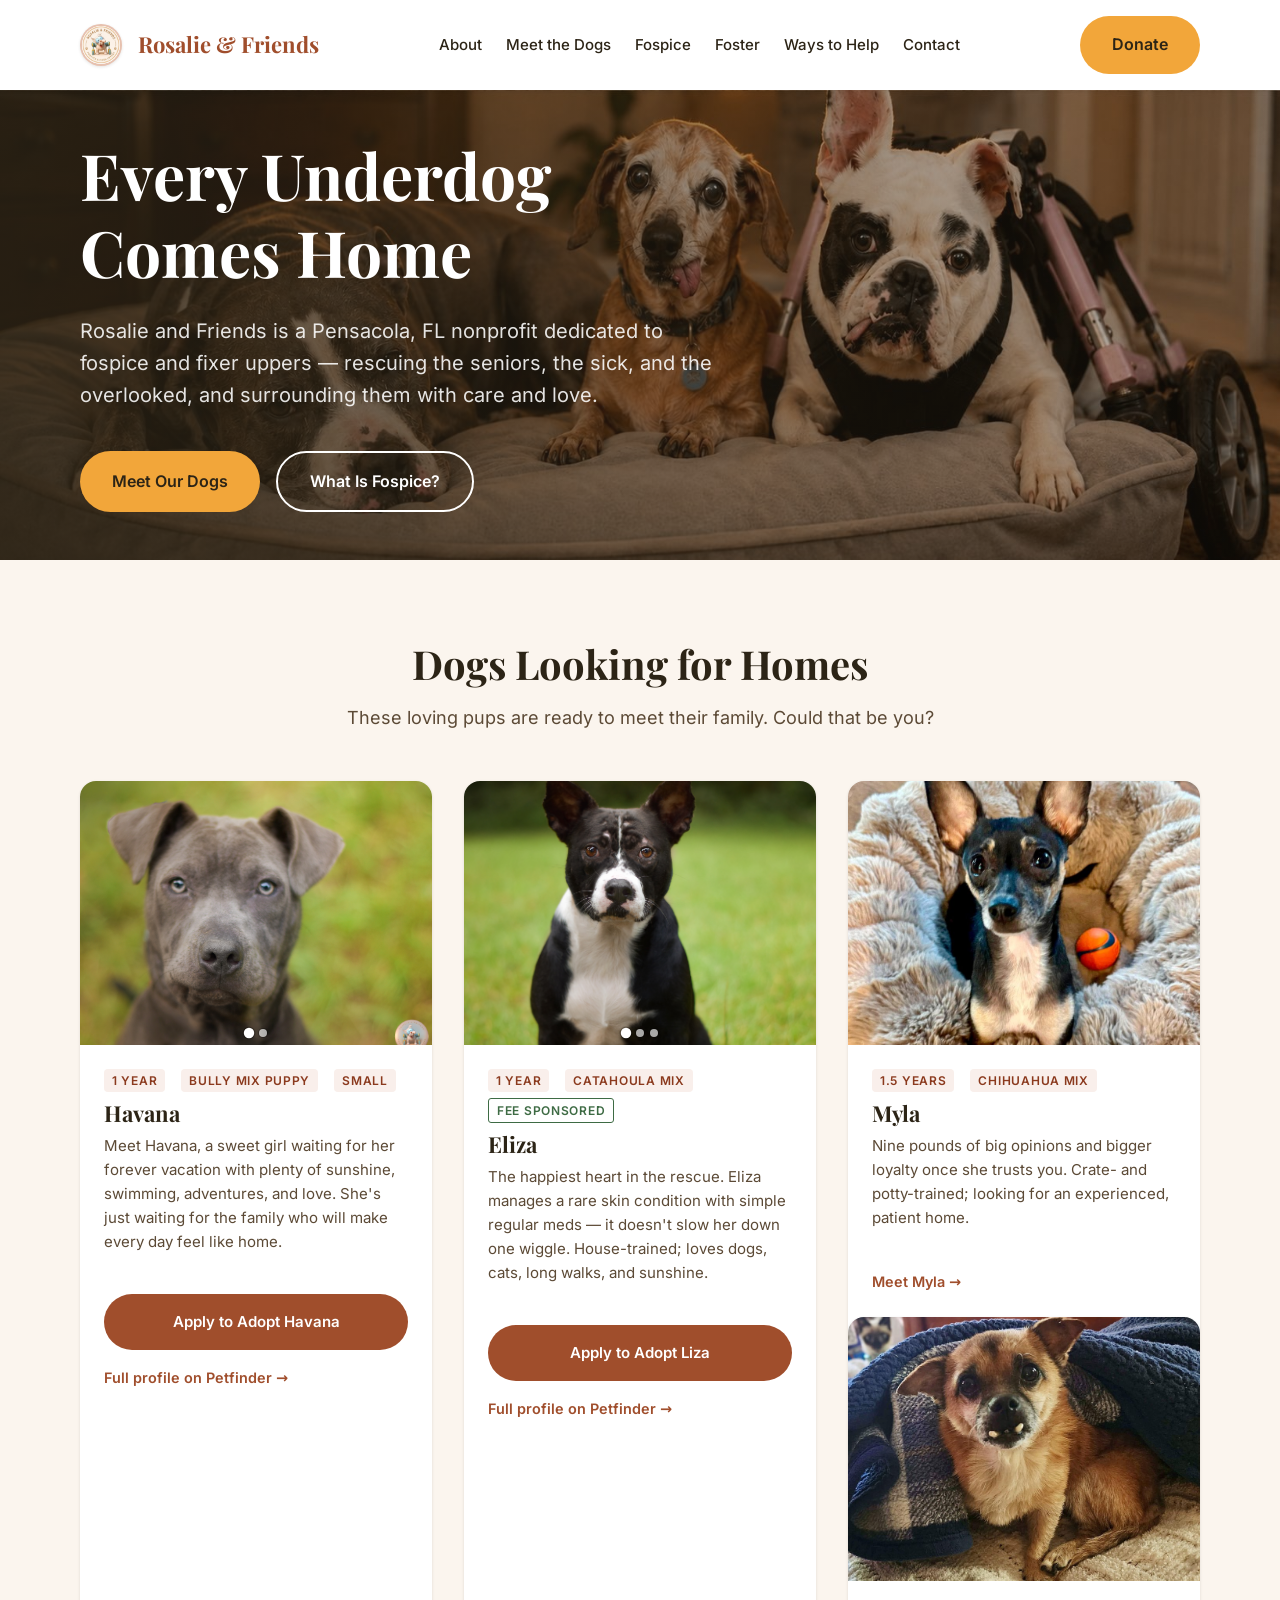
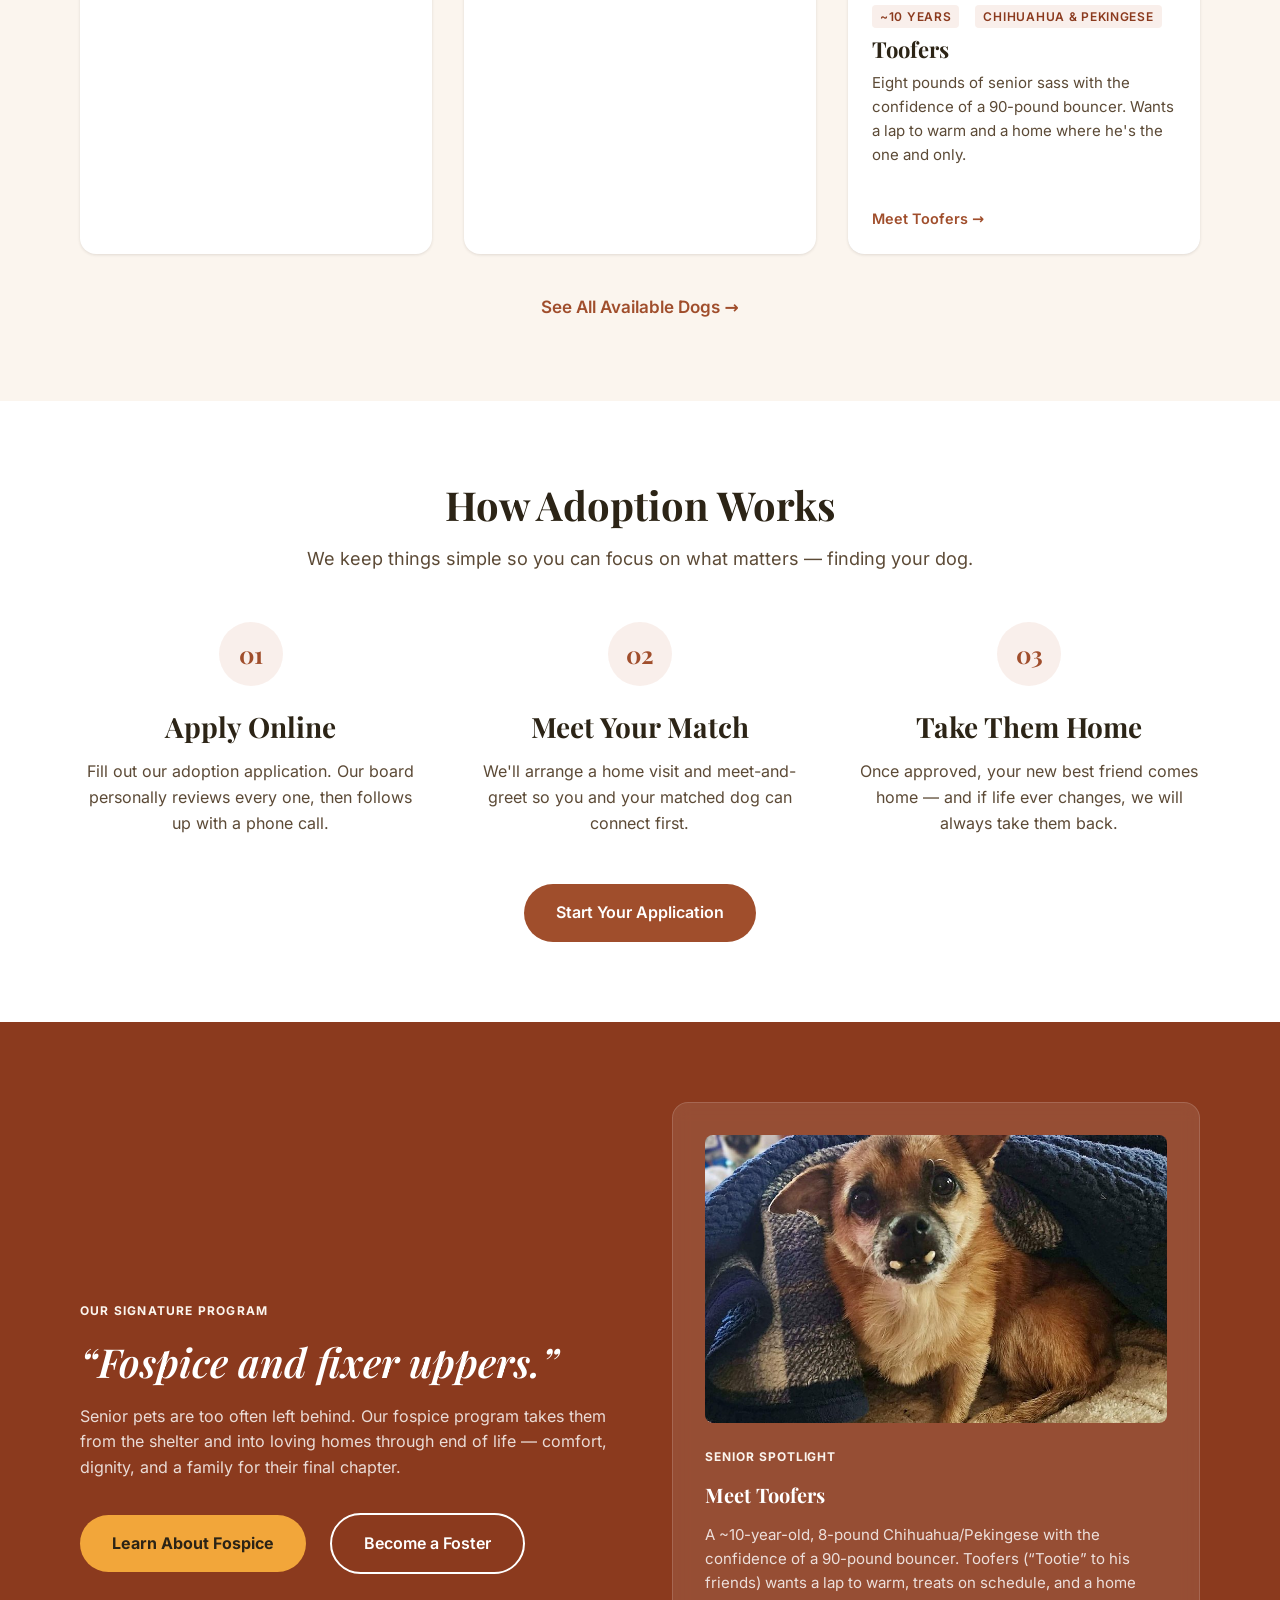
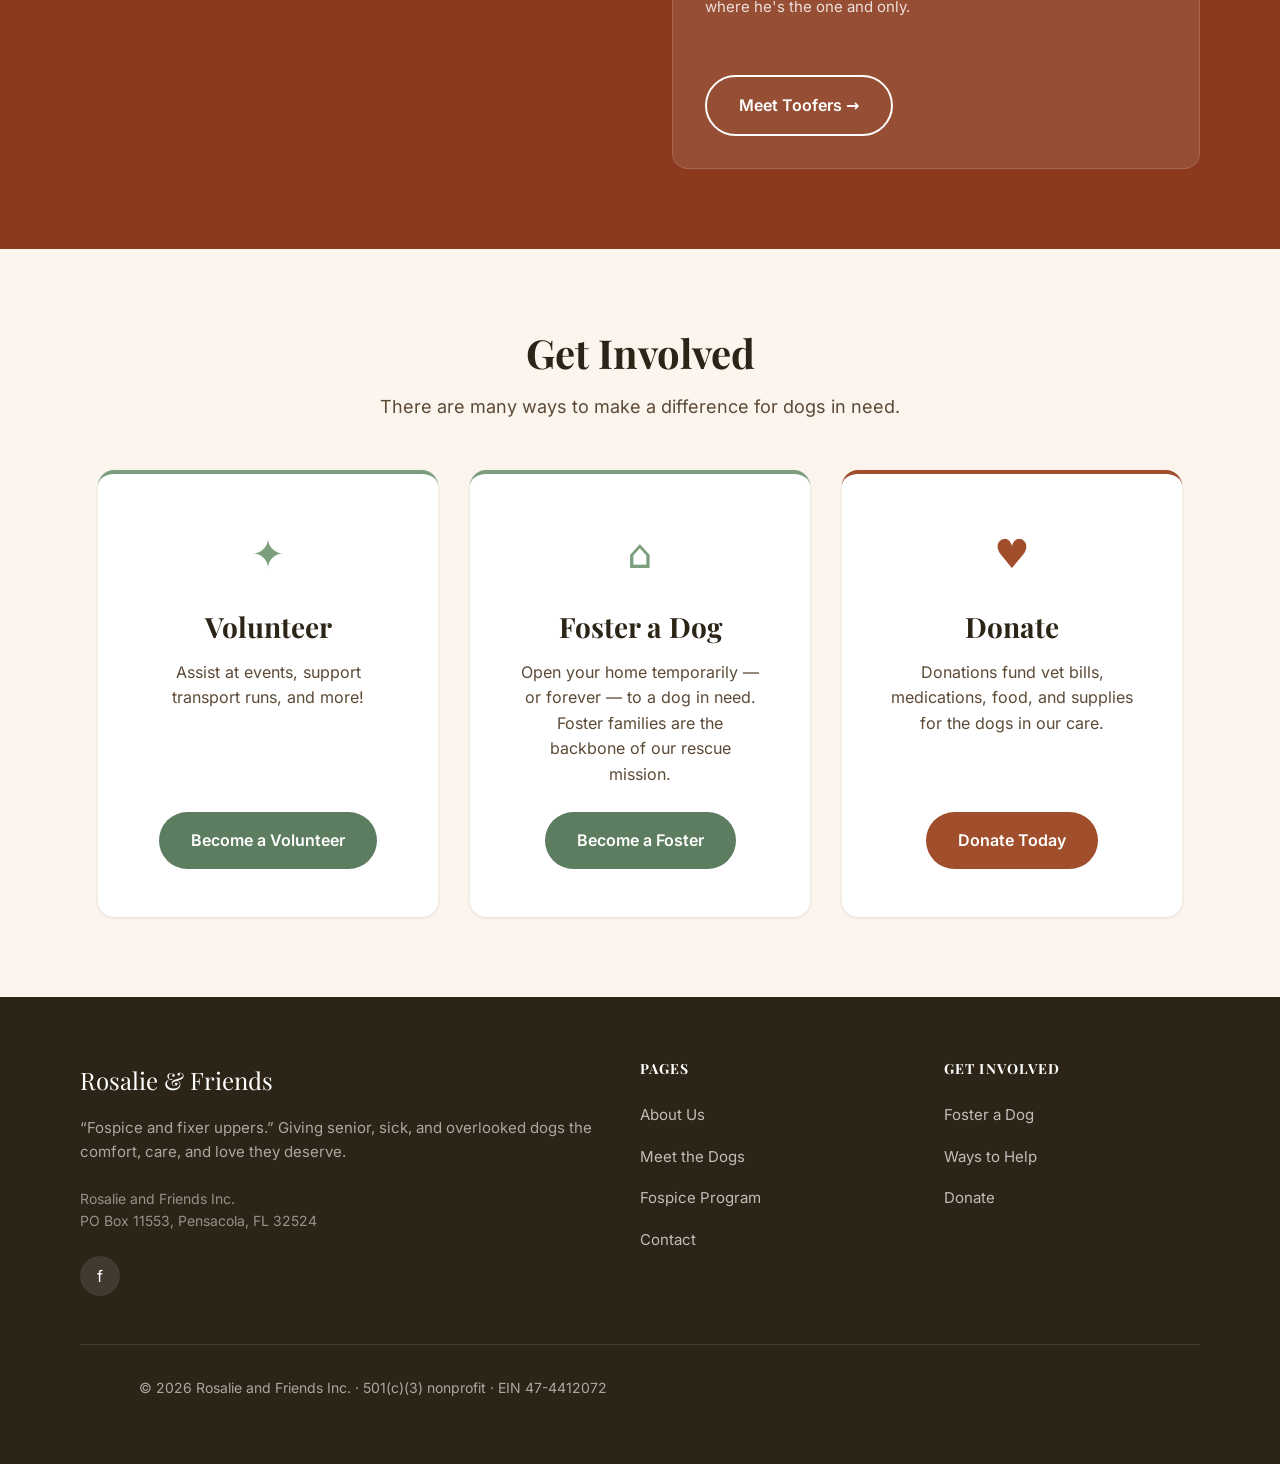
==== index.html @ a1985e87 "Update index.html Added feature dog" ====
<!DOCTYPE html>
<html lang="en">
<head>
  <meta charset="UTF-8" />
  <meta name="viewport" content="width=device-width, initial-scale=1.0" />
  <title>Rosalie and Friends | Fospice &amp; Fixer Upper Dog Rescue, Pensacola FL</title>
  <meta name="description" content="Rosalie and Friends is a Pensacola, FL 501(c)(3) dog rescue dedicated to fospice and fixer uppers. Adopt, foster, or help a senior dog today." />
  <link rel="stylesheet" href="/css/fonts.css" />
  <link rel="stylesheet" href="/css/styles.css" />
  <link rel="icon" href="/favicon.ico" sizes="48x48" />
  <link rel="icon" type="image/png" sizes="32x32" href="/images/favicon-32.png" />
  <link rel="apple-touch-icon" href="/images/apple-touch-icon.png" />
  <link rel="canonical" href="https://rosalieandfriends.org" />
  <link rel="preload" as="image" imagesrcset="/images/hero-friends-640.jpg 640w, /images/hero-friends-828.jpg 828w, /images/hero-friends.jpg 1492w" imagesizes="100vw" fetchpriority="high" />
  <meta property="og:type" content="website" />
  <meta property="og:site_name" content="Rosalie and Friends" />
  <meta property="og:title" content="Rosalie and Friends | Fospice & Fixer Upper Dog Rescue, Pensacola FL" />
  <meta property="og:description" content="Rosalie and Friends is a Pensacola, FL 501(c)(3) dog rescue dedicated to fospice and fixer uppers. Adopt, foster, or help a senior dog today." />
  <meta property="og:url" content="https://rosalieandfriends.org" />
  <meta property="og:image" content="https://rosalieandfriends.org/images/og-image.jpg" />
  <meta property="og:image:width" content="1200" />
  <meta property="og:image:height" content="630" />
  <meta name="twitter:card" content="summary_large_image" />
  <script type="application/ld+json">
{"@context":"https://schema.org","@type":"NGO","name":"Rosalie and Friends Inc.",
"url":"https://rosalieandfriends.org","logo":"https://rosalieandfriends.org/images/apple-touch-icon.png",
"description":"Pensacola, FL 501(c)(3) dog rescue dedicated to fospice and fixer uppers.",
"email":"rosalieafm@gmail.com",
"address":{"@type":"PostalAddress","postOfficeBoxNumber":"11553","addressLocality":"Pensacola","addressRegion":"FL","postalCode":"32524","addressCountry":"US"},
"sameAs":["https://www.facebook.com/rosalieandfriends","https://www.petfinder.com/member/us/fl/milton/rosalie-and-friends-fl1850/"],
"taxID":"47-4412072","nonprofitStatus":"Nonprofit501c3"}
  </script>
</head>
<body>
  <a href="#main-content" class="skip-link">Skip to main content</a>
  <!-- NAVBAR -->
  <header class="navbar">
    <div class="container">
      <nav class="navbar__inner" aria-label="Primary">
        <a href="/" class="navbar__logo">
          <img src="/images/mascot.jpg" onerror="this.onerror=null;this.src='/images/mascot-placeholder.svg';" alt="" class="navbar__logo-img" />
          <span>Rosalie &amp; Friends</span>
        </a>
        <ul class="navbar__links">
          <li><a href="/about">About</a></li>
          <li><a href="/dogs">Meet the Dogs</a></li>
          <li><a href="/fospice">Fospice</a></li>
          <li><a href="/foster">Foster</a></li>
          <li><a href="/ways-to-help">Ways to Help</a></li>
          <li><a href="/contact">Contact</a></li>
        </ul>
        <a href="/ways-to-help#donate" class="btn btn-primary navbar__cta">Donate</a>
        <button class="navbar__hamburger" aria-label="Toggle navigation" aria-expanded="false" aria-controls="mobile-nav">
          <span></span><span></span><span></span>
        </button>
      </nav>
    </div>
  </header>

  <!-- MOBILE NAV OVERLAY -->
  <nav class="nav-overlay" id="mobile-nav" aria-label="Mobile navigation">
    <a href="/">Home</a>
    <a href="/about">About Us</a>
    <a href="/dogs">Meet the Dogs</a>
    <a href="/fospice">Fospice Program</a>
    <a href="/foster">Foster</a>
    <a href="/ways-to-help">Ways to Help</a>
    <a href="/contact">Contact</a>
    <a href="/ways-to-help#donate" class="btn btn-primary">Donate</a>
  </nav>

  <main id="main-content">
    <!-- HERO -->
    <section class="hero">
      <div class="hero__overlay"></div>
      <img
        src="/images/hero-friends.jpg"
        srcset="/images/hero-friends-640.jpg 640w, /images/hero-friends-828.jpg 828w, /images/hero-friends.jpg 1492w"
        sizes="100vw"
        fetchpriority="high"
        alt="Three rescued dogs resting together on a bed — a pit bull mix, a senior dachshund, and a French bulldog in a wheelchair"
        class="hero__bg"
      />
      <div class="container hero__content">
        <h1 class="hero__heading">Every Underdog<br>Comes Home</h1>
        <p class="hero__sub">Rosalie and Friends is a Pensacola, FL nonprofit dedicated to fospice and fixer uppers &mdash; rescuing the seniors, the sick, and the overlooked, and surrounding them with care and love.</p>
        <div class="hero__ctas">
          <a href="/dogs" class="btn btn-primary">Meet Our Dogs</a>
          <a href="/fospice" class="btn btn-outline">What Is Fospice?</a>
        </div>
      </div>
    </section>

    <!-- FEATURED DOGS -->
    <section class="section featured-dogs">
      <div class="container">
        <div class="section-header">
          <h2>Dogs Looking for Homes</h2>
          <p>These loving pups are ready to meet their family. Could that be you?</p>
        </div>
        <div class="dog-grid">
          </article>
          <article id="Havana" class="dog-card" data-tags="puppy" data-name="Havana" data-age="12">
            <div class="dog-card__gallery" data-gallery>
              <img src="/images/dogs/HAVANA-1.jpg" alt="Havana,a blue mixed puppy " class="dog-card__img" loading="lazy" />
              <img src="/images/dogs/HAVANA-2.jpg" alt="Havana,a blue mixed puppy " class="dog-card__img" loading="lazy" />
            </div>
            <div class="dog-card__body">
              <div class="dog-card__meta">
                <span class="dog-card__tag">1 Year</span>
                <span class="dog-card__tag">Bully Mix Puppy</span>
                <span class="dog-card__tag">Small</span>
              </div>
              <h3 class="dog-card__name">Havana</h3>
              <p class="dog-card__desc">Meet Havana, a sweet girl waiting for her forever vacation with plenty of sunshine, swimming, adventures, and love.  She's just waiting for the family who will make every day feel like home.</p>
              <a href="https://form.jotform.com/223268341300041" target="_blank" rel="noopener" class="btn btn-terracotta" style="margin-top: var(--space-2); font-size: 0.9375rem;">Apply to Adopt Havana<span class="sr-only"> (opens in new tab)</span></a>
              <a href="https://www.petfinder.com/dog/havana-fbe034a6-3ce9-48ee-b5c9-fef5ca7b2cdc/fl/milton/rosalie-and-friends-fl1850/details/" target="_blank" rel="noopener" class="dog-card__link">Full profile on Petfinder &rarr;</a>
            </div>
            </article>
          <article id="Eliza" class="dog-card" data-tags="young medium" data-name="Eliza" data-age="12">
            <div class="dog-card__gallery" data-gallery>
              <img src="/images/dogs/ELIZA-1.jpg" alt="Eliza, 1-year-old Catahoula mix" class="dog-card__img" loading="lazy" />
              <img src="/images/dogs/ELIZA-2.jpg" alt="Eliza, a 1-year-old Catahoula mix, another photo" class="dog-card__img" loading="lazy" />
              <img src="/images/dogs/ELIZA-3.jpg" alt="Eliza, a 1-year-old Catahoula mix, another photo" class="dog-card__img" loading="lazy" />
            </div>
            <div class="dog-card__body">
              <div class="dog-card__meta">
                <span class="dog-card__tag">1 Year</span>
                <span class="dog-card__tag">Catahoula Mix</span>
                <span class="dog-card__tag dog-card__tag--sponsored">Fee Sponsored</span>
              </div>
              <h3 class="dog-card__name">Eliza</h3>
              <p class="dog-card__desc">The happiest heart in the rescue. Eliza manages a rare skin condition with simple regular meds &mdash; it doesn't slow her down one wiggle. House-trained; loves dogs, cats, long walks, and sunshine.</p>
              <a href="https://form.jotform.com/223268341300041" target="_blank" rel="noopener" class="btn btn-terracotta" style="margin-top: var(--space-2); font-size: 0.9375rem;">Apply to Adopt Liza<span class="sr-only"> (opens in new tab)</span></a>
              <a href="https://www.petfinder.com/dog/liza-adc586bb-c146-40ec-a266-4b3897fb6acd/fl/milton/rosalie-and-friends-fl1850/details/" target="_blank" rel="noopener" class="dog-card__link">Full profile on Petfinder &rarr;</a>
            </div>
          </article>
          </article> 
          <article class="dog-card">
            <img loading="lazy" src="/images/dogs/myla-1.jpg" alt="Myla, a 1.5-year-old Chihuahua mix" class="dog-card__img" />
            <div class="dog-card__body">
              <div class="dog-card__meta">
                <span class="dog-card__tag">1.5 Years</span>
                <span class="dog-card__tag">Chihuahua Mix</span>
              </div>
              <h3 class="dog-card__name">Myla</h3>
              <p class="dog-card__desc">Nine pounds of big opinions and bigger loyalty once she trusts you. Crate- and potty-trained; looking for an experienced, patient home.</p>
              <a href="/dogs#myla" class="dog-card__link">Meet Myla &rarr;</a>
            </div>
          <article class="dog-card">
            <img loading="lazy" src="/images/dogs/toofers-1.jpg" alt="Toofers, a 10-year-old Chihuahua and Pekingese mix" class="dog-card__img" />
            <div class="dog-card__body">
              <div class="dog-card__meta">
                <span class="dog-card__tag">~10 Years</span>
                <span class="dog-card__tag">Chihuahua &amp; Pekingese</span>
              </div>
              <h3 class="dog-card__name">Toofers</h3>
              <p class="dog-card__desc">Eight pounds of senior sass with the confidence of a 90-pound bouncer. Wants a lap to warm and a home where he's the one and only.</p>
              <a href="/dogs#toofers" class="dog-card__link">Meet Toofers &rarr;</a>
            </div>
          </article>
        </div>
        <div class="featured-dogs__more">
          <a href="/dogs" class="dog-grid__more">See All Available Dogs &rarr;</a>
        </div>
      </div>
    </section>

    <!-- HOW IT WORKS -->
    <section class="section how-it-works">
      <div class="container">
        <div class="section-header">
          <h2>How Adoption Works</h2>
          <p>We keep things simple so you can focus on what matters &mdash; finding your dog.</p>
        </div>
        <div class="steps-grid">
          <div class="step">
            <div class="step__icon" aria-hidden="true">01</div>
            <h3 class="step__title">Apply Online</h3>
            <p class="step__desc">Fill out our adoption application. Our board personally reviews every one, then follows up with a phone call.</p>
          </div>
          <div class="step">
            <div class="step__icon" aria-hidden="true">02</div>
            <h3 class="step__title">Meet Your Match</h3>
            <p class="step__desc">We'll arrange a home visit and meet-and-greet so you and your matched dog can connect first.</p>
          </div>
          <div class="step">
            <div class="step__icon" aria-hidden="true">03</div>
            <h3 class="step__title">Take Them Home</h3>
            <p class="step__desc">Once approved, your new best friend comes home &mdash; and if life ever changes, we will always take them back.</p>
          </div>
        </div>
        <div style="text-align:center; margin-top: var(--space-6);">
          <a href="https://form.jotform.com/223268341300041" target="_blank" rel="noopener" class="btn btn-terracotta">Start Your Application<span class="sr-only"> (opens in new tab)</span></a>
        </div>
      </div>
    </section>

    <!-- FOSPICE PROGRAM BAND -->
    <section class="section program-teaser">
      <div class="container">
        <div class="program-teaser__inner">
          <div class="program-teaser__text">
            <span class="program-teaser__label">Our Signature Program</span>
            <h2 class="motto">&ldquo;Fospice and fixer uppers.&rdquo;</h2>
            <p>Senior pets are too often left behind. Our fospice program takes them from the shelter and into loving homes through end of life &mdash; comfort, dignity, and a family for their final chapter.</p>
            <div class="program-teaser__ctas">
              <a href="/fospice" class="btn btn-amber">Learn About Fospice</a>
              <a href="/foster" class="btn btn-outline">Become a Foster</a>
            </div>
          </div>
          <div class="program-teaser__spotlight">
            <div class="spotlight-card">
              <img loading="lazy" src="/images/dogs/toofers-1.jpg" alt="Toofers, a 10-year-old Chihuahua and Pekingese mix" class="spotlight-card__img" />
              <span class="spotlight-card__num">Senior Spotlight</span>
              <h3 class="spotlight-card__title">Meet Toofers</h3>
              <p class="spotlight-card__desc">A ~10-year-old, 8-pound Chihuahua/Pekingese with the confidence of a 90-pound bouncer. Toofers (&ldquo;Tootie&rdquo; to his friends) wants a lap to warm, treats on schedule, and a home where he's the one and only.</p>
              <a href="/dogs#toofers" class="btn btn-outline" style="margin-top: var(--space-3);">Meet Toofers &rarr;</a>
            </div>
          </div>
        </div>
      </div>
    </section>

    <!-- GET INVOLVED -->
    <section class="section get-involved">
      <div class="container">
        <div class="section-header">
          <h2>Get Involved</h2>
          <p>There are many ways to make a difference for dogs in need.</p>
        </div>
        <div class="involve-grid involve-grid--3">
          <div class="involve-card involve-card--volunteer">
            <div class="involve-card__icon" aria-hidden="true">&#10022;</div>
            <h3>Volunteer</h3>
            <p>Assist at events, support transport runs, and more!</p>
            <a href="/ways-to-help" class="btn btn-sage">Become a Volunteer</a>
          </div>
          <div class="involve-card involve-card--foster">
            <div class="involve-card__icon" aria-hidden="true">&#8962;</div>
            <h3>Foster a Dog</h3>
            <p>Open your home temporarily &mdash; or forever &mdash; to a dog in need. Foster families are the backbone of our rescue mission.</p>
            <a href="/foster" class="btn btn-sage">Become a Foster</a>
          </div>
          <div class="involve-card involve-card--accent">
            <div class="involve-card__icon" aria-hidden="true">&#9829;</div>
            <h3>Donate</h3>
            <p>Donations fund vet bills, medications, food, and supplies for the dogs in our care.</p>
            <a href="/ways-to-help#donate" class="btn btn-terracotta">Donate Today</a>
          </div>
        </div>
      </div>
    </section>
  </main>

  <!-- FOOTER -->
  <footer class="footer">
    <div class="container">
      <div class="footer__grid">
        <div class="footer__brand">
          <p class="footer__logo">Rosalie &amp; Friends</p>
          <p class="footer__tagline">&ldquo;Fospice and fixer uppers.&rdquo; Giving senior, sick, and overlooked dogs the comfort, care, and love they deserve.</p>
          <p class="footer__address">Rosalie and Friends Inc.<br />PO Box 11553, Pensacola, FL 32524</p>
          <div class="footer__social">
            <a href="https://www.facebook.com/rosalieandfriends" target="_blank" rel="noopener" aria-label="Facebook">f</a>
          </div>
        </div>
        <nav class="footer__nav" aria-label="Footer pages">
          <h2>Pages</h2>
          <ul>
            <li><a href="/about">About Us</a></li>
            <li><a href="/dogs">Meet the Dogs</a></li>
            <li><a href="/fospice">Fospice Program</a></li>
            <li><a href="/contact">Contact</a></li>
          </ul>
        </nav>
        <nav class="footer__nav" aria-label="Get involved">
          <h2>Get Involved</h2>
          <ul>
            <li><a href="/foster">Foster a Dog</a></li>
            <li><a href="/ways-to-help">Ways to Help</a></li>
            <li><a href="/ways-to-help#donate">Donate</a></li>
          </ul>
        </nav>
      </div>
      <div class="footer__bottom">
        <p>&copy; 2026 Rosalie and Friends Inc. &middot; 501(c)(3) nonprofit &middot; EIN 47-4412072</p>
      </div>
    </div>
  </footer>
  <script src="/js/main.js"></script>
</body>
</html>
---- css/fonts.css ----
@font-face {
  font-family: 'Inter';
  font-style: normal;
  font-weight: 400;
  font-display: swap;
  src: url(/fonts/f5.woff2) format('woff2');
  unicode-range: U+0100-02BA, U+02BD-02C5, U+02C7-02CC, U+02CE-02D7, U+02DD-02FF, U+0304, U+0308, U+0329, U+1D00-1DBF, U+1E00-1E9F, U+1EF2-1EFF, U+2020, U+20A0-20AB, U+20AD-20C0, U+2113, U+2C60-2C7F, U+A720-A7FF;
}

@font-face {
  font-family: 'Inter';
  font-style: normal;
  font-weight: 400;
  font-display: swap;
  src: url(/fonts/f6.woff2) format('woff2');
  unicode-range: U+0000-00FF, U+0131, U+0152-0153, U+02BB-02BC, U+02C6, U+02DA, U+02DC, U+0304, U+0308, U+0329, U+2000-206F, U+20AC, U+2122, U+2191, U+2193, U+2212, U+2215, U+FEFF, U+FFFD;
}

@font-face {
  font-family: 'Inter';
  font-style: normal;
  font-weight: 500;
  font-display: swap;
  src: url(/fonts/f5.woff2) format('woff2');
  unicode-range: U+0100-02BA, U+02BD-02C5, U+02C7-02CC, U+02CE-02D7, U+02DD-02FF, U+0304, U+0308, U+0329, U+1D00-1DBF, U+1E00-1E9F, U+1EF2-1EFF, U+2020, U+20A0-20AB, U+20AD-20C0, U+2113, U+2C60-2C7F, U+A720-A7FF;
}

@font-face {
  font-family: 'Inter';
  font-style: normal;
  font-weight: 500;
  font-display: swap;
  src: url(/fonts/f6.woff2) format('woff2');
  unicode-range: U+0000-00FF, U+0131, U+0152-0153, U+02BB-02BC, U+02C6, U+02DA, U+02DC, U+0304, U+0308, U+0329, U+2000-206F, U+20AC, U+2122, U+2191, U+2193, U+2212, U+2215, U+FEFF, U+FFFD;
}

@font-face {
  font-family: 'Inter';
  font-style: normal;
  font-weight: 600;
  font-display: swap;
  src: url(/fonts/f5.woff2) format('woff2');
  unicode-range: U+0100-02BA, U+02BD-02C5, U+02C7-02CC, U+02CE-02D7, U+02DD-02FF, U+0304, U+0308, U+0329, U+1D00-1DBF, U+1E00-1E9F, U+1EF2-1EFF, U+2020, U+20A0-20AB, U+20AD-20C0, U+2113, U+2C60-2C7F, U+A720-A7FF;
}

@font-face {
  font-family: 'Inter';
  font-style: normal;
  font-weight: 600;
  font-display: swap;
  src: url(/fonts/f6.woff2) format('woff2');
  unicode-range: U+0000-00FF, U+0131, U+0152-0153, U+02BB-02BC, U+02C6, U+02DA, U+02DC, U+0304, U+0308, U+0329, U+2000-206F, U+20AC, U+2122, U+2191, U+2193, U+2212, U+2215, U+FEFF, U+FFFD;
}

@font-face {
  font-family: 'Inter';
  font-style: normal;
  font-weight: 700;
  font-display: swap;
  src: url(/fonts/f5.woff2) format('woff2');
  unicode-range: U+0100-02BA, U+02BD-02C5, U+02C7-02CC, U+02CE-02D7, U+02DD-02FF, U+0304, U+0308, U+0329, U+1D00-1DBF, U+1E00-1E9F, U+1EF2-1EFF, U+2020, U+20A0-20AB, U+20AD-20C0, U+2113, U+2C60-2C7F, U+A720-A7FF;
}

@font-face {
  font-family: 'Inter';
  font-style: normal;
  font-weight: 700;
  font-display: swap;
  src: url(/fonts/f6.woff2) format('woff2');
  unicode-range: U+0000-00FF, U+0131, U+0152-0153, U+02BB-02BC, U+02C6, U+02DA, U+02DC, U+0304, U+0308, U+0329, U+2000-206F, U+20AC, U+2122, U+2191, U+2193, U+2212, U+2215, U+FEFF, U+FFFD;
}

@font-face {
  font-family: 'Playfair Display';
  font-style: italic;
  font-weight: 600;
  font-display: swap;
  src: url(/fonts/f9.woff2) format('woff2');
  unicode-range: U+0100-02BA, U+02BD-02C5, U+02C7-02CC, U+02CE-02D7, U+02DD-02FF, U+0304, U+0308, U+0329, U+1D00-1DBF, U+1E00-1E9F, U+1EF2-1EFF, U+2020, U+20A0-20AB, U+20AD-20C0, U+2113, U+2C60-2C7F, U+A720-A7FF;
}

@font-face {
  font-family: 'Playfair Display';
  font-style: italic;
  font-weight: 600;
  font-display: swap;
  src: url(/fonts/f10.woff2) format('woff2');
  unicode-range: U+0000-00FF, U+0131, U+0152-0153, U+02BB-02BC, U+02C6, U+02DA, U+02DC, U+0304, U+0308, U+0329, U+2000-206F, U+20AC, U+2122, U+2191, U+2193, U+2212, U+2215, U+FEFF, U+FFFD;
}

@font-face {
  font-family: 'Playfair Display';
  font-style: normal;
  font-weight: 400;
  font-display: swap;
  src: url(/fonts/f13.woff2) format('woff2');
  unicode-range: U+0100-02BA, U+02BD-02C5, U+02C7-02CC, U+02CE-02D7, U+02DD-02FF, U+0304, U+0308, U+0329, U+1D00-1DBF, U+1E00-1E9F, U+1EF2-1EFF, U+2020, U+20A0-20AB, U+20AD-20C0, U+2113, U+2C60-2C7F, U+A720-A7FF;
}

@font-face {
  font-family: 'Playfair Display';
  font-style: normal;
  font-weight: 400;
  font-display: swap;
  src: url(/fonts/f14.woff2) format('woff2');
  unicode-range: U+0000-00FF, U+0131, U+0152-0153, U+02BB-02BC, U+02C6, U+02DA, U+02DC, U+0304, U+0308, U+0329, U+2000-206F, U+20AC, U+2122, U+2191, U+2193, U+2212, U+2215, U+FEFF, U+FFFD;
}

@font-face {
  font-family: 'Playfair Display';
  font-style: normal;
  font-weight: 600;
  font-display: swap;
  src: url(/fonts/f13.woff2) format('woff2');
  unicode-range: U+0100-02BA, U+02BD-02C5, U+02C7-02CC, U+02CE-02D7, U+02DD-02FF, U+0304, U+0308, U+0329, U+1D00-1DBF, U+1E00-1E9F, U+1EF2-1EFF, U+2020, U+20A0-20AB, U+20AD-20C0, U+2113, U+2C60-2C7F, U+A720-A7FF;
}

@font-face {
  font-family: 'Playfair Display';
  font-style: normal;
  font-weight: 600;
  font-display: swap;
  src: url(/fonts/f14.woff2) format('woff2');
  unicode-range: U+0000-00FF, U+0131, U+0152-0153, U+02BB-02BC, U+02C6, U+02DA, U+02DC, U+0304, U+0308, U+0329, U+2000-206F, U+20AC, U+2122, U+2191, U+2193, U+2212, U+2215, U+FEFF, U+FFFD;
}

@font-face {
  font-family: 'Playfair Display';
  font-style: normal;
  font-weight: 700;
  font-display: swap;
  src: url(/fonts/f13.woff2) format('woff2');
  unicode-range: U+0100-02BA, U+02BD-02C5, U+02C7-02CC, U+02CE-02D7, U+02DD-02FF, U+0304, U+0308, U+0329, U+1D00-1DBF, U+1E00-1E9F, U+1EF2-1EFF, U+2020, U+20A0-20AB, U+20AD-20C0, U+2113, U+2C60-2C7F, U+A720-A7FF;
}

@font-face {
  font-family: 'Playfair Display';
  font-style: normal;
  font-weight: 700;
  font-display: swap;
  src: url(/fonts/f14.woff2) format('woff2');
  unicode-range: U+0000-00FF, U+0131, U+0152-0153, U+02BB-02BC, U+02C6, U+02DA, U+02DC, U+0304, U+0308, U+0329, U+2000-206F, U+20AC, U+2122, U+2191, U+2193, U+2212, U+2215, U+FEFF, U+FFFD;
}
---- css/styles.css ----
/* ── Reset ── */
*, *::before, *::after { box-sizing: border-box; margin: 0; padding: 0; }
img { display: block; max-width: 100%; }
a { text-decoration: none; color: inherit; }
ul { list-style: none; }
button { cursor: pointer; font-family: inherit; border: none; background: none; }

/* ── Custom Properties ── */
:root {
  --color-terracotta: #A04E2C;
  --color-terracotta-dark: #8B3A1E;
  --color-amber: #F2A63A;
  --color-amber-dark: #D4891F;
  --color-cream: #FBF5EE;
  --color-charcoal: #2C2416;
  --color-charcoal-light: #5C4A36;
  --color-sage: #7A9E7E;
  --color-sage-dark: #5C7D60;
  --color-white: #FFFFFF;

  --font-heading: 'Playfair Display', Georgia, serif;
  --font-body: 'Inter', system-ui, sans-serif;

  --space-1: 8px;
  --space-2: 16px;
  --space-3: 24px;
  --space-4: 32px;
  --space-5: 40px;
  --space-6: 48px;
  --space-8: 64px;
  --space-10: 80px;

  --radius-sm: 4px;
  --radius-md: 8px;
  --radius-lg: 16px;
  --radius-full: 9999px;

  --shadow-sm: 0 1px 3px rgba(44,36,22,0.12);
  --shadow-md: 0 4px 16px rgba(44,36,22,0.14);
  --shadow-lg: 0 8px 32px rgba(44,36,22,0.16);

  --transition: 0.2s ease;
  --max-width: 1200px;
}

/* ── Base ── */
html { scroll-behavior: smooth; }

body {
  font-family: var(--font-body);
  font-size: 16px;
  line-height: 1.6;
  color: var(--color-charcoal);
  background-color: var(--color-cream);
}

h1, h2, h3, h4, h5 {
  font-family: var(--font-heading);
  line-height: 1.2;
  color: var(--color-charcoal);
}

h1 { font-size: clamp(2rem, 5vw, 3.5rem); }
h2 { font-size: clamp(1.75rem, 4vw, 2.5rem); }
h3 { font-size: clamp(1.25rem, 3vw, 1.75rem); }
h4 { font-size: 1.125rem; }

p { max-width: 65ch; }

/* ── Layout Utilities ── */
.container {
  width: 100%;
  max-width: var(--max-width);
  margin-inline: auto;
  padding-inline: var(--space-3);
}

@media (min-width: 768px) {
  .container { padding-inline: var(--space-5); }
}

.section {
  padding-block: var(--space-6);
}

@media (min-width: 1024px) {
  .section { padding-block: var(--space-10); }
}

/* ── Buttons ── */
.btn {
  display: inline-flex;
  align-items: center;
  justify-content: center;
  gap: var(--space-1);
  min-height: 44px;
  padding: var(--space-2) var(--space-4);
  border-radius: var(--radius-full);
  font-family: var(--font-body);
  font-size: 1rem;
  font-weight: 600;
  transition: background-color var(--transition), color var(--transition), transform var(--transition), box-shadow var(--transition);
}

.btn:active { transform: scale(0.97); }

.btn-primary {
  background-color: var(--color-amber);
  color: var(--color-charcoal);
}
.btn-primary:hover { background-color: var(--color-amber-dark); }

.btn-outline {
  background-color: transparent;
  color: var(--color-white);
  border: 2px solid var(--color-white);
}
.btn-outline:hover {
  background-color: var(--color-white);
  color: var(--color-charcoal);
}

.btn-terracotta {
  background-color: var(--color-terracotta);
  color: var(--color-white);
}
.btn-terracotta:hover { background-color: var(--color-terracotta-dark); }

.btn-sage {
  background-color: var(--color-sage-dark);
  color: var(--color-white);
}
.btn-sage:hover { background-color: var(--color-sage-dark); }

/* ── Section Headers ── */
.section-header {
  text-align: center;
  margin-bottom: var(--space-6);
}
.section-header p {
  margin-inline: auto;
  margin-top: var(--space-2);
  color: var(--color-charcoal-light);
  font-size: 1.125rem;
}

/* ── Navbar ── */
.navbar {
  position: sticky;
  top: 0;
  z-index: 100;
  background-color: var(--color-white);
  box-shadow: var(--shadow-sm);
  padding-block: var(--space-2);
}

.navbar__inner {
  display: flex;
  align-items: center;
  justify-content: space-between;
  gap: var(--space-4);
}

.navbar__logo {
  font-family: var(--font-heading);
  font-size: 1.375rem;
  font-weight: 700;
  color: var(--color-terracotta);
  white-space: nowrap;
}

.navbar__links {
  display: none;
  gap: var(--space-4);
}

.navbar__links a {
  font-weight: 500;
  color: var(--color-charcoal);
  transition: color var(--transition);
  position: relative;
}

.navbar__links a:hover,
.navbar__links a.active {
  color: var(--color-terracotta);
}

.navbar__links a.active::after {
  content: '';
  position: absolute;
  bottom: -4px;
  left: 0;
  right: 0;
  height: 2px;
  background-color: var(--color-terracotta);
  border-radius: var(--radius-full);
}

.navbar__cta { display: none; }

.navbar__hamburger {
  display: flex;
  flex-direction: column;
  gap: 5px;
  padding: var(--space-1);
  min-height: 44px;
  min-width: 44px;
  align-items: center;
  justify-content: center;
}

.navbar__hamburger span {
  display: block;
  width: 24px;
  height: 2px;
  background-color: var(--color-charcoal);
  border-radius: var(--radius-full);
  transition: transform var(--transition), opacity var(--transition);
}

.navbar__hamburger.open span:nth-child(1) { transform: translateY(7px) rotate(45deg); }
.navbar__hamburger.open span:nth-child(2) { opacity: 0; }
.navbar__hamburger.open span:nth-child(3) { transform: translateY(-7px) rotate(-45deg); }

/* Mobile nav overlay */
.nav-overlay {
  display: none;
  position: fixed;
  overflow-y: auto;
  inset: 0;
  background-color: var(--color-white);
  z-index: 99;
  flex-direction: column;
  align-items: center;
  justify-content: center;
  gap: var(--space-3);
}

.nav-overlay.open { display: flex; }

.nav-overlay a {
  font-family: var(--font-heading);
  font-size: 1.75rem;
  color: var(--color-charcoal);
  transition: color var(--transition);
}

.nav-overlay a:hover { color: var(--color-terracotta); }

@media (min-width: 1080px) {
  .navbar__links { display: flex; gap: var(--space-3); }
  .navbar__links a { font-size: 0.9375rem; }
  .navbar__cta { display: inline-flex; }
  .navbar__hamburger { display: none; }
}

/* ── Footer ── */
.footer {
  background-color: var(--color-charcoal);
  color: rgba(255,255,255,0.8);
  padding-block: var(--space-8);
}

.footer__grid {
  display: grid;
  gap: var(--space-6);
}

@media (min-width: 768px) {
  .footer__grid { grid-template-columns: 2fr 1fr 1fr; }
}

.footer__brand .footer__logo {
  font-family: var(--font-heading);
  font-size: 1.5rem;
  color: var(--color-white);
  margin-bottom: var(--space-2);
}

.footer__tagline {
  font-size: 0.9375rem;
  color: rgba(255,255,255,0.6);
}

.footer__brand .footer__social {
  display: flex;
  gap: var(--space-2);
  margin-top: var(--space-3);
}

.footer__social a {
  display: flex;
  align-items: center;
  justify-content: center;
  width: 40px;
  height: 40px;
  border-radius: var(--radius-full);
  background-color: rgba(255,255,255,0.1);
  color: var(--color-white);
  font-size: 1rem;
  transition: background-color var(--transition);
}

.footer__social a:hover { background-color: var(--color-terracotta); }

.footer__nav h2 {
  color: var(--color-white);
  font-size: 0.875rem;
  text-transform: uppercase;
  letter-spacing: 0.08em;
  margin-bottom: var(--space-3);
}

.footer__nav ul {
  display: flex;
  flex-direction: column;
  gap: var(--space-2);
}

.footer__nav a {
  color: rgba(255,255,255,0.7);
  font-size: 0.9375rem;
  transition: color var(--transition);
}

.footer__nav a:hover { color: var(--color-amber); }

.footer__bottom {
  border-top: 1px solid rgba(255,255,255,0.1);
  margin-top: var(--space-6);
  padding-top: var(--space-4);
  text-align: center;
  font-size: 0.875rem;
  color: rgba(255,255,255,0.6);
}

/* ── Dog Cards ── */
.dog-card {
  background-color: var(--color-white);
  border-radius: var(--radius-lg);
  overflow: hidden;
  box-shadow: var(--shadow-sm);
  transition: transform var(--transition), box-shadow var(--transition);
}

.dog-card:hover {
  transform: translateY(-4px);
  box-shadow: var(--shadow-md);
}

.dog-card__img {
  width: 100%;
  aspect-ratio: 4 / 3;
  object-fit: cover;
}

.dog-card__body {
  padding: var(--space-3);
}

.dog-card__meta {
  display: flex;
  gap: var(--space-2);
  margin-bottom: var(--space-1);
}

.dog-card__tag {
  font-size: 0.75rem;
  font-weight: 600;
  text-transform: uppercase;
  letter-spacing: 0.06em;
  color: var(--color-terracotta-dark);
  background-color: rgba(193,96,58,0.1);
  padding: 2px var(--space-1);
  border-radius: var(--radius-sm);
}

.dog-card__name {
  font-family: var(--font-heading);
  font-size: 1.375rem;
  margin-bottom: var(--space-1);
}

.dog-card__desc {
  font-size: 0.9375rem;
  color: var(--color-charcoal-light);
  margin-bottom: var(--space-3);
}

.dog-card__link {
  font-weight: 600;
  color: var(--color-terracotta);
  transition: color var(--transition);
}

.dog-card__link:hover { color: var(--color-terracotta-dark); }

/* ── Page Hero (inner pages) ── */
.page-hero {
  background-color: var(--color-terracotta);
  color: var(--color-white);
  padding-block: var(--space-10);
  text-align: center;
}

.page-hero h1 { color: var(--color-white); margin-bottom: var(--space-2); }
.page-hero p { color: #FFFFFF; margin-inline: auto; font-size: 1.125rem; }

/* ═══════════════════════════════════════════
   HOME PAGE
═══════════════════════════════════════════ */

/* Hero */
.hero {
  position: relative;
  /* width must be explicit: with an auto width, max-height would transfer
     through the aspect-ratio into a max-width, leaving a blank strip on
     viewports wider than 660px * (1492/548). */
  width: 100%;
  min-height: 420px;
  aspect-ratio: 1492 / 548;
  max-height: 660px;
  display: flex;
  align-items: center;
  overflow: hidden;
}

.hero__bg {
  position: absolute;
  inset: 0;
  width: 100%;
  height: 100%;
  object-fit: cover;
  object-position: center;
}

.hero__overlay {
  position: absolute;
  inset: 0;
  background: linear-gradient(to right, rgba(44,36,22,0.75) 0%, rgba(44,36,22,0.4) 100%);
  z-index: 1;
}

.hero__content {
  position: relative;
  z-index: 2;
  padding-block: var(--space-6);
}

.hero__heading {
  color: var(--color-white);
  font-size: clamp(2.25rem, 6vw, 4rem);
  margin-bottom: var(--space-3);
  max-width: 14ch;
}

.hero__sub {
  color: rgba(255,255,255,0.88);
  font-size: clamp(1rem, 2vw, 1.25rem);
  max-width: 50ch;
  margin-bottom: var(--space-5);
}

.hero__ctas {
  display: flex;
  flex-wrap: wrap;
  gap: var(--space-2);
}

/* Featured Dogs */
.dog-grid {
  display: grid;
  gap: var(--space-4);
  grid-template-columns: 1fr;
}

@media (min-width: 768px) {
  .dog-grid { grid-template-columns: repeat(2, 1fr); }
}

@media (min-width: 1024px) {
  .dog-grid { grid-template-columns: repeat(3, 1fr); }
}

.featured-dogs__more {
  text-align: center;
  margin-top: var(--space-5);
}

.dog-grid__more {
  font-weight: 600;
  color: var(--color-terracotta);
  font-size: 1.0625rem;
  transition: color var(--transition);
}

.dog-grid__more:hover { color: var(--color-terracotta-dark); }

/* How It Works */
.how-it-works { background-color: var(--color-white); }

.steps-grid {
  display: grid;
  gap: var(--space-6);
}

@media (min-width: 768px) {
  .steps-grid { grid-template-columns: repeat(3, 1fr); }
}

.step { text-align: center; }

.step__icon {
  display: inline-flex;
  align-items: center;
  justify-content: center;
  width: 64px;
  height: 64px;
  border-radius: var(--radius-full);
  background-color: rgba(193,96,58,0.1);
  color: var(--color-terracotta);
  font-family: var(--font-heading);
  font-size: 1.5rem;
  font-weight: 700;
  margin-bottom: var(--space-3);
}

.step__title { margin-bottom: var(--space-2); }
.step__desc { color: var(--color-charcoal-light); margin-inline: auto; }

/* Program Teaser (fospice band) */
.program-teaser {
  background-color: var(--color-terracotta-dark);
  color: var(--color-white);
}

.program-teaser__inner {
  display: grid;
  gap: var(--space-8);
  align-items: center;
}

@media (min-width: 1024px) {
  .program-teaser__inner { grid-template-columns: 1fr 1fr; }
}

.program-teaser h2 { color: var(--color-white); margin-bottom: var(--space-2); }
.program-teaser p { color: rgba(255,255,255,0.82); margin-bottom: var(--space-4); }

.program-teaser__label {
  display: inline-block;
  font-size: 0.75rem;
  font-weight: 700;
  text-transform: uppercase;
  letter-spacing: 0.1em;
  color: var(--color-cream);
  margin-bottom: var(--space-2);
}

.program-teaser__ctas {
  display: flex;
  flex-wrap: wrap;
  align-items: center;
  gap: var(--space-3);
}

.btn-amber {
  background-color: var(--color-amber);
  color: var(--color-charcoal);
  font-weight: 700;
}
.btn-amber:hover { background-color: var(--color-amber-dark); }



.spotlight-card {
  background-color: rgba(255,255,255,0.1);
  border: 1px solid rgba(255,255,255,0.15);
  border-radius: var(--radius-lg);
  padding: var(--space-4);
  backdrop-filter: blur(8px);
}

.spotlight-card__num {
  font-size: 0.75rem;
  font-weight: 700;
  text-transform: uppercase;
  letter-spacing: 0.08em;
  color: var(--color-cream);
  display: block;
  margin-bottom: var(--space-2);
}

.spotlight-card__title {
  font-family: var(--font-heading);
  font-size: 1.25rem;
  color: var(--color-white);
  margin-bottom: var(--space-2);
}

.spotlight-card__desc {
  color: rgba(255,255,255,0.75);
  font-size: 0.9375rem;
}

/* Get Involved */
.involve-grid {
  display: grid;
  gap: var(--space-4);
}

@media (min-width: 768px) {
  .involve-grid { grid-template-columns: repeat(2, 1fr); }
}

.involve-card {
  background-color: var(--color-white);
  border-radius: var(--radius-lg);
  padding: var(--space-6);
  text-align: center;
  border-top: 4px solid var(--color-sage);
  box-shadow: var(--shadow-sm);
}

.involve-card__icon {
  font-size: 2.5rem;
  color: var(--color-sage);
  margin-bottom: var(--space-3);
}

.involve-card h3 { margin-bottom: var(--space-2); }
.involve-card p { color: var(--color-charcoal-light); margin-inline: auto; margin-bottom: var(--space-4); }

/* ═══════════════════════════════════════════
   ADOPT PAGE
═══════════════════════════════════════════ */

.filter-bar {
  display: flex;
  flex-wrap: wrap;
  align-items: center;
  gap: var(--space-2);
  margin-bottom: var(--space-5);
}

.filter-bar__label {
  font-weight: 600;
  color: var(--color-charcoal-light);
  font-size: 0.9375rem;
}

.filter-pills {
  display: flex;
  flex-wrap: wrap;
  gap: var(--space-1);
}

.filter-pill {
  min-height: 44px;
  padding: var(--space-1) var(--space-3);
  border-radius: var(--radius-full);
  border: 2px solid transparent;
  background-color: var(--color-white);
  color: var(--color-charcoal);
  font-size: 0.9375rem;
  font-weight: 500;
  transition: all var(--transition);
  box-shadow: var(--shadow-sm);
}

.filter-pill:hover {
  border-color: var(--color-terracotta);
  color: var(--color-terracotta);
}

.filter-pill.active {
  background-color: var(--color-terracotta);
  color: var(--color-white);
  border-color: var(--color-terracotta);
}

.adopt-cta-banner {
  background-color: var(--color-sage-dark);
  color: var(--color-white);
  text-align: center;
  padding-block: var(--space-8);
}

.adopt-cta-banner h2 { color: var(--color-white); margin-bottom: var(--space-2); }
.adopt-cta-banner p { color: #FFFFFF; margin-inline: auto; }
.adopt-cta-banner .btn-outline {
  border-color: var(--color-white);
  color: var(--color-white);
}
.adopt-cta-banner .btn-outline:hover {
  background-color: var(--color-white);
  color: var(--color-sage-dark);
}

/* ═══════════════════════════════════════════
   ABOUT PAGE
═══════════════════════════════════════════ */

.story-grid {
  display: grid;
  gap: var(--space-8);
  align-items: center;
}

@media (min-width: 1024px) {
  .story-grid { grid-template-columns: 1fr 1fr; }
}

.story-text h2 { margin-bottom: var(--space-3); }
.story-text p { color: var(--color-charcoal-light); font-size: 1.0625rem; }

.story-img {
  width: 100%;
  border-radius: var(--radius-lg);
  box-shadow: var(--shadow-lg);
}

/* About: reversed story row — photo leads on desktop, text still reads first on mobile */
@media (min-width: 1024px) {
  .story-grid--reverse > :first-child { order: 2; }
}

/* About: Rosalie memorial gallery */
.photo-gallery {
  display: grid;
  grid-template-columns: repeat(2, 1fr);
  gap: var(--space-2);
}
@media (min-width: 768px) {
  .photo-gallery { grid-template-columns: repeat(3, 1fr); gap: var(--space-3); }
}
.photo-gallery img {
  width: 100%;
  aspect-ratio: 1 / 1;
  object-fit: cover;
  object-position: center 40%;
  border-radius: var(--radius-lg);
  box-shadow: var(--shadow-sm);
  transition: transform var(--transition), box-shadow var(--transition);
}
.photo-gallery img:hover {
  transform: translateY(-4px);
  box-shadow: var(--shadow-md);
}
@media (prefers-reduced-motion: reduce) {
  .photo-gallery img:hover { transform: none; }
}

/* Stats Bar */
.stats-bar {
  background-color: var(--color-terracotta);
  padding-block: var(--space-8);
}

.stats-grid {
  display: grid;
  grid-template-columns: repeat(2, 1fr);
  gap: var(--space-6);
  text-align: center;
}

@media (min-width: 768px) {
  .stats-grid { grid-template-columns: repeat(4, 1fr); }
}

.stat__number {
  display: block;
  font-family: var(--font-heading);
  font-size: clamp(2.5rem, 5vw, 3.5rem);
  font-weight: 700;
  color: var(--color-white);
  line-height: 1;
}

.stat__label {
  display: block;
  font-size: 0.9375rem;
  color: rgba(255,255,255,0.8);
  margin-top: var(--space-1);
  font-weight: 500;
}

/* Donation Block */
.donation-block {
  background-color: var(--color-amber);
  padding-block: var(--space-10);
}

.donation-block__inner {
  display: flex;
  flex-direction: column;
  gap: var(--space-5);
  align-items: flex-start;
}

@media (min-width: 768px) {
  .donation-block__inner {
    flex-direction: row;
    align-items: center;
    justify-content: space-between;
  }
}

.donation-block__text h2 { color: var(--color-charcoal); }
.donation-block__text p { color: var(--color-charcoal); max-width: 55ch; }

.donation-block__actions {
  display: flex;
  flex-wrap: wrap;
  gap: var(--space-2);
  flex-shrink: 0;
}

.btn-outline-dark {
  min-height: 44px;
  padding: var(--space-2) var(--space-4);
  border-radius: var(--radius-full);
  font-weight: 600;
  background-color: transparent;
  color: var(--color-charcoal);
  border: 2px solid var(--color-charcoal);
  transition: background-color var(--transition), color var(--transition);
  display: inline-flex;
  align-items: center;
  justify-content: center;
}

.btn-outline-dark:hover {
  background-color: var(--color-charcoal);
  color: var(--color-white);
}

/* ═══════════════════════════════════════════
   CONTACT PAGE
═══════════════════════════════════════════ */

.contact-layout {
  display: grid;
  gap: var(--space-8);
  align-items: start;
}

@media (min-width: 1024px) {
  .contact-layout { grid-template-columns: 1fr 340px; }
}

.contact-form-wrap h2 { margin-bottom: var(--space-1); }

.contact-form {
  display: flex;
  flex-direction: column;
  gap: var(--space-4);
}

.form-group {
  display: flex;
  flex-direction: column;
  gap: var(--space-1);
}

.form-label {
  font-weight: 600;
  font-size: 0.9375rem;
  color: var(--color-charcoal);
}

.required-star { color: var(--color-terracotta); }

.form-input {
  width: 100%;
  min-height: 44px;
  padding: var(--space-2) var(--space-2);
  border: 2px solid #E5DDD4;
  border-radius: var(--radius-md);
  font-family: var(--font-body);
  font-size: 1rem;
  color: var(--color-charcoal);
  background-color: var(--color-white);
  transition: border-color var(--transition), box-shadow var(--transition);
  appearance: none;
}

.form-input:focus {
  outline: none;
  border-color: var(--color-terracotta);
  box-shadow: 0 0 0 3px rgba(193,96,58,0.15);
}

.form-select {
  background-image: url("data:image/svg+xml,%3Csvg xmlns='http://www.w3.org/2000/svg' width='16' height='16' viewBox='0 0 24 24' fill='none' stroke='%232C2416' stroke-width='2'%3E%3Cpath d='M6 9l6 6 6-6'/%3E%3C/svg%3E");
  background-repeat: no-repeat;
  background-position: right 12px center;
  padding-right: 40px;
  cursor: pointer;
}

.form-textarea {
  resize: vertical;
  min-height: 140px;
}

.form-submit {
  align-self: flex-start;
  min-width: 180px;
  transition: background-color var(--transition), opacity var(--transition);
}

.form-submit:disabled { opacity: 0.7; cursor: not-allowed; }

/* Contact Info Cards */
.contact-info-card {
  background-color: var(--color-white);
  border-radius: var(--radius-lg);
  padding: var(--space-4);
  box-shadow: var(--shadow-sm);
}

.contact-info-card h3 { margin-bottom: var(--space-1); font-size: 1.125rem; }
.contact-info-card p { color: var(--color-charcoal-light); font-size: 0.9375rem; }

.donate-nudge {
  border-left: 4px solid var(--color-amber);
}

.donate-nudge__icon {
  font-size: 1.5rem;
  color: var(--color-amber);
  display: block;
  margin-bottom: var(--space-2);
}

.donate-nudge__link {
  display: inline-block;
  margin-top: var(--space-2);
  font-weight: 600;
  color: var(--color-terracotta);
  transition: color var(--transition);
}

.donate-nudge__link:hover { color: var(--color-terracotta-dark); }

/* ═══════════════════════════════════════════
   ACCESSIBILITY + POLISH
═══════════════════════════════════════════ */

/* Focus states — visible on keyboard nav */
:focus-visible {
  outline: 3px solid var(--color-charcoal);
  outline-offset: 2px;
  box-shadow: 0 0 0 6px #FFFFFF;
  border-radius: var(--radius-sm);
}

/* Skip to main content */
.skip-link {
  position: absolute;
  top: -100px;
  left: var(--space-3);
  background: var(--color-terracotta);
  color: var(--color-white);
  padding: var(--space-2) var(--space-4);
  border-radius: var(--radius-md);
  font-weight: 600;
  z-index: 9999;
  transition: top 0.2s;
}

.skip-link:focus { top: var(--space-2); }

/* Reduced motion */
@media (prefers-reduced-motion: reduce) {
  *, *::before, *::after {
    animation-duration: 0.01ms !important;
    transition-duration: 0.01ms !important;
  }
}

/* Mobile typography tweaks */
@media (max-width: 767px) {
  .hero { min-height: 70vh; }
  .program-teaser__inner { gap: var(--space-5); }
  .footer__grid { grid-template-columns: 1fr; }
  .story-grid { gap: var(--space-5); }
  .donation-block__inner { gap: var(--space-4); }
}

/* Ensure images never overflow on very small screens */
@media (max-width: 374px) {
  .container { padding-inline: var(--space-2); }
  h1 { font-size: 1.875rem; }
}

/* ═══════════════════════════════════════════
   2026 UPDATE — MASCOT BRANDING, FOSPICE, FILTER/SORT
═══════════════════════════════════════════ */

/* Navbar + footer mascot mark */
.navbar__logo {
  display: inline-flex;
  align-items: center;
  gap: var(--space-2);
}

.navbar__logo-img {
  width: 42px;
  height: 42px;
  border-radius: var(--radius-full);
  object-fit: cover;
  background-color: var(--color-cream);
  box-shadow: var(--shadow-sm);
  flex-shrink: 0;
}

.footer__address {
  font-size: 0.875rem;
  color: rgba(255,255,255,0.5);
  margin-top: var(--space-3);
  line-height: 1.6;
}

/* Filter + sort bar (Meet the Dogs) */
.filter-bar {
  justify-content: space-between;
  row-gap: var(--space-3);
}

.filter-group,
.sort-group {
  display: flex;
  align-items: center;
  gap: var(--space-2);
  flex-wrap: wrap;
}

.sort-select {
  min-height: 44px;
  padding: var(--space-1) 44px var(--space-1) var(--space-3);
  border: 2px solid #E5DDD4;
  border-radius: var(--radius-full);
  background-color: var(--color-white);
  font-family: var(--font-body);
  font-size: 1rem;
  font-weight: 500;
  color: var(--color-charcoal);
  appearance: none;
  background-image: url("data:image/svg+xml,%3Csvg xmlns='http://www.w3.org/2000/svg' width='16' height='16' viewBox='0 0 24 24' fill='none' stroke='%232C2416' stroke-width='2'%3E%3Cpath d='M6 9l6 6 6-6'/%3E%3C/svg%3E");
  background-repeat: no-repeat;
  background-position: right 14px center;
  cursor: pointer;
  box-shadow: var(--shadow-sm);
  transition: border-color var(--transition), box-shadow var(--transition);
}

.sort-select:focus {
  outline: none;
  border-color: var(--color-terracotta);
  box-shadow: 0 0 0 3px rgba(193,96,58,0.15);
}

.dog-count {
  font-size: 0.9375rem;
  font-weight: 500;
  color: var(--color-charcoal-light);
  margin-bottom: var(--space-4);
}

.no-results {
  background-color: var(--color-white);
  border-radius: var(--radius-lg);
  box-shadow: var(--shadow-sm);
  padding: var(--space-8) var(--space-4);
  text-align: center;
}

.no-results h3 { margin-bottom: var(--space-2); }
.no-results p { color: var(--color-charcoal-light); margin-inline: auto; }

/* Fospice tag on dog cards */
.dog-card__tag--fospice {
  color: var(--color-ink-green);
  background-color: rgba(122,158,126,0.16);
}

/* Motto treatment — "Fospice and fixer uppers" */
.motto {
  font-family: var(--font-heading);
  font-style: italic;
  font-weight: 600;
  line-height: 1.3;
}

.quote-band {
  background-color: var(--color-charcoal);
  padding-block: var(--space-8);
  text-align: center;
}

.quote-band .motto {
  color: var(--color-amber);
  font-size: clamp(1.625rem, 4vw, 2.5rem);
  margin-inline: auto;
  max-width: 22ch;
}

.quote-band .quote-band__attribution {
  margin-top: var(--space-3);
  margin-inline: auto;
  font-size: 0.9375rem;
  letter-spacing: 0.06em;
  text-transform: uppercase;
  color: rgba(255,255,255,0.55);
}

/* 3-up involve grid (home, ways to help, foster types) */
@media (min-width: 1024px) {
  .involve-grid--3 { grid-template-columns: repeat(3, 1fr); }
}

.involve-card--accent { border-top-color: var(--color-terracotta); }
.involve-card--accent .involve-card__icon { color: var(--color-terracotta); }

/* Left-aligned checklist cards (foster page) */
.list-card { text-align: left; }

.list-card ul {
  display: flex;
  flex-direction: column;
  gap: var(--space-2);
  margin-top: var(--space-3);
}

.list-card li {
  position: relative;
  padding-left: 30px;
  color: var(--color-charcoal-light);
}

.list-card li::before {
  content: '\2713';
  position: absolute;
  left: 0;
  top: 0;
  font-weight: 700;
  color: var(--color-sage-dark);
}

/* FAQ accordions (foster page) */
.faq-list {
  display: flex;
  flex-direction: column;
  gap: var(--space-2);
  max-width: 760px;
  margin-inline: auto;
}

.faq {
  background-color: var(--color-white);
  border-radius: var(--radius-md);
  box-shadow: var(--shadow-sm);
}

.faq summary {
  cursor: pointer;
  font-weight: 600;
  padding: var(--space-3);
  list-style: none;
  display: flex;
  justify-content: space-between;
  align-items: center;
  gap: var(--space-2);
}

.faq summary::-webkit-details-marker { display: none; }

.faq summary::after {
  content: '+';
  font-size: 1.375rem;
  line-height: 1;
  color: var(--color-terracotta);
  transition: transform var(--transition);
  flex-shrink: 0;
}

.faq[open] summary::after { transform: rotate(45deg); }

.faq .faq__body {
  padding: 0 var(--space-3) var(--space-3);
  color: var(--color-charcoal-light);
}

/* ══ Polish layer (Phase 3) ══
   Signature: rescue-paperwork-made-warm — rubber-stamp badges on dog photos.
   Everything else is quiet craft: crops, focus, motion restraint. */

:root {
  --color-ink-red: #B3402E;
  --color-ink-green: #3E6B44;
}

/* Rubber stamps */
.dog-card { position: relative; }
.stamp {
  position: absolute;
  z-index: 2;
  font-weight: 700;
  font-size: 0.72rem;
  letter-spacing: 0.16em;
  text-transform: uppercase;
  color: var(--color-ink-red);
  border: 2px solid currentColor;
  border-radius: 3px;
  padding: 3px 10px;
  background: var(--color-cream);
  pointer-events: none;
}
.stamp--adopted {
  top: 18px;
  left: 14px;
  transform: rotate(-9deg);
  font-size: 0.95rem;
  padding: 5px 14px;
  box-shadow: inset 0 0 0 2px rgba(251,245,238,0.5);
}

/* Sponsored-fee tag: green ink outline, reads as a mark on the paperwork */
.dog-card__tag--sponsored {
  color: var(--color-ink-green);
  background: transparent;
  border: 1.5px solid currentColor;
  border-radius: 3px;
}

/* Card photos: favor faces in portrait shots */
.dog-card__img { object-position: center 30%; }

/* Card CTAs: apply is full-width, profile link sits on its own line */
.dog-card__body > .btn { width: 100%; justify-content: center; }
.dog-card__body > .dog-card__link { display: inline-block; margin-top: var(--space-2); font-size: 0.9rem; }

/* Tag rows wrap instead of squeezing */
.dog-card__meta { flex-wrap: wrap; row-gap: 6px; }

/* Happy Tails: compact 4-up on wide screens */
@media (min-width: 1024px) {
  .dog-grid--four { grid-template-columns: repeat(4, 1fr); }
  .dog-grid--four .dog-card__name { font-size: 1.125rem; }
}

/* Navbar mascot: a touch more presence */
.navbar__logo-img {
  width: 42px;
  height: 42px;
  border-radius: 50%;
  object-fit: cover;
  border: 2px solid rgba(193, 96, 58, 0.35);
}

/* Hero: the photo is cropped snug on top and right (ear tips, wheelchair
   wheel), so when max-height kicks in on wide screens, crop only from the
   bottom where the bed front leaves slack. */
.hero__bg { object-position: 50% 0%; }
.hero__overlay {
  background: linear-gradient(to right, rgba(44,36,22,0.82) 0%, rgba(44,36,22,0.45) 55%, rgba(44,36,22,0.25) 100%);
}

/* One orchestrated moment: hero content rises on load */
@media (prefers-reduced-motion: no-preference) {
  .hero__content > * {
    opacity: 0;
    transform: translateY(14px);
    animation: hero-rise 0.55s ease forwards;
  }
  .hero__content > *:nth-child(2) { animation-delay: 0.12s; }
  .hero__content > *:nth-child(3) { animation-delay: 0.24s; }
}
@keyframes hero-rise { to { opacity: 1; transform: none; } }

/* Quality floor */

@media (prefers-reduced-motion: reduce) {
  html { scroll-behavior: auto; }
  .dog-card:hover { transform: none; }
  * { animation-duration: 0.01ms !important; transition-duration: 0.01ms !important; }
}

/* ── Gate 3 layout fixes ── */

/* 4-step processes: 2x2 on tablet, clean row of four on desktop */
@media (min-width: 768px) { .steps-grid--4 { grid-template-columns: repeat(2, 1fr); } }
@media (min-width: 1024px) { .steps-grid--4 { grid-template-columns: repeat(4, 1fr); } }

/* 5-card help grid: center the orphan row */
@media (min-width: 768px) {
  .involve-grid--3 { display: flex; flex-wrap: wrap; justify-content: center; }
  .involve-grid--3 > .involve-card { flex: 0 1 340px; }
}

/* Bottom-align card CTAs everywhere */
.involve-card { display: flex; flex-direction: column; }
.involve-card .btn { margin-top: auto; align-self: center; }
.involve-card p { margin-bottom: var(--space-3); }
.dog-card { display: flex; flex-direction: column; }
.dog-card__body { display: flex; flex-direction: column; flex: 1; }
.dog-card__body > .btn { margin-top: auto; }

/* Mobile hero: the landing photo is wide, so on phones we stack it as a
   full banner (no cropping) with the text in a warm band below, instead of
   cover-cropping to a single dog. */
@media (max-width: 767px) {
  .hero {
    flex-direction: column;
    min-height: 0;
    aspect-ratio: auto;
    max-height: none;
    background: #2C2416;
  }
  .hero__bg {
    position: static;
    width: 100%;
    height: auto;
    aspect-ratio: 1492 / 548;
    object-fit: cover;
    display: block;
  }
  .hero__overlay { display: none; }
  .hero__content { padding-block: var(--space-6); width: 100%; }
}

/* 320px viewports: navbar must not overflow */
@media (max-width: 374px) {
  .navbar__inner { gap: var(--space-2); }
  .navbar__logo { font-size: 1.125rem; gap: var(--space-1); }
  .navbar__logo-img { width: 34px; height: 34px; }
}

/* Mobile nav overlay: reachable in landscape */
.nav-overlay { justify-content: safe center; padding-block: 88px var(--space-5); }

/* Happy Tails: 2-up on phones */
@media (max-width: 767px) {
  .dog-grid--four { grid-template-columns: repeat(2, 1fr); gap: var(--space-2); }
  .dog-grid--four .dog-card__name { font-size: 1.05rem; }
  .dog-grid--four .stamp--adopted { font-size: 0.72rem; padding: 3px 10px; top: 10px; left: 10px; }
}

/* Screen-reader-only utility */
.sr-only {
  position: absolute;
  width: 1px; height: 1px;
  padding: 0; margin: -1px;
  overflow: hidden;
  clip: rect(0 0 0 0);
  white-space: nowrap;
  border: 0;
}

/* Senior Spotlight photo */
.spotlight-card { position: relative; }
.spotlight-card__img {
  width: 100%;
  aspect-ratio: 16 / 10;
  object-fit: cover;
  object-position: center 35%;
  border-radius: var(--radius-md);
  margin-bottom: var(--space-3);
}

/* In-prose links must look like links */
.contact-info-card p a, .no-results p a, .faq__body a {
  text-decoration: underline;
  text-underline-offset: 2px;
  color: var(--color-terracotta-dark);
}

/* ============================================================
   Dog card photo carousel
   Any .dog-card__gallery with 2+ <img> is turned into a swipeable
   carousel by js/main.js. Cards with a single photo are untouched.
   ============================================================ */
.dog-card__gallery {
  position: relative;
  overflow: hidden;
}
/* Before JS runs (or if JS is off) only the first photo shows */
.dog-card__gallery:not(.is-enhanced) .dog-card__img ~ .dog-card__img {
  display: none;
}
.dog-card__track {
  display: flex;
  transition: transform 0.4s ease;
}
.dog-card__track .dog-card__img {
  flex: 0 0 100%;
  width: 100%;
}
.dog-card__nav {
  position: absolute;
  top: 50%;
  transform: translateY(-50%);
  width: 34px;
  height: 34px;
  border: none;
  border-radius: 50%;
  cursor: pointer;
  background: rgba(255, 255, 255, 0.85);
  color: var(--color-charcoal, #333);
  font-size: 1.4rem;
  line-height: 1;
  display: flex;
  align-items: center;
  justify-content: center;
  box-shadow: var(--shadow-sm);
  opacity: 0;
  transition: opacity var(--transition), background 0.2s;
  z-index: 2;
}
.dog-card__nav--prev { left: 8px; }
.dog-card__nav--next { right: 8px; }
.dog-card:hover .dog-card__nav,
.dog-card__gallery:focus-within .dog-card__nav {
  opacity: 1;
}
.dog-card__nav:hover { background: #fff; }
.dog-card__nav:focus-visible {
  opacity: 1;
  outline: 2px solid var(--color-terracotta);
  outline-offset: 2px;
}
.dog-card__dots {
  position: absolute;
  bottom: 8px;
  left: 0;
  right: 0;
  display: flex;
  gap: 6px;
  justify-content: center;
  z-index: 2;
}
.dog-card__dot {
  width: 8px;
  height: 8px;
  padding: 0;
  border: none;
  border-radius: 50%;
  cursor: pointer;
  background: rgba(255, 255, 255, 0.65);
  box-shadow: 0 0 0 1px rgba(0, 0, 0, 0.25);
  transition: background 0.2s, transform 0.2s;
}
.dog-card__dot.is-active {
  background: #fff;
  transform: scale(1.3);
}
.dog-card__dot:focus-visible {
  outline: 2px solid var(--color-terracotta);
  outline-offset: 2px;
}
/* On touch devices there is no hover, so keep the arrows visible */
@media (hover: none) {
  .dog-card__nav { opacity: 1; background: rgba(255, 255, 255, 0.9); }
}
@media (prefers-reduced-motion: reduce) {
  .dog-card__track { transition: none; }
}

/* Click a photo to see it full-size (uncropped) */
.dog-card__gallery.is-enhanced .dog-card__img { cursor: zoom-in; }
.dog-card__zoom {
  position: absolute;
  top: 8px;
  right: 8px;
  width: 32px;
  height: 32px;
  border: none;
  border-radius: 50%;
  cursor: zoom-in;
  background: rgba(255, 255, 255, 0.85);
  color: var(--color-charcoal, #333);
  font-size: 1rem;
  line-height: 1;
  display: flex;
  align-items: center;
  justify-content: center;
  box-shadow: var(--shadow-sm);
  opacity: 0;
  transition: opacity var(--transition), background 0.2s;
  z-index: 3;
}
.dog-card:hover .dog-card__zoom,
.dog-card__gallery:focus-within .dog-card__zoom {
  opacity: 1;
}
.dog-card__zoom:hover { background: #fff; }
.dog-card__zoom:focus-visible {
  opacity: 1;
  outline: 2px solid var(--color-terracotta);
  outline-offset: 2px;
}
@media (hover: none) {
  .dog-card__zoom { opacity: 1; background: rgba(255, 255, 255, 0.9); }
}

/* Full-photo lightbox */
.lightbox {
  position: fixed;
  inset: 0;
  z-index: 1000;
  display: flex;
  align-items: center;
  justify-content: center;
  background: rgba(0, 0, 0, 0.9);
  opacity: 0;
  transition: opacity 0.2s ease;
}
.lightbox.is-open { opacity: 1; }
.lightbox[hidden] { display: none; }
.lightbox__img {
  max-width: 92vw;
  max-height: 86vh;
  width: auto;
  height: auto;
  object-fit: contain;
  border-radius: 6px;
  box-shadow: 0 10px 40px rgba(0, 0, 0, 0.5);
}
.lightbox__close,
.lightbox__nav {
  position: absolute;
  border: none;
  cursor: pointer;
  background: rgba(255, 255, 255, 0.15);
  color: #fff;
  display: flex;
  align-items: center;
  justify-content: center;
  border-radius: 50%;
  transition: background 0.2s;
}
.lightbox__close {
  top: 16px;
  right: 20px;
  width: 44px;
  height: 44px;
  font-size: 1.8rem;
  line-height: 1;
}
.lightbox__nav {
  top: 50%;
  transform: translateY(-50%);
  width: 48px;
  height: 48px;
  font-size: 2rem;
  line-height: 1;
}
.lightbox__nav--prev { left: 16px; }
.lightbox__nav--next { right: 16px; }
.lightbox__close:hover,
.lightbox__nav:hover { background: rgba(255, 255, 255, 0.3); }
.lightbox__close:focus-visible,
.lightbox__nav:focus-visible {
  outline: 2px solid #fff;
  outline-offset: 2px;
}
.lightbox__caption {
  position: absolute;
  bottom: 16px;
  left: 0;
  right: 0;
  text-align: center;
  color: #fff;
  font-size: 0.9rem;
  margin: 0;
}
@media (max-width: 640px) {
  .lightbox__nav { width: 40px; height: 40px; font-size: 1.6rem; }
  .lightbox__nav--prev { left: 6px; }
  .lightbox__nav--next { right: 6px; }
  .lightbox__img { max-width: 96vw; max-height: 80vh; }
}
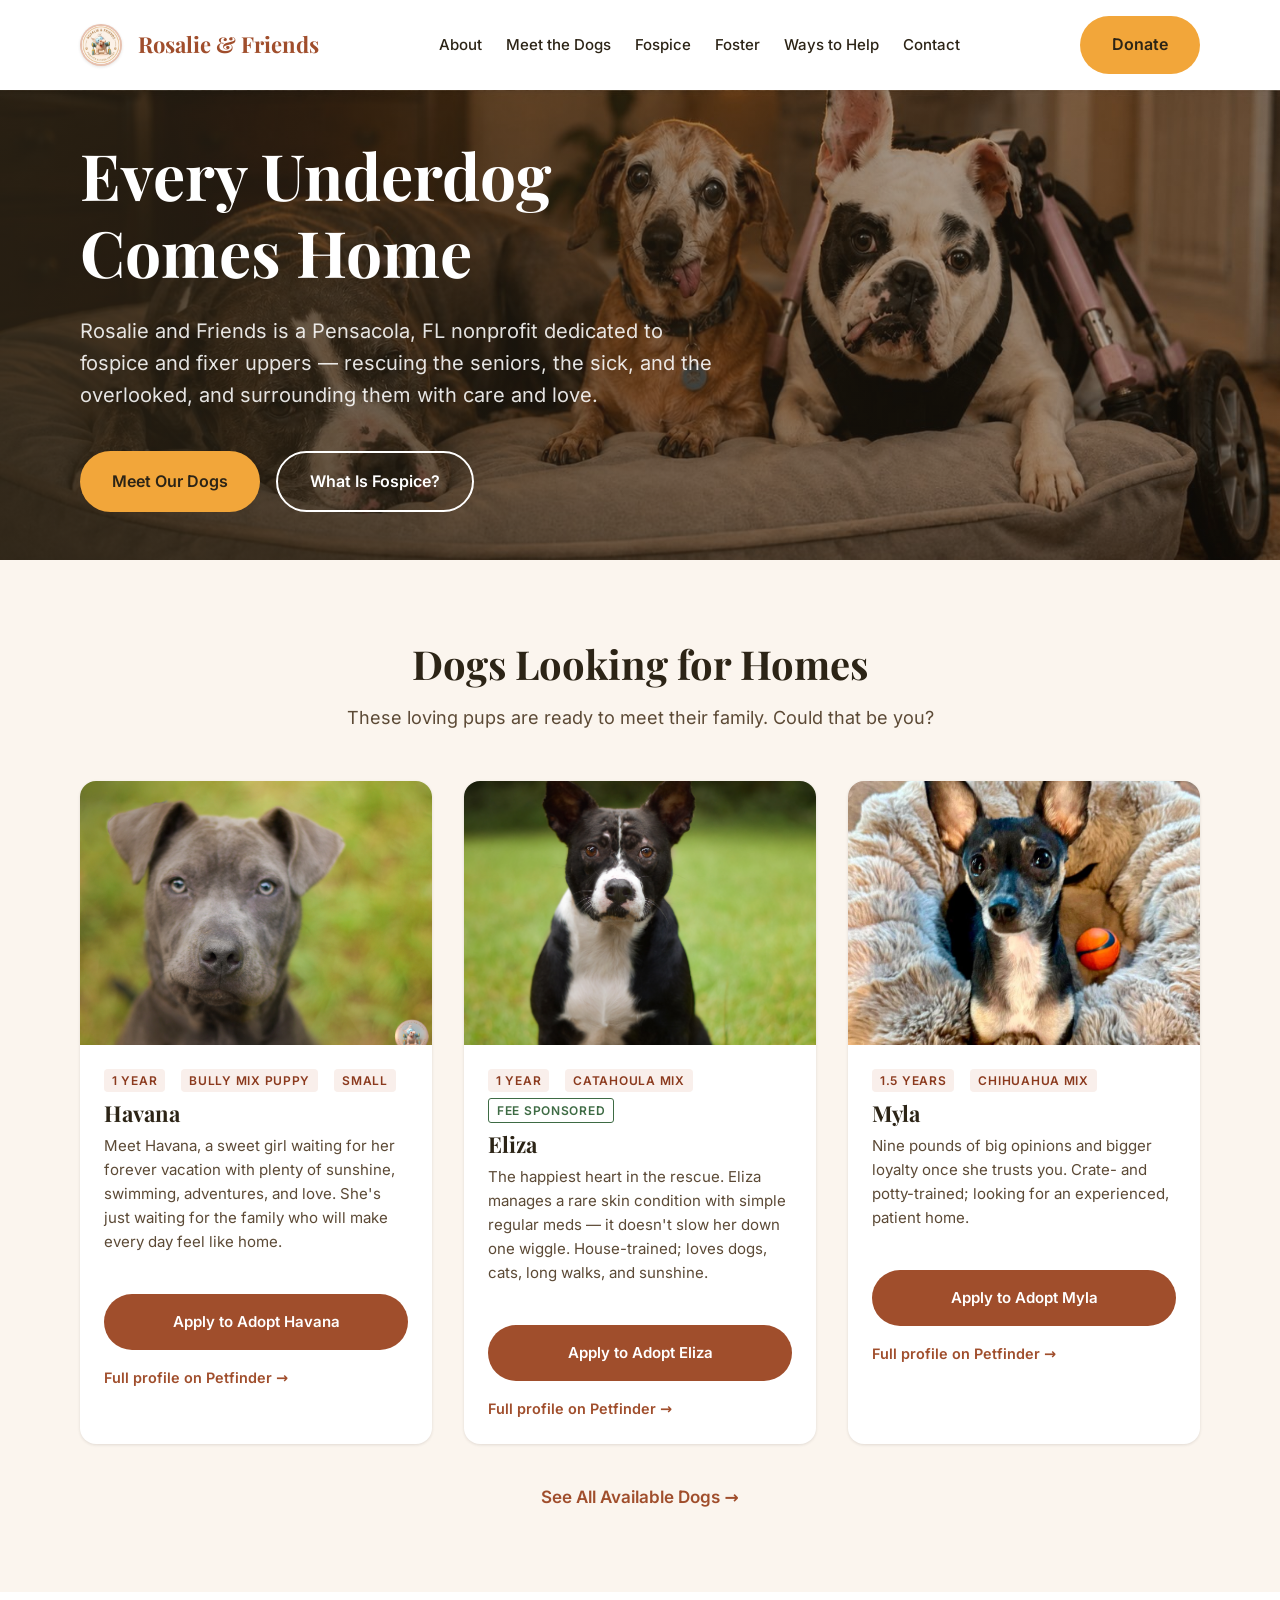
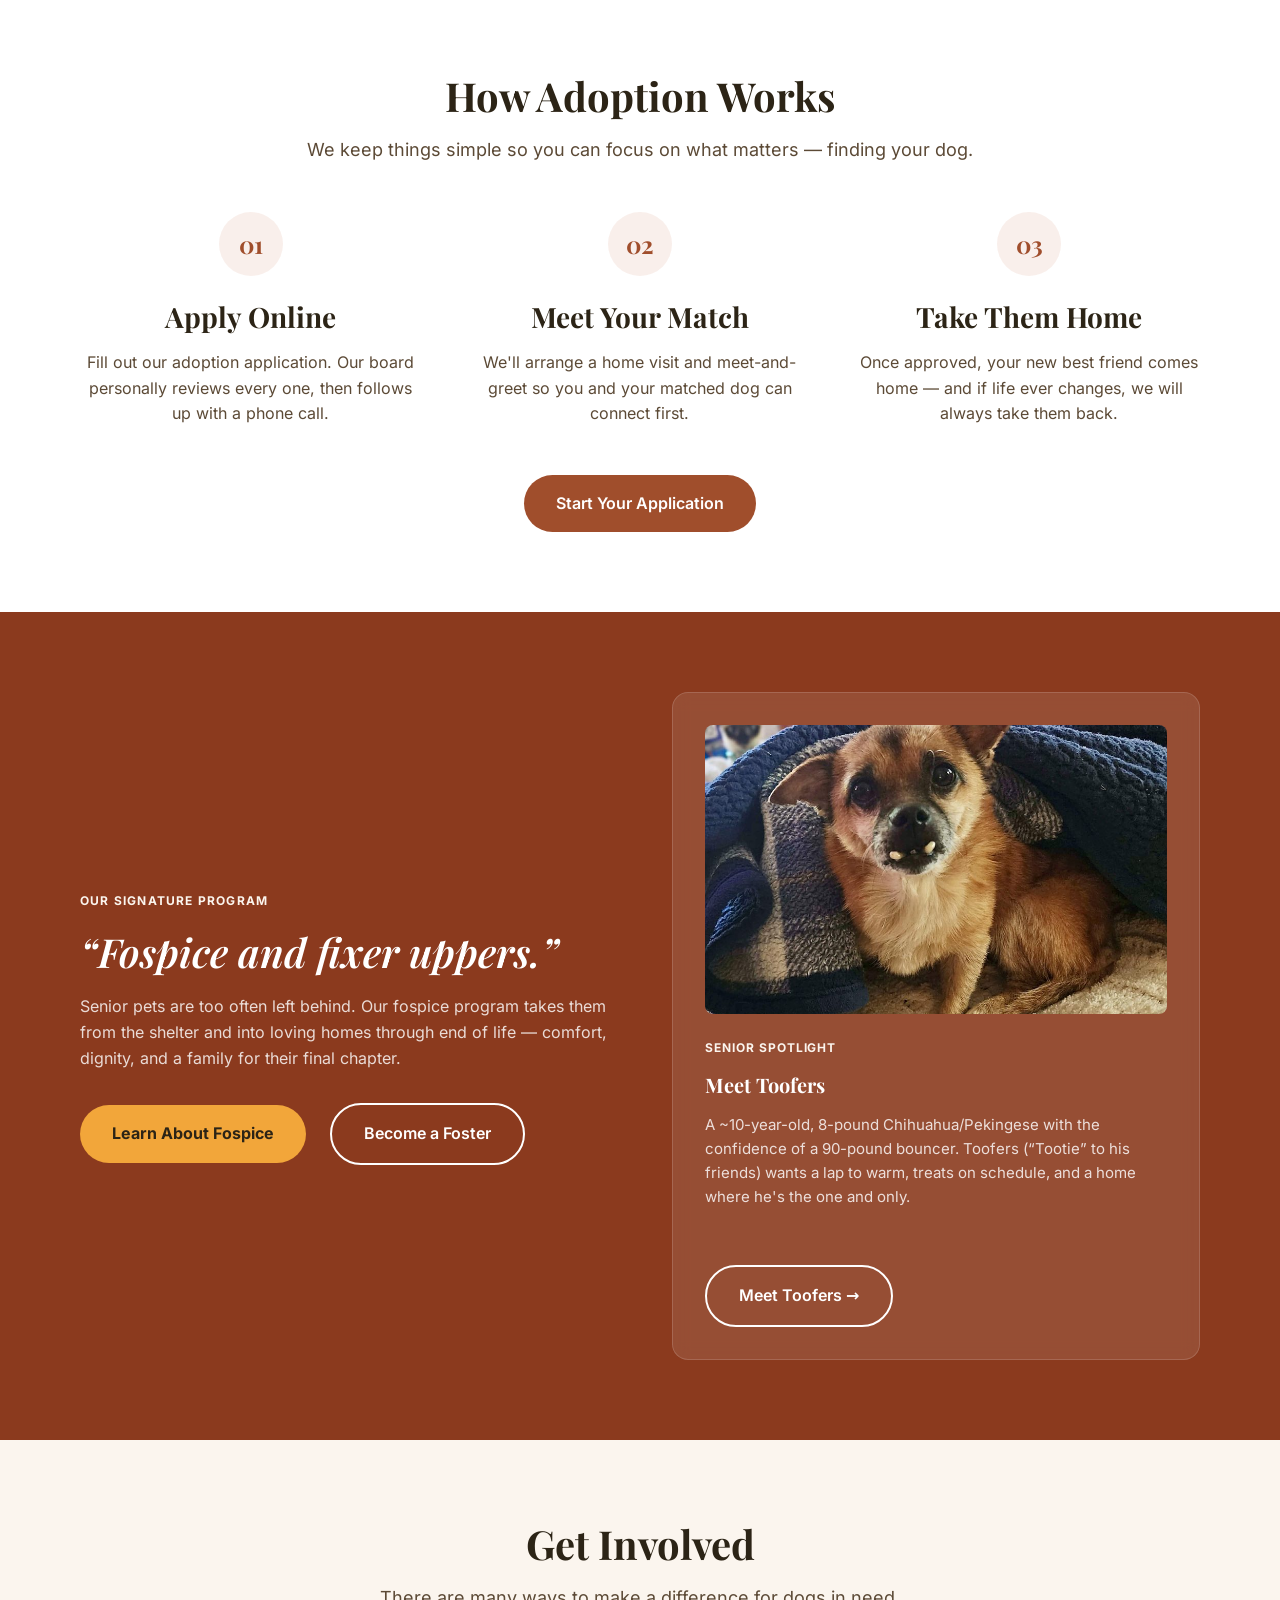
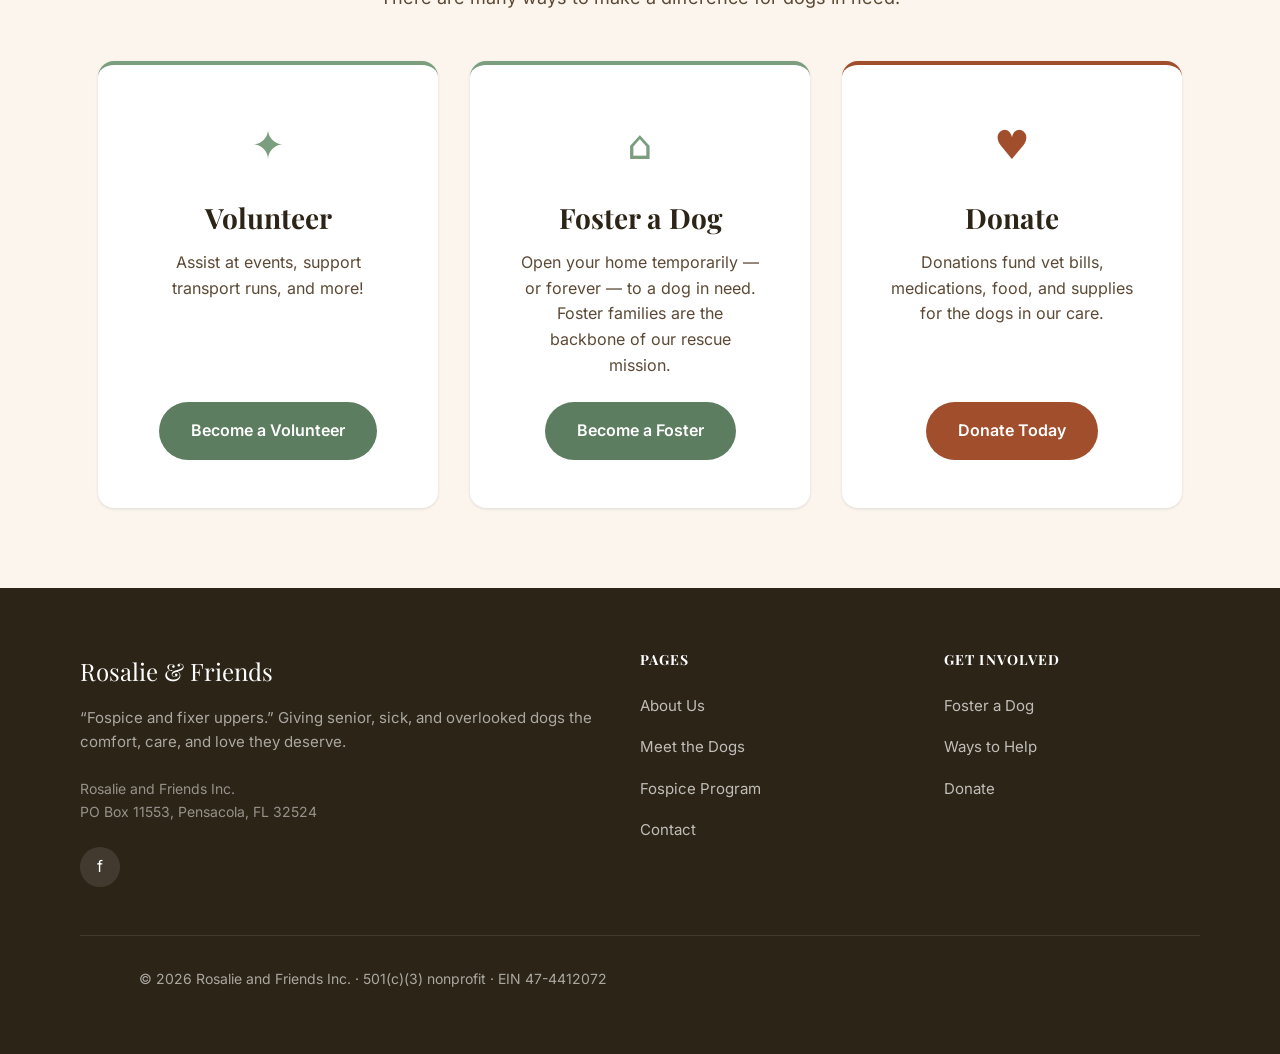
==== commit 81d93918: "Featured dogs: three cards, single photo each, Eliza naming Drop Toofers from the home-page featured" ====
--- a/index.html
+++ b/index.html
@@ -99,12 +99,8 @@
           <p>These loving pups are ready to meet their family. Could that be you?</p>
         </div>
         <div class="dog-grid">
-          </article>
-          <article id="Havana" class="dog-card" data-tags="puppy" data-name="Havana" data-age="12">
-            <div class="dog-card__gallery" data-gallery>
-              <img src="/images/dogs/HAVANA-1.jpg" alt="Havana,a blue mixed puppy " class="dog-card__img" loading="lazy" />
-              <img src="/images/dogs/HAVANA-2.jpg" alt="Havana,a blue mixed puppy " class="dog-card__img" loading="lazy" />
-            </div>
+          <article class="dog-card">
+            <img loading="lazy" src="/images/dogs/HAVANA-1.jpg" alt="Havana, a 1-year-old blue bully mix" class="dog-card__img" />
             <div class="dog-card__body">
               <div class="dog-card__meta">
                 <span class="dog-card__tag">1 Year</span>
@@ -112,17 +108,13 @@
                 <span class="dog-card__tag">Small</span>
               </div>
               <h3 class="dog-card__name">Havana</h3>
-              <p class="dog-card__desc">Meet Havana, a sweet girl waiting for her forever vacation with plenty of sunshine, swimming, adventures, and love.  She's just waiting for the family who will make every day feel like home.</p>
+              <p class="dog-card__desc">Meet Havana, a sweet girl waiting for her forever vacation with plenty of sunshine, swimming, adventures, and love. She's just waiting for the family who will make every day feel like home.</p>
               <a href="https://form.jotform.com/223268341300041" target="_blank" rel="noopener" class="btn btn-terracotta" style="margin-top: var(--space-2); font-size: 0.9375rem;">Apply to Adopt Havana<span class="sr-only"> (opens in new tab)</span></a>
               <a href="https://www.petfinder.com/dog/havana-fbe034a6-3ce9-48ee-b5c9-fef5ca7b2cdc/fl/milton/rosalie-and-friends-fl1850/details/" target="_blank" rel="noopener" class="dog-card__link">Full profile on Petfinder &rarr;</a>
             </div>
-            </article>
-          <article id="Eliza" class="dog-card" data-tags="young medium" data-name="Eliza" data-age="12">
-            <div class="dog-card__gallery" data-gallery>
-              <img src="/images/dogs/ELIZA-1.jpg" alt="Eliza, 1-year-old Catahoula mix" class="dog-card__img" loading="lazy" />
-              <img src="/images/dogs/ELIZA-2.jpg" alt="Eliza, a 1-year-old Catahoula mix, another photo" class="dog-card__img" loading="lazy" />
-              <img src="/images/dogs/ELIZA-3.jpg" alt="Eliza, a 1-year-old Catahoula mix, another photo" class="dog-card__img" loading="lazy" />
-            </div>
+          </article>
+          <article class="dog-card">
+            <img loading="lazy" src="/images/dogs/ELIZA-1.jpg" alt="Eliza, a 1-year-old Catahoula mix" class="dog-card__img" />
             <div class="dog-card__body">
               <div class="dog-card__meta">
                 <span class="dog-card__tag">1 Year</span>
@@ -131,11 +123,10 @@
               </div>
               <h3 class="dog-card__name">Eliza</h3>
               <p class="dog-card__desc">The happiest heart in the rescue. Eliza manages a rare skin condition with simple regular meds &mdash; it doesn't slow her down one wiggle. House-trained; loves dogs, cats, long walks, and sunshine.</p>
-              <a href="https://form.jotform.com/223268341300041" target="_blank" rel="noopener" class="btn btn-terracotta" style="margin-top: var(--space-2); font-size: 0.9375rem;">Apply to Adopt Liza<span class="sr-only"> (opens in new tab)</span></a>
+              <a href="https://form.jotform.com/223268341300041" target="_blank" rel="noopener" class="btn btn-terracotta" style="margin-top: var(--space-2); font-size: 0.9375rem;">Apply to Adopt Eliza<span class="sr-only"> (opens in new tab)</span></a>
               <a href="https://www.petfinder.com/dog/liza-adc586bb-c146-40ec-a266-4b3897fb6acd/fl/milton/rosalie-and-friends-fl1850/details/" target="_blank" rel="noopener" class="dog-card__link">Full profile on Petfinder &rarr;</a>
             </div>
           </article>
-          </article> 
           <article class="dog-card">
             <img loading="lazy" src="/images/dogs/myla-1.jpg" alt="Myla, a 1.5-year-old Chihuahua mix" class="dog-card__img" />
             <div class="dog-card__body">
@@ -145,18 +136,8 @@
               </div>
               <h3 class="dog-card__name">Myla</h3>
               <p class="dog-card__desc">Nine pounds of big opinions and bigger loyalty once she trusts you. Crate- and potty-trained; looking for an experienced, patient home.</p>
-              <a href="/dogs#myla" class="dog-card__link">Meet Myla &rarr;</a>
-            </div>
-          <article class="dog-card">
-            <img loading="lazy" src="/images/dogs/toofers-1.jpg" alt="Toofers, a 10-year-old Chihuahua and Pekingese mix" class="dog-card__img" />
-            <div class="dog-card__body">
-              <div class="dog-card__meta">
-                <span class="dog-card__tag">~10 Years</span>
-                <span class="dog-card__tag">Chihuahua &amp; Pekingese</span>
-              </div>
-              <h3 class="dog-card__name">Toofers</h3>
-              <p class="dog-card__desc">Eight pounds of senior sass with the confidence of a 90-pound bouncer. Wants a lap to warm and a home where he's the one and only.</p>
-              <a href="/dogs#toofers" class="dog-card__link">Meet Toofers &rarr;</a>
+              <a href="https://form.jotform.com/223268341300041" target="_blank" rel="noopener" class="btn btn-terracotta" style="margin-top: var(--space-2); font-size: 0.9375rem;">Apply to Adopt Myla<span class="sr-only"> (opens in new tab)</span></a>
+              <a href="https://www.petfinder.com/dog/myla-b6009a67-b37a-4001-bd42-57dc1e5d6b25/fl/milton/rosalie-and-friends-fl1850/details/" target="_blank" rel="noopener" class="dog-card__link">Full profile on Petfinder &rarr;</a>
             </div>
           </article>
         </div>
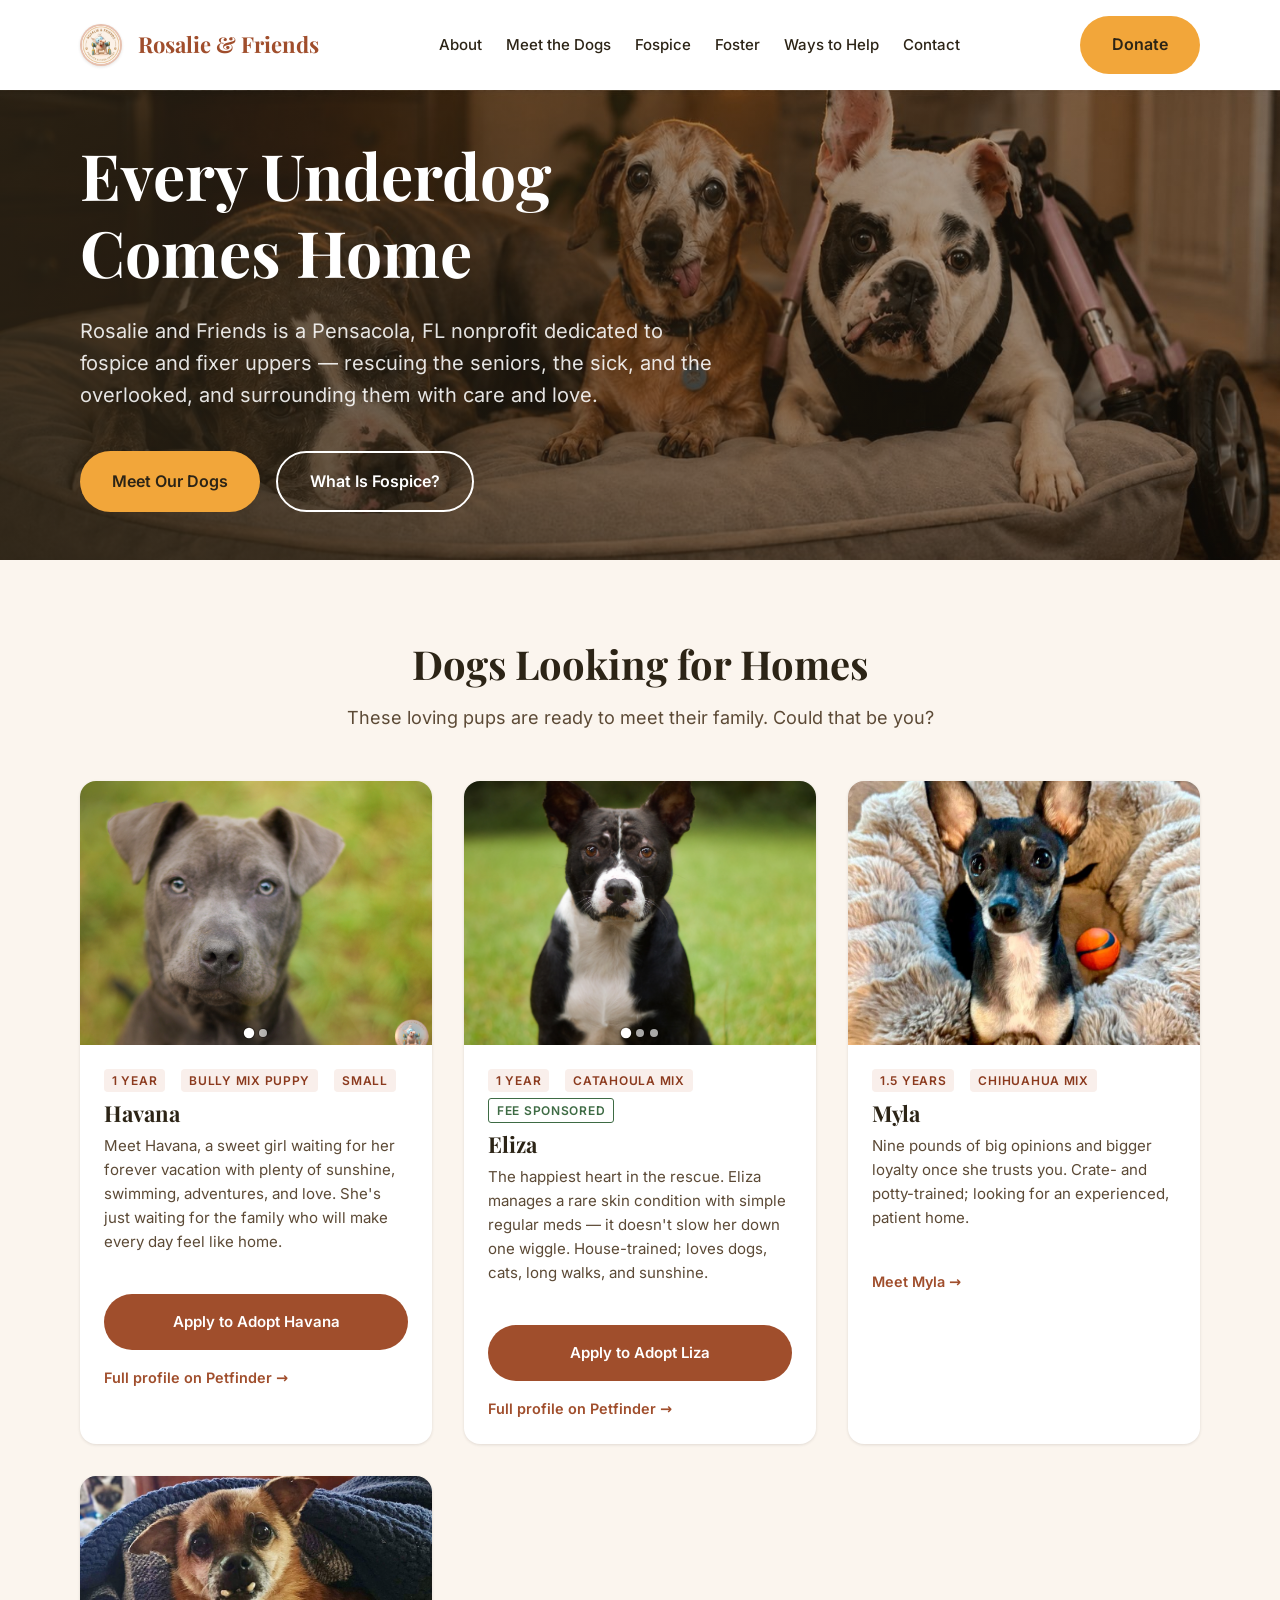
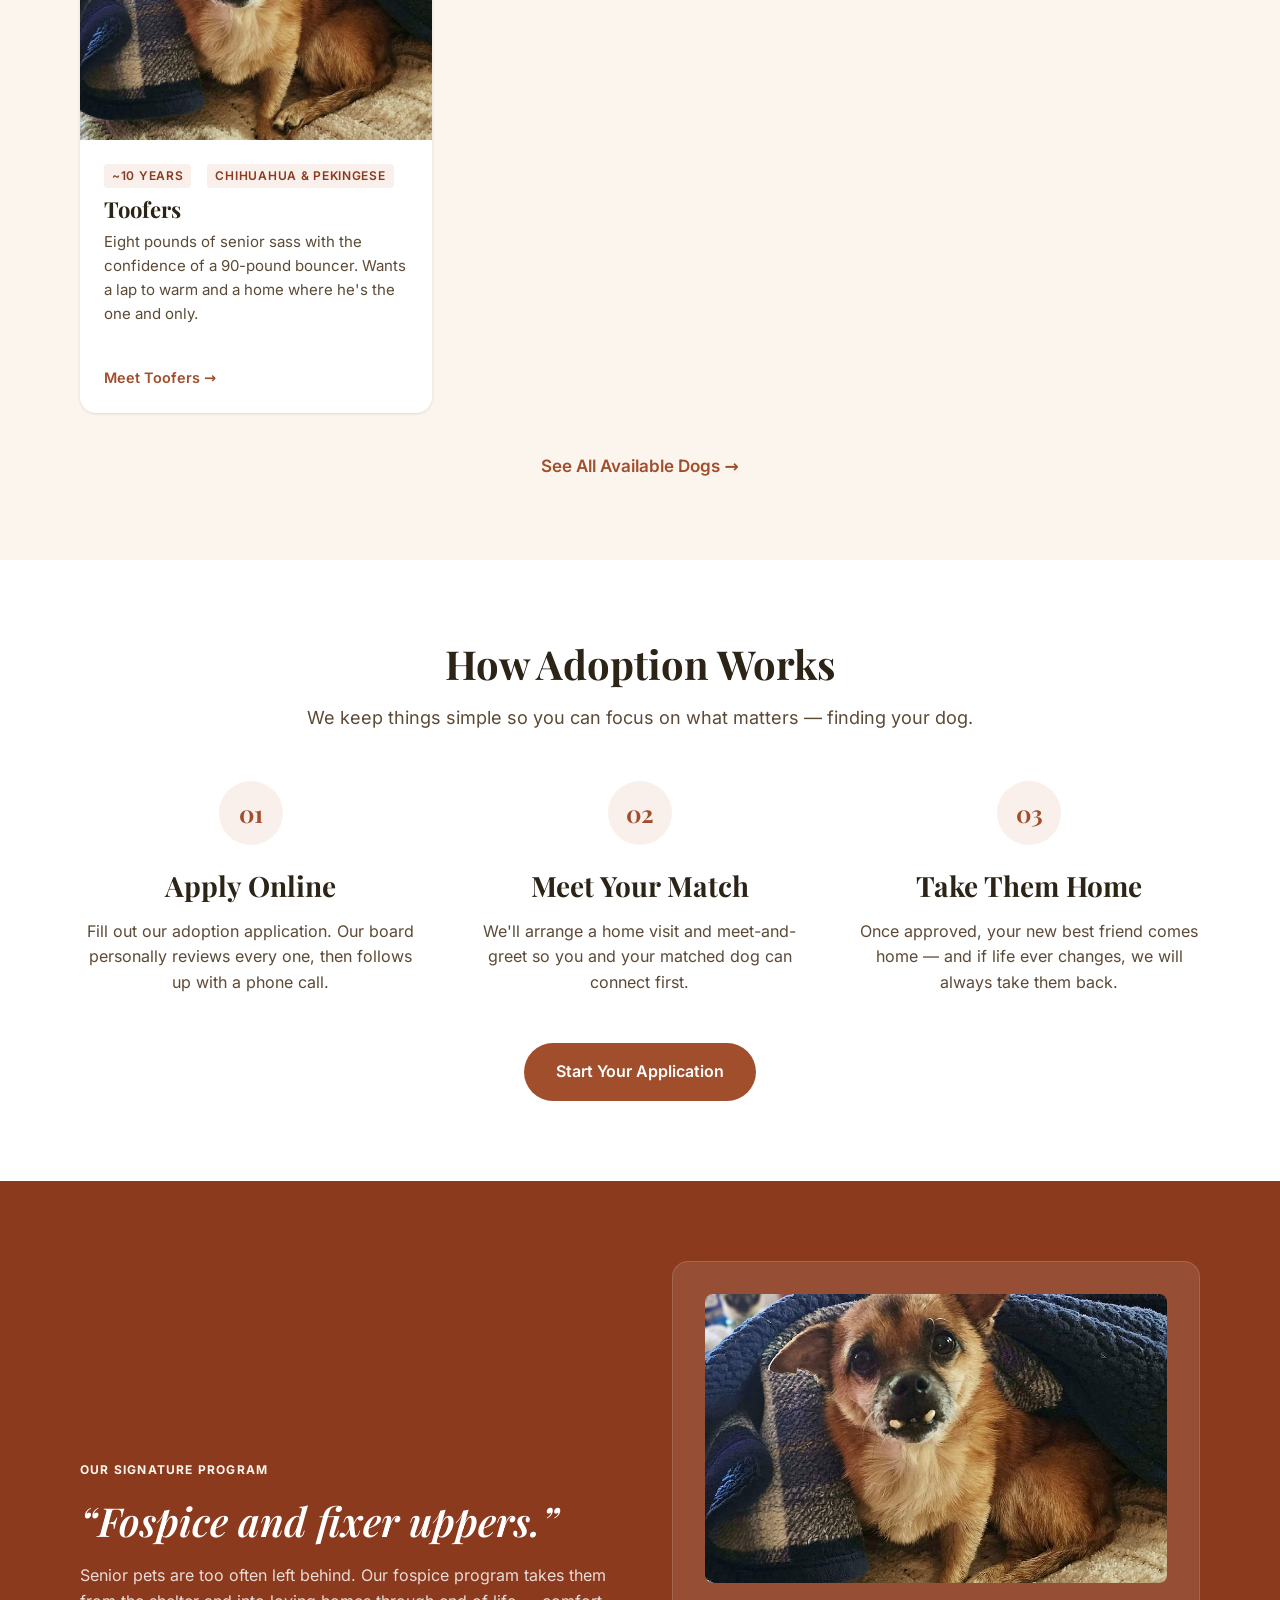
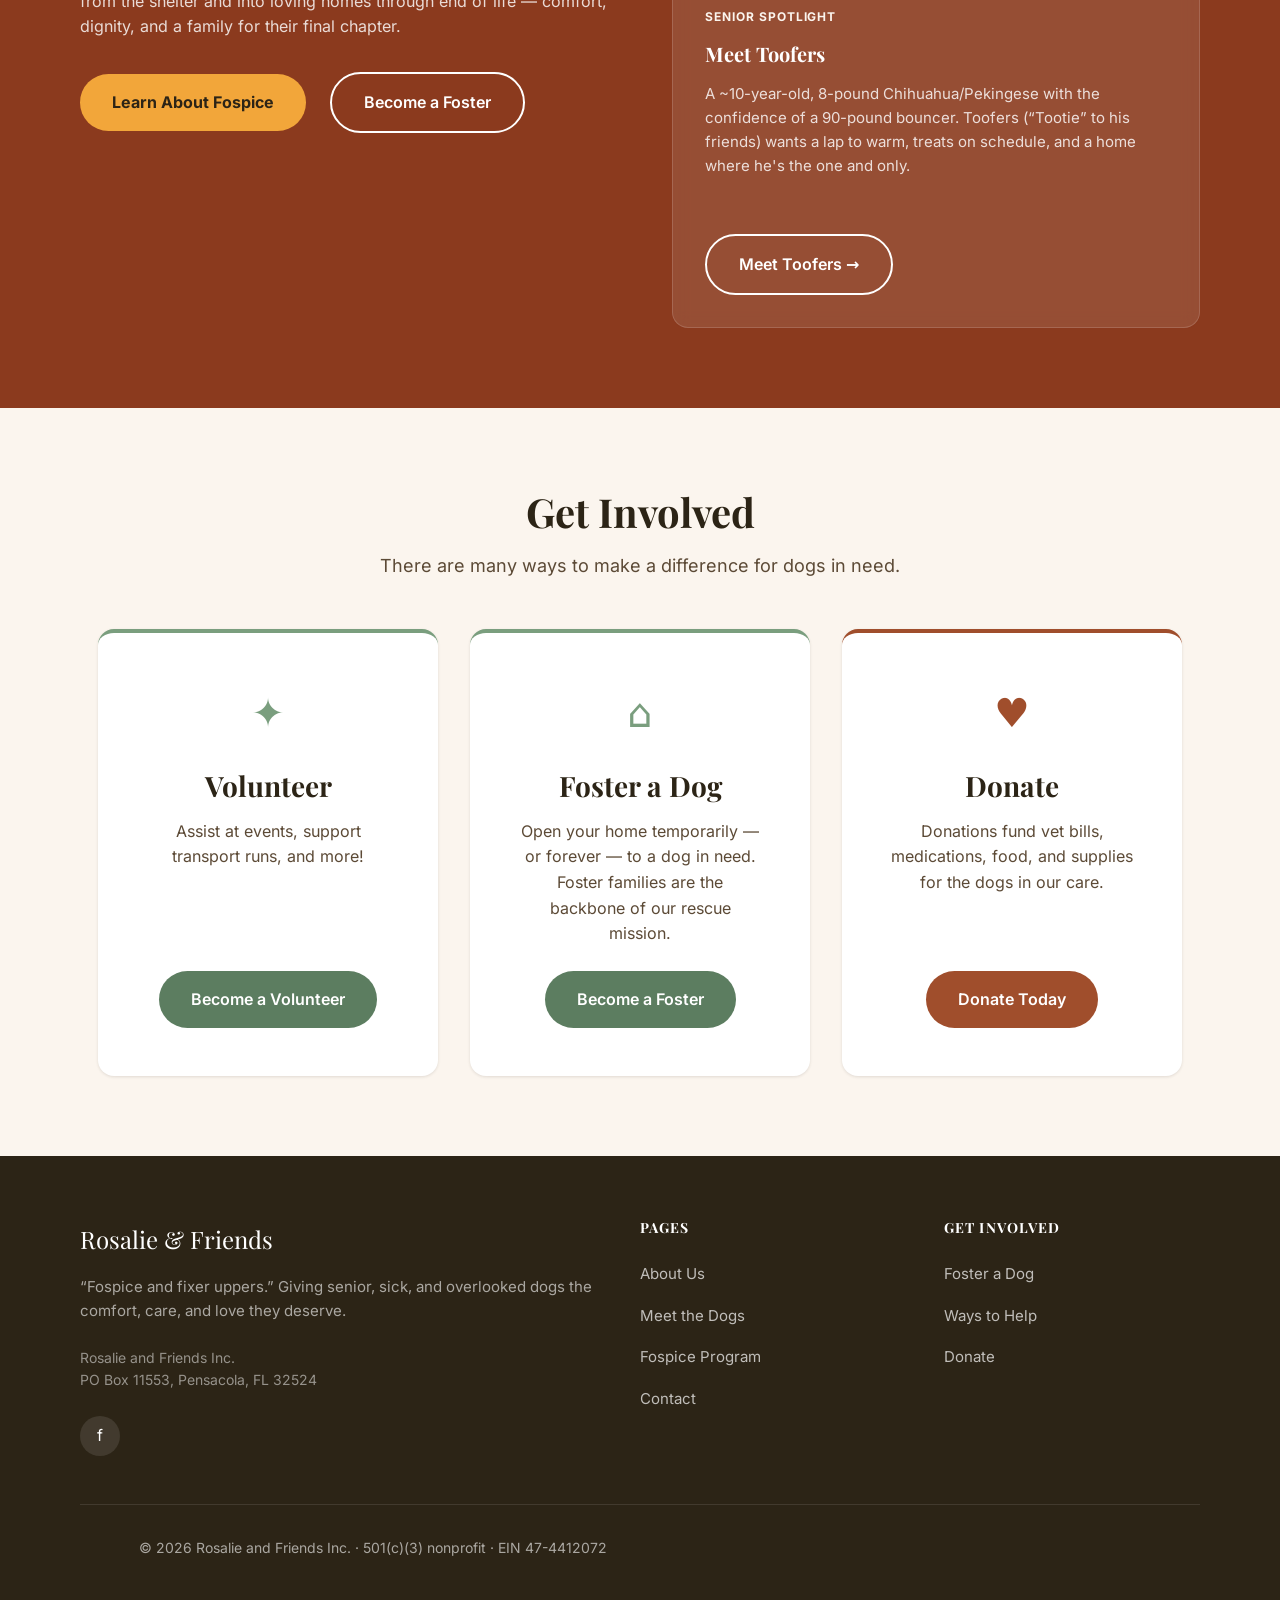
==== commit 5c75a24d: "Fix featured-dog card markup on the home page Restore Myla's missing </article> (lost in the 09-07 G" ====
--- a/index.html
+++ b/index.html
@@ -99,8 +99,11 @@
           <p>These loving pups are ready to meet their family. Could that be you?</p>
         </div>
         <div class="dog-grid">
-          <article class="dog-card">
-            <img loading="lazy" src="/images/dogs/HAVANA-1.jpg" alt="Havana, a 1-year-old blue bully mix" class="dog-card__img" />
+          <article id="Havana" class="dog-card" data-tags="puppy" data-name="Havana" data-age="12">
+            <div class="dog-card__gallery" data-gallery>
+              <img src="/images/dogs/HAVANA-1.jpg" alt="Havana,a blue mixed puppy " class="dog-card__img" loading="lazy" />
+              <img src="/images/dogs/HAVANA-2.jpg" alt="Havana,a blue mixed puppy " class="dog-card__img" loading="lazy" />
+            </div>
             <div class="dog-card__body">
               <div class="dog-card__meta">
                 <span class="dog-card__tag">1 Year</span>
@@ -108,13 +111,17 @@
                 <span class="dog-card__tag">Small</span>
               </div>
               <h3 class="dog-card__name">Havana</h3>
-              <p class="dog-card__desc">Meet Havana, a sweet girl waiting for her forever vacation with plenty of sunshine, swimming, adventures, and love. She's just waiting for the family who will make every day feel like home.</p>
+              <p class="dog-card__desc">Meet Havana, a sweet girl waiting for her forever vacation with plenty of sunshine, swimming, adventures, and love.  She's just waiting for the family who will make every day feel like home.</p>
               <a href="https://form.jotform.com/223268341300041" target="_blank" rel="noopener" class="btn btn-terracotta" style="margin-top: var(--space-2); font-size: 0.9375rem;">Apply to Adopt Havana<span class="sr-only"> (opens in new tab)</span></a>
               <a href="https://www.petfinder.com/dog/havana-fbe034a6-3ce9-48ee-b5c9-fef5ca7b2cdc/fl/milton/rosalie-and-friends-fl1850/details/" target="_blank" rel="noopener" class="dog-card__link">Full profile on Petfinder &rarr;</a>
             </div>
           </article>
-          <article class="dog-card">
-            <img loading="lazy" src="/images/dogs/ELIZA-1.jpg" alt="Eliza, a 1-year-old Catahoula mix" class="dog-card__img" />
+          <article id="Eliza" class="dog-card" data-tags="young medium" data-name="Eliza" data-age="12">
+            <div class="dog-card__gallery" data-gallery>
+              <img src="/images/dogs/ELIZA-1.jpg" alt="Eliza, 1-year-old Catahoula mix" class="dog-card__img" loading="lazy" />
+              <img src="/images/dogs/ELIZA-2.jpg" alt="Eliza, a 1-year-old Catahoula mix, another photo" class="dog-card__img" loading="lazy" />
+              <img src="/images/dogs/ELIZA-3.jpg" alt="Eliza, a 1-year-old Catahoula mix, another photo" class="dog-card__img" loading="lazy" />
+            </div>
             <div class="dog-card__body">
               <div class="dog-card__meta">
                 <span class="dog-card__tag">1 Year</span>
@@ -123,7 +130,7 @@
               </div>
               <h3 class="dog-card__name">Eliza</h3>
               <p class="dog-card__desc">The happiest heart in the rescue. Eliza manages a rare skin condition with simple regular meds &mdash; it doesn't slow her down one wiggle. House-trained; loves dogs, cats, long walks, and sunshine.</p>
-              <a href="https://form.jotform.com/223268341300041" target="_blank" rel="noopener" class="btn btn-terracotta" style="margin-top: var(--space-2); font-size: 0.9375rem;">Apply to Adopt Eliza<span class="sr-only"> (opens in new tab)</span></a>
+              <a href="https://form.jotform.com/223268341300041" target="_blank" rel="noopener" class="btn btn-terracotta" style="margin-top: var(--space-2); font-size: 0.9375rem;">Apply to Adopt Liza<span class="sr-only"> (opens in new tab)</span></a>
               <a href="https://www.petfinder.com/dog/liza-adc586bb-c146-40ec-a266-4b3897fb6acd/fl/milton/rosalie-and-friends-fl1850/details/" target="_blank" rel="noopener" class="dog-card__link">Full profile on Petfinder &rarr;</a>
             </div>
           </article>
@@ -136,8 +143,19 @@
               </div>
               <h3 class="dog-card__name">Myla</h3>
               <p class="dog-card__desc">Nine pounds of big opinions and bigger loyalty once she trusts you. Crate- and potty-trained; looking for an experienced, patient home.</p>
-              <a href="https://form.jotform.com/223268341300041" target="_blank" rel="noopener" class="btn btn-terracotta" style="margin-top: var(--space-2); font-size: 0.9375rem;">Apply to Adopt Myla<span class="sr-only"> (opens in new tab)</span></a>
-              <a href="https://www.petfinder.com/dog/myla-b6009a67-b37a-4001-bd42-57dc1e5d6b25/fl/milton/rosalie-and-friends-fl1850/details/" target="_blank" rel="noopener" class="dog-card__link">Full profile on Petfinder &rarr;</a>
+              <a href="/dogs#myla" class="dog-card__link">Meet Myla &rarr;</a>
+            </div>
+          </article>
+          <article class="dog-card">
+            <img loading="lazy" src="/images/dogs/toofers-1.jpg" alt="Toofers, a 10-year-old Chihuahua and Pekingese mix" class="dog-card__img" />
+            <div class="dog-card__body">
+              <div class="dog-card__meta">
+                <span class="dog-card__tag">~10 Years</span>
+                <span class="dog-card__tag">Chihuahua &amp; Pekingese</span>
+              </div>
+              <h3 class="dog-card__name">Toofers</h3>
+              <p class="dog-card__desc">Eight pounds of senior sass with the confidence of a 90-pound bouncer. Wants a lap to warm and a home where he's the one and only.</p>
+              <a href="/dogs#toofers" class="dog-card__link">Meet Toofers &rarr;</a>
             </div>
           </article>
         </div>
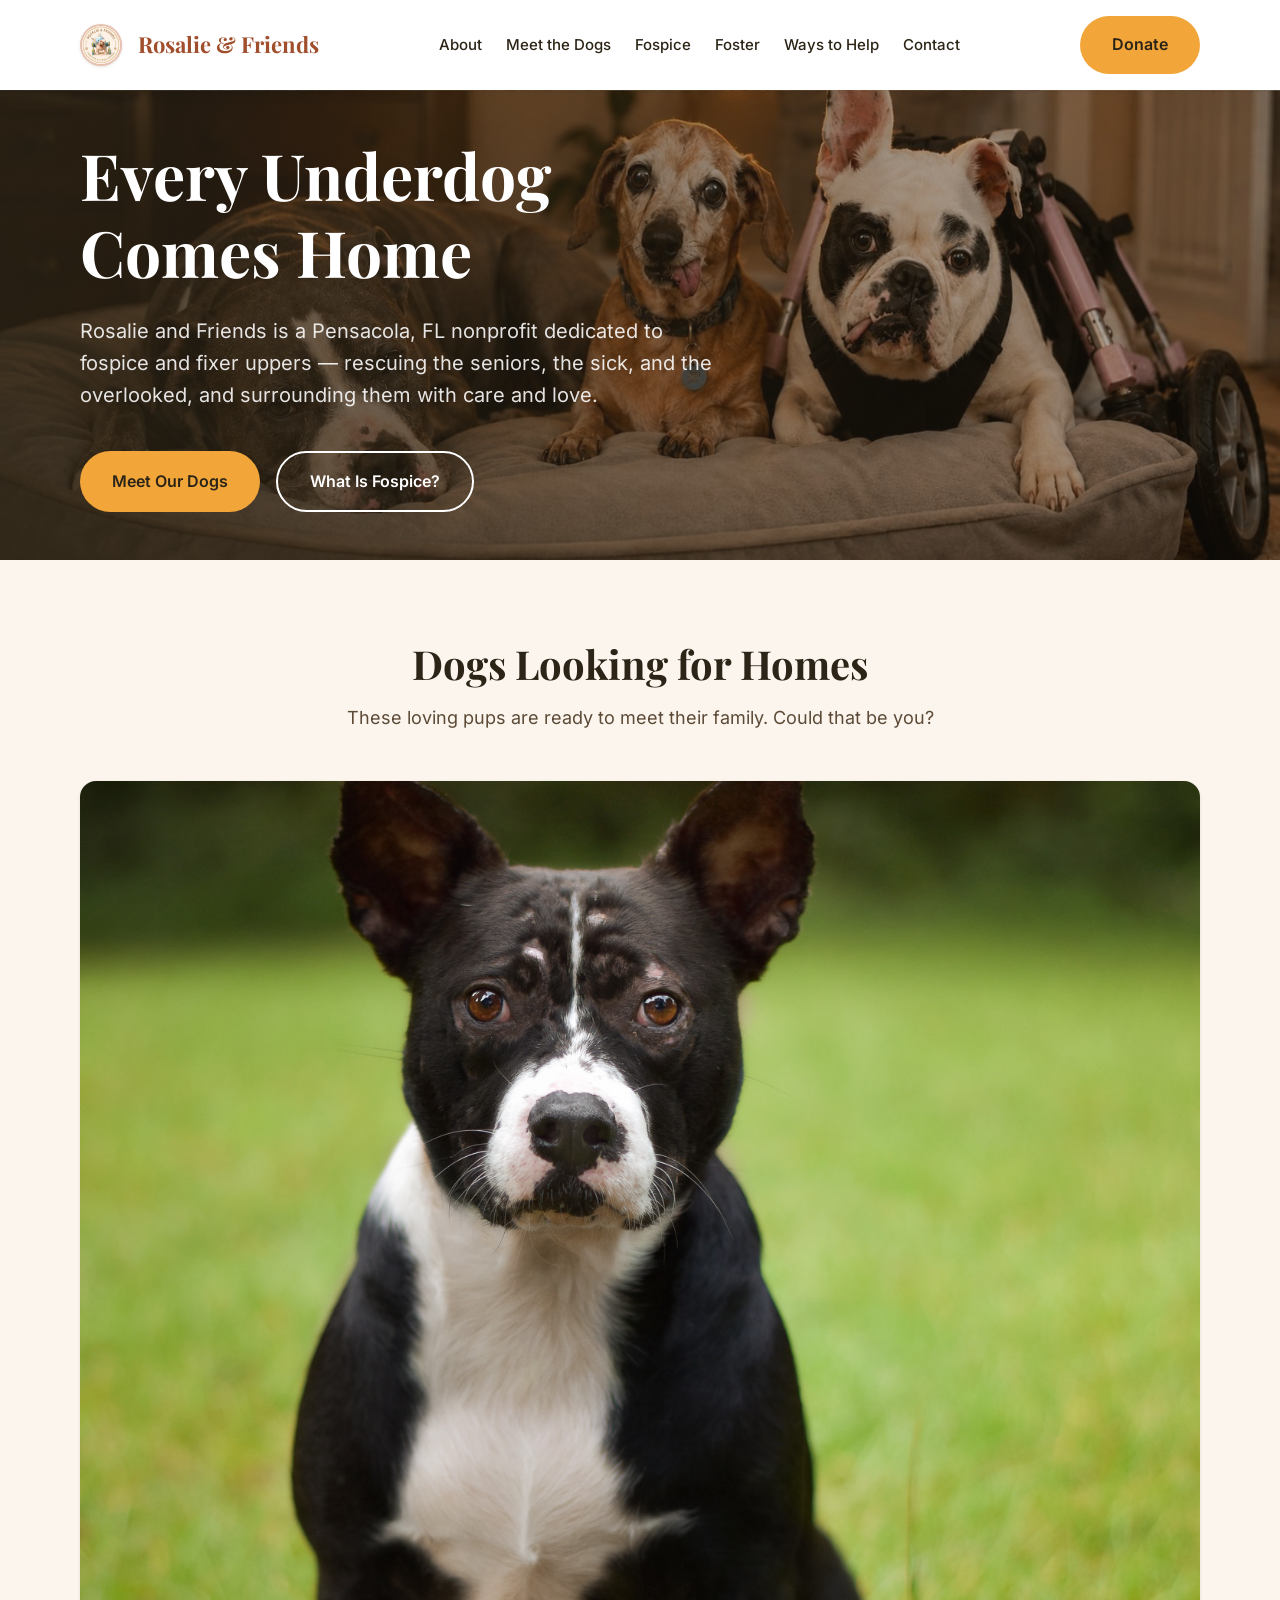
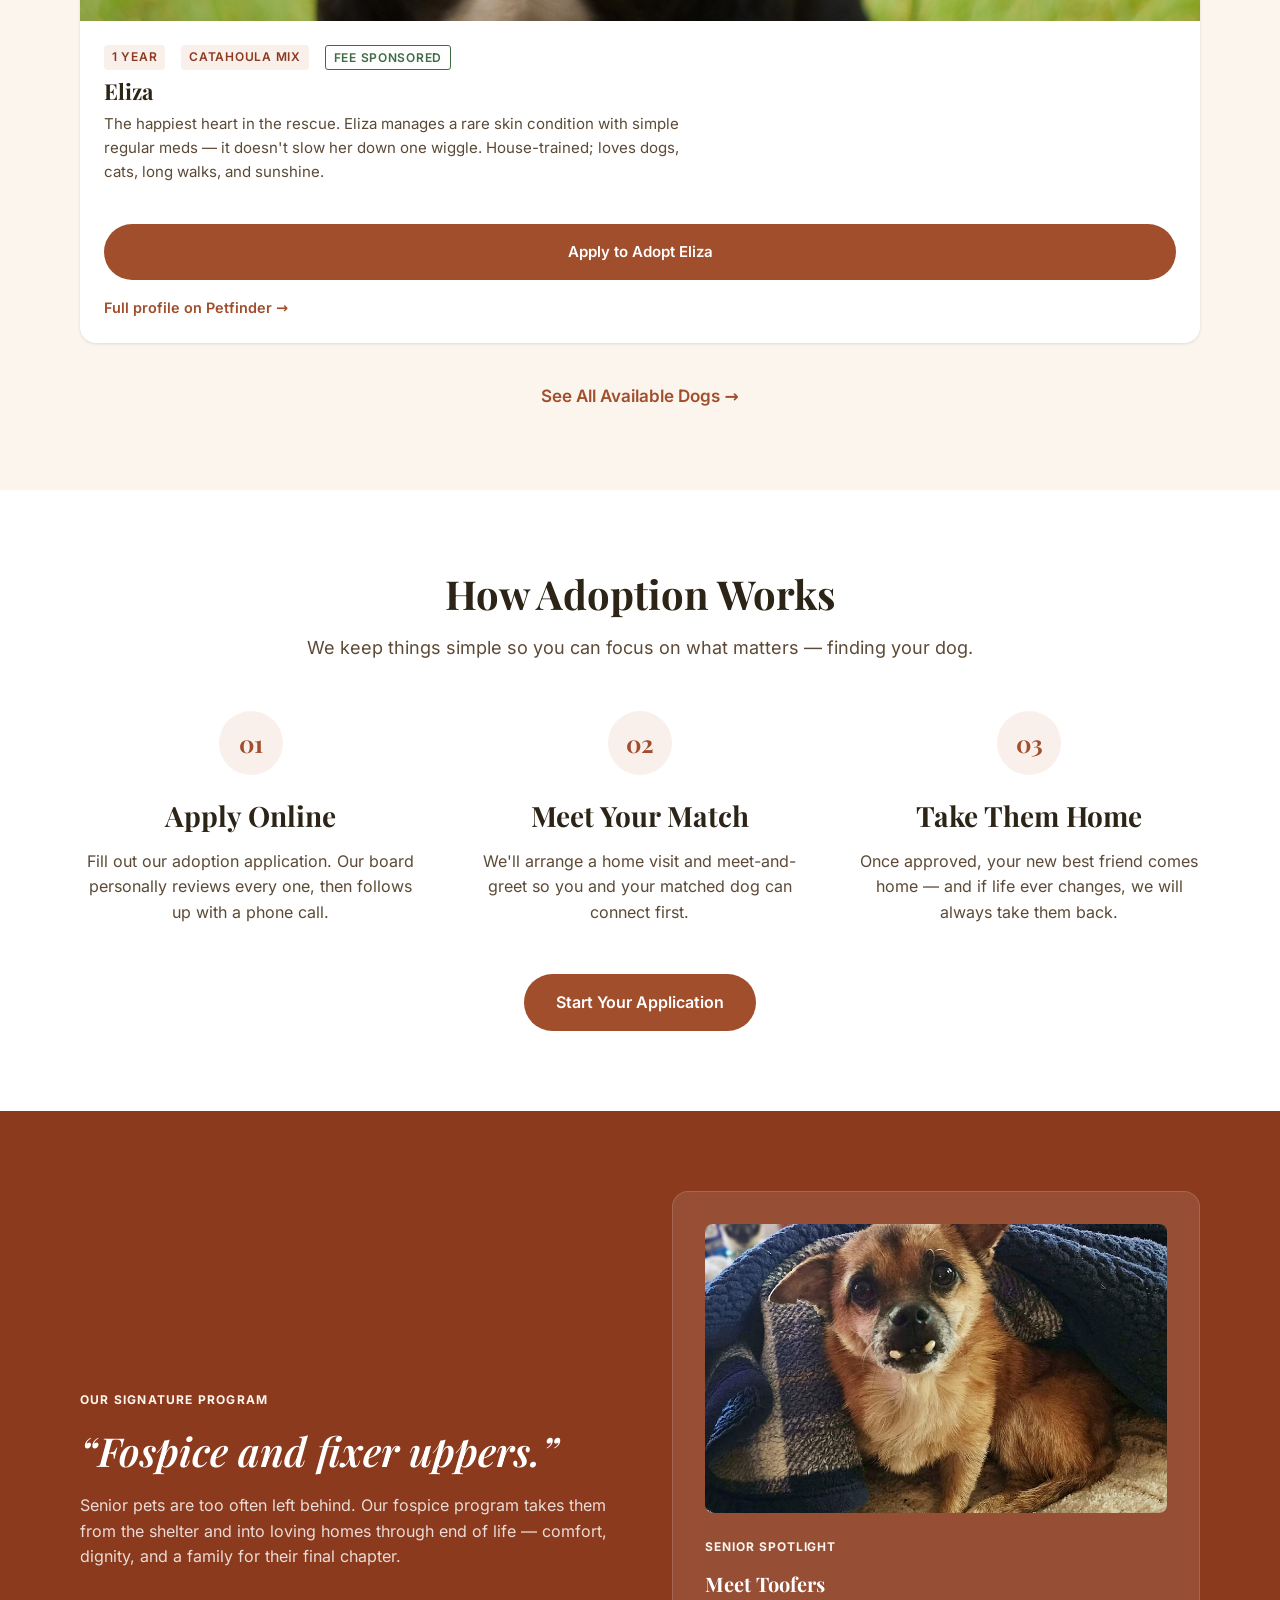
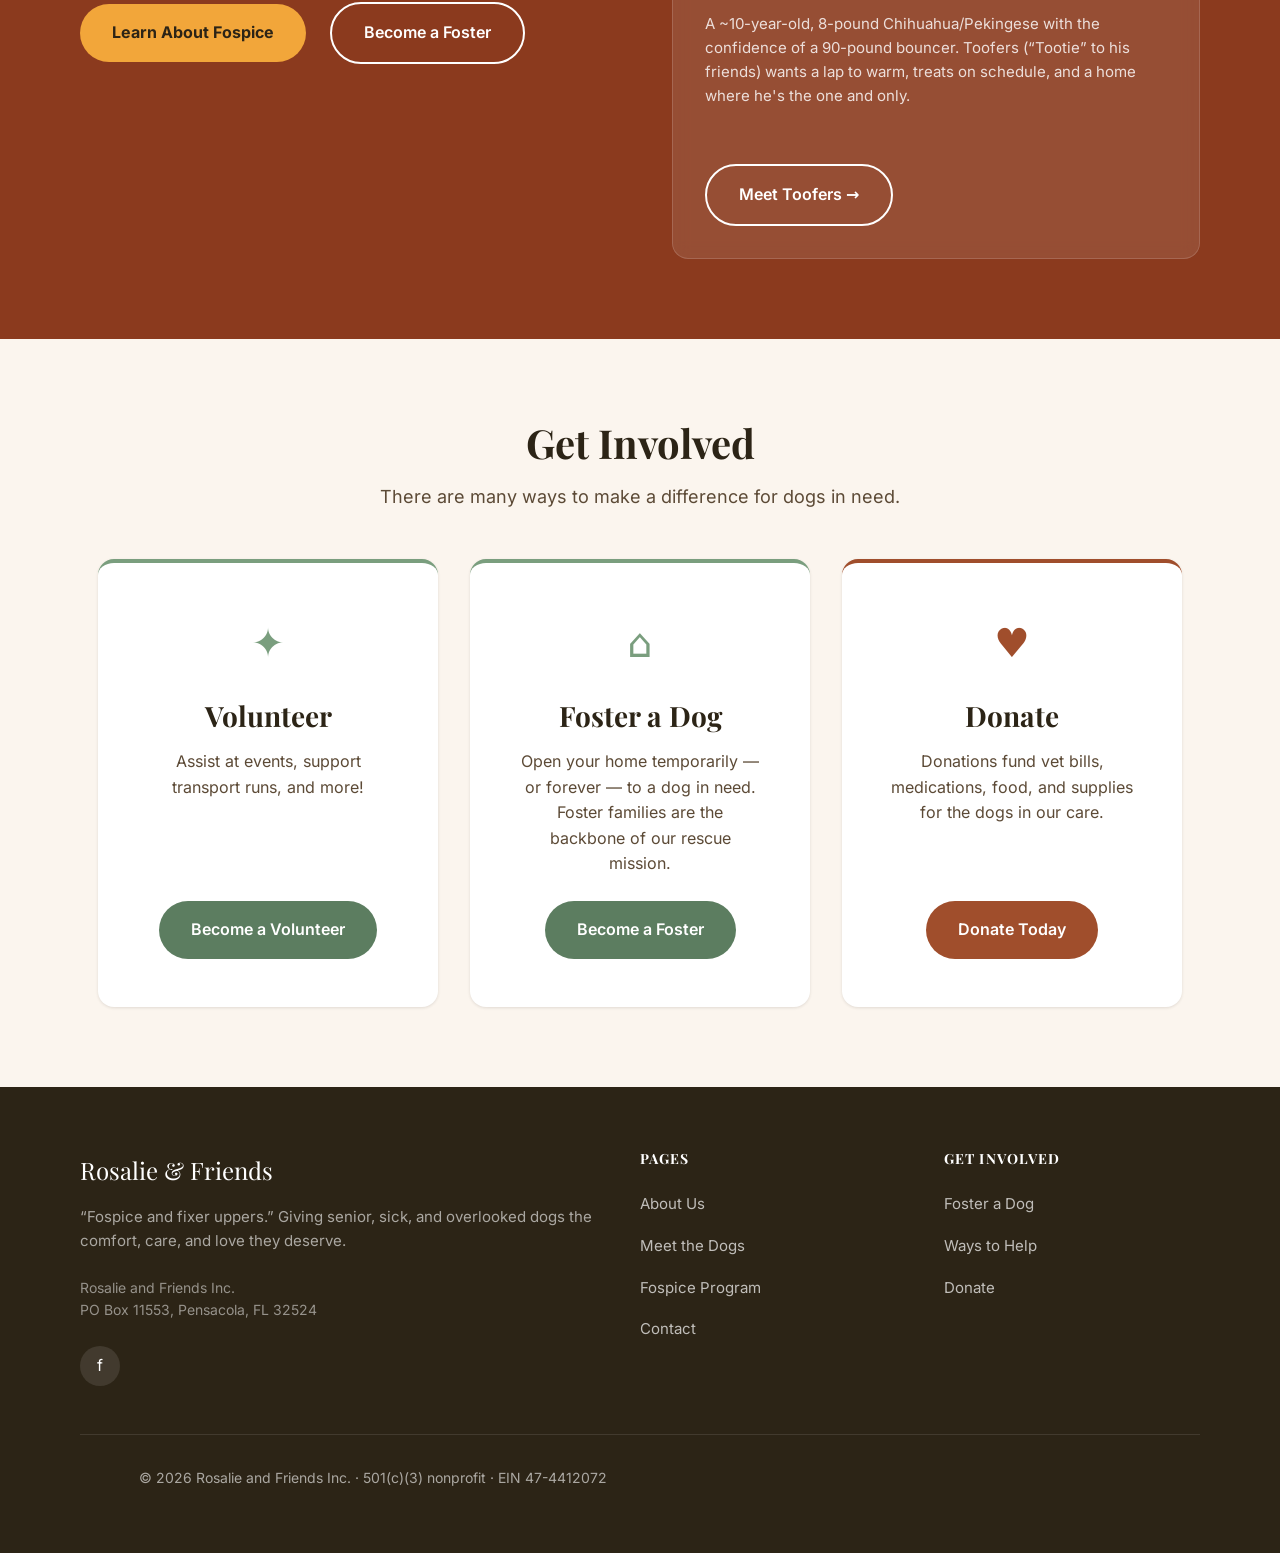
==== commit 020792f8: "Update index.html removed unavailable featured dogs" ====
--- a/index.html
+++ b/index.html
@@ -98,30 +98,9 @@
           <h2>Dogs Looking for Homes</h2>
           <p>These loving pups are ready to meet their family. Could that be you?</p>
         </div>
-        <div class="dog-grid">
-          <article id="Havana" class="dog-card" data-tags="puppy" data-name="Havana" data-age="12">
-            <div class="dog-card__gallery" data-gallery>
-              <img src="/images/dogs/HAVANA-1.jpg" alt="Havana,a blue mixed puppy " class="dog-card__img" loading="lazy" />
-              <img src="/images/dogs/HAVANA-2.jpg" alt="Havana,a blue mixed puppy " class="dog-card__img" loading="lazy" />
-            </div>
-            <div class="dog-card__body">
-              <div class="dog-card__meta">
-                <span class="dog-card__tag">1 Year</span>
-                <span class="dog-card__tag">Bully Mix Puppy</span>
-                <span class="dog-card__tag">Small</span>
-              </div>
-              <h3 class="dog-card__name">Havana</h3>
-              <p class="dog-card__desc">Meet Havana, a sweet girl waiting for her forever vacation with plenty of sunshine, swimming, adventures, and love.  She's just waiting for the family who will make every day feel like home.</p>
-              <a href="https://form.jotform.com/223268341300041" target="_blank" rel="noopener" class="btn btn-terracotta" style="margin-top: var(--space-2); font-size: 0.9375rem;">Apply to Adopt Havana<span class="sr-only"> (opens in new tab)</span></a>
-              <a href="https://www.petfinder.com/dog/havana-fbe034a6-3ce9-48ee-b5c9-fef5ca7b2cdc/fl/milton/rosalie-and-friends-fl1850/details/" target="_blank" rel="noopener" class="dog-card__link">Full profile on Petfinder &rarr;</a>
-            </div>
           </article>
-          <article id="Eliza" class="dog-card" data-tags="young medium" data-name="Eliza" data-age="12">
-            <div class="dog-card__gallery" data-gallery>
-              <img src="/images/dogs/ELIZA-1.jpg" alt="Eliza, 1-year-old Catahoula mix" class="dog-card__img" loading="lazy" />
-              <img src="/images/dogs/ELIZA-2.jpg" alt="Eliza, a 1-year-old Catahoula mix, another photo" class="dog-card__img" loading="lazy" />
-              <img src="/images/dogs/ELIZA-3.jpg" alt="Eliza, a 1-year-old Catahoula mix, another photo" class="dog-card__img" loading="lazy" />
-            </div>
+          <article class="dog-card">
+            <img loading="lazy" src="/images/dogs/ELIZA-1.jpg" alt="Eliza, a 1-year-old Catahoula mix" class="dog-card__img" />
             <div class="dog-card__body">
               <div class="dog-card__meta">
                 <span class="dog-card__tag">1 Year</span>
@@ -130,35 +109,10 @@
               </div>
               <h3 class="dog-card__name">Eliza</h3>
               <p class="dog-card__desc">The happiest heart in the rescue. Eliza manages a rare skin condition with simple regular meds &mdash; it doesn't slow her down one wiggle. House-trained; loves dogs, cats, long walks, and sunshine.</p>
-              <a href="https://form.jotform.com/223268341300041" target="_blank" rel="noopener" class="btn btn-terracotta" style="margin-top: var(--space-2); font-size: 0.9375rem;">Apply to Adopt Liza<span class="sr-only"> (opens in new tab)</span></a>
+              <a href="https://form.jotform.com/223268341300041" target="_blank" rel="noopener" class="btn btn-terracotta" style="margin-top: var(--space-2); font-size: 0.9375rem;">Apply to Adopt Eliza<span class="sr-only"> (opens in new tab)</span></a>
               <a href="https://www.petfinder.com/dog/liza-adc586bb-c146-40ec-a266-4b3897fb6acd/fl/milton/rosalie-and-friends-fl1850/details/" target="_blank" rel="noopener" class="dog-card__link">Full profile on Petfinder &rarr;</a>
             </div>
-          </article>
-          <article class="dog-card">
-            <img loading="lazy" src="/images/dogs/myla-1.jpg" alt="Myla, a 1.5-year-old Chihuahua mix" class="dog-card__img" />
-            <div class="dog-card__body">
-              <div class="dog-card__meta">
-                <span class="dog-card__tag">1.5 Years</span>
-                <span class="dog-card__tag">Chihuahua Mix</span>
-              </div>
-              <h3 class="dog-card__name">Myla</h3>
-              <p class="dog-card__desc">Nine pounds of big opinions and bigger loyalty once she trusts you. Crate- and potty-trained; looking for an experienced, patient home.</p>
-              <a href="/dogs#myla" class="dog-card__link">Meet Myla &rarr;</a>
-            </div>
-          </article>
-          <article class="dog-card">
-            <img loading="lazy" src="/images/dogs/toofers-1.jpg" alt="Toofers, a 10-year-old Chihuahua and Pekingese mix" class="dog-card__img" />
-            <div class="dog-card__body">
-              <div class="dog-card__meta">
-                <span class="dog-card__tag">~10 Years</span>
-                <span class="dog-card__tag">Chihuahua &amp; Pekingese</span>
-              </div>
-              <h3 class="dog-card__name">Toofers</h3>
-              <p class="dog-card__desc">Eight pounds of senior sass with the confidence of a 90-pound bouncer. Wants a lap to warm and a home where he's the one and only.</p>
-              <a href="/dogs#toofers" class="dog-card__link">Meet Toofers &rarr;</a>
-            </div>
-          </article>
-        </div>
+           </div>
         <div class="featured-dogs__more">
           <a href="/dogs" class="dog-grid__more">See All Available Dogs &rarr;</a>
         </div>
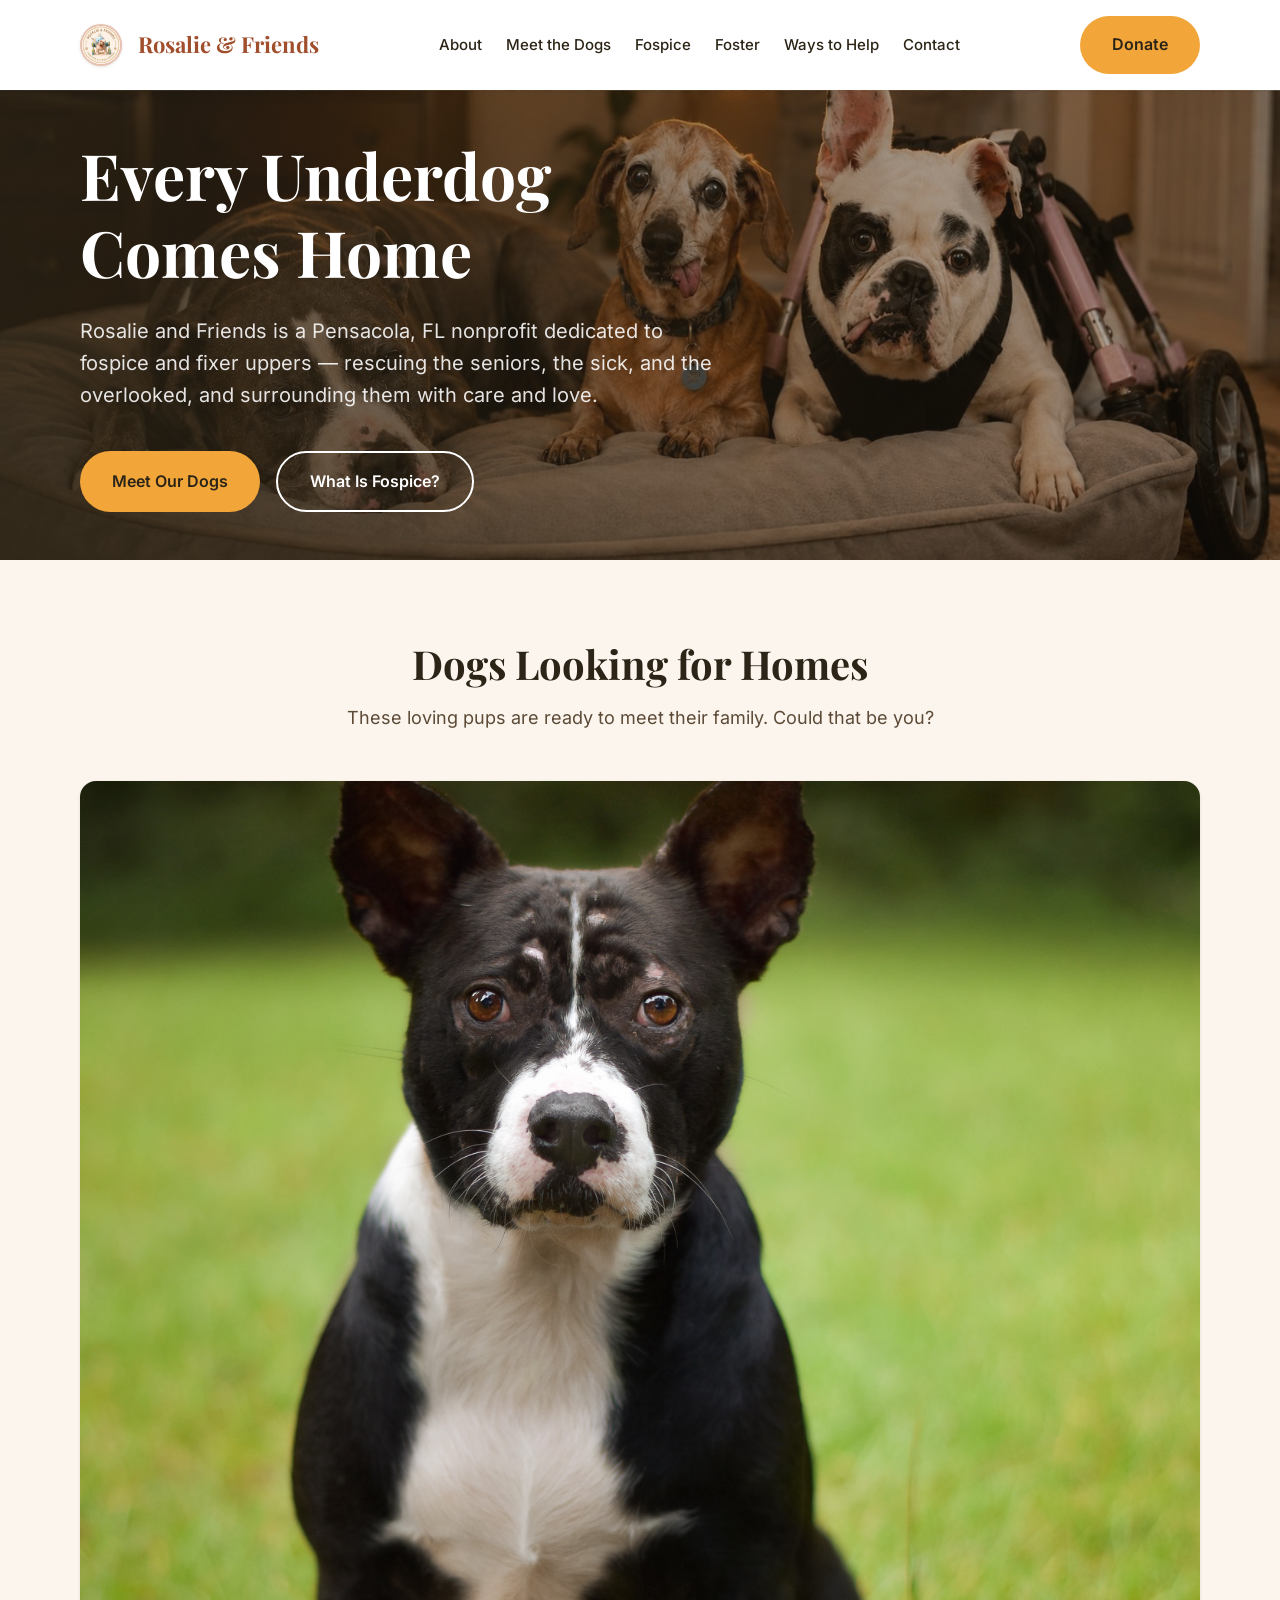
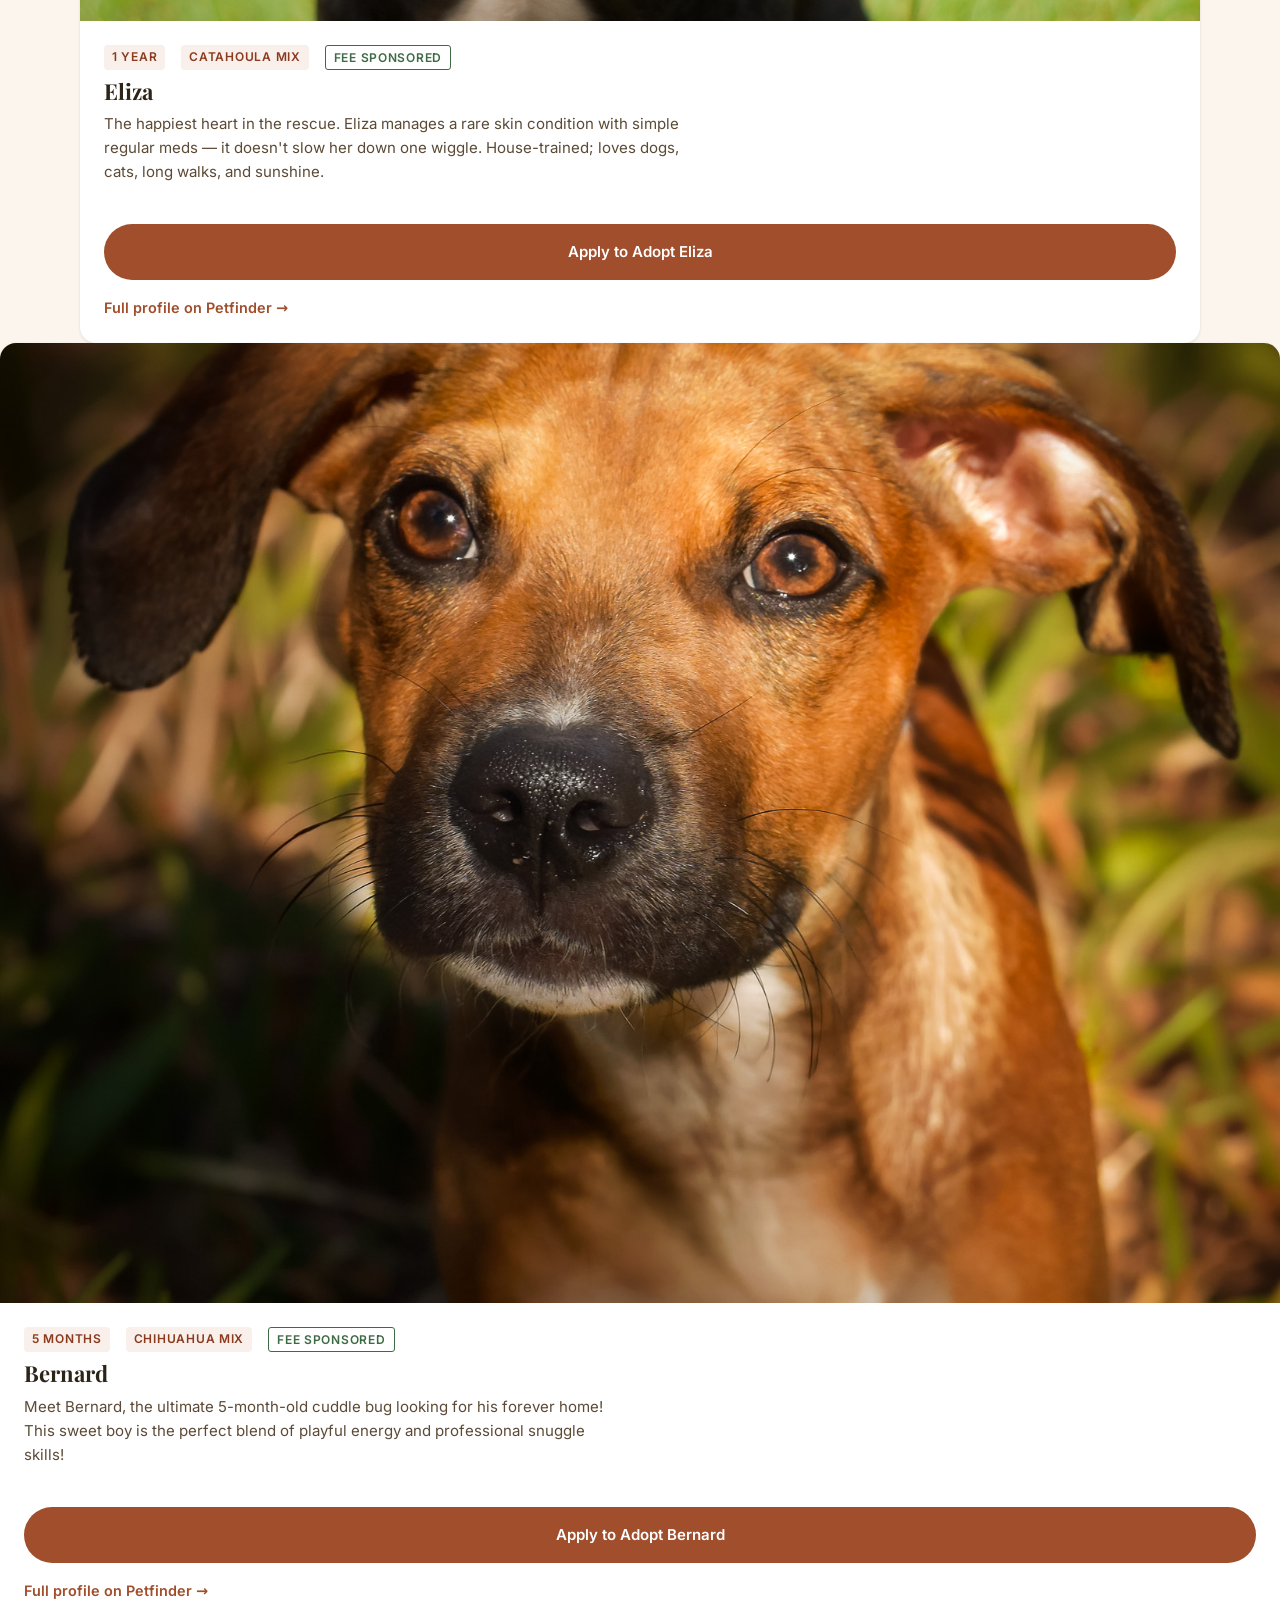
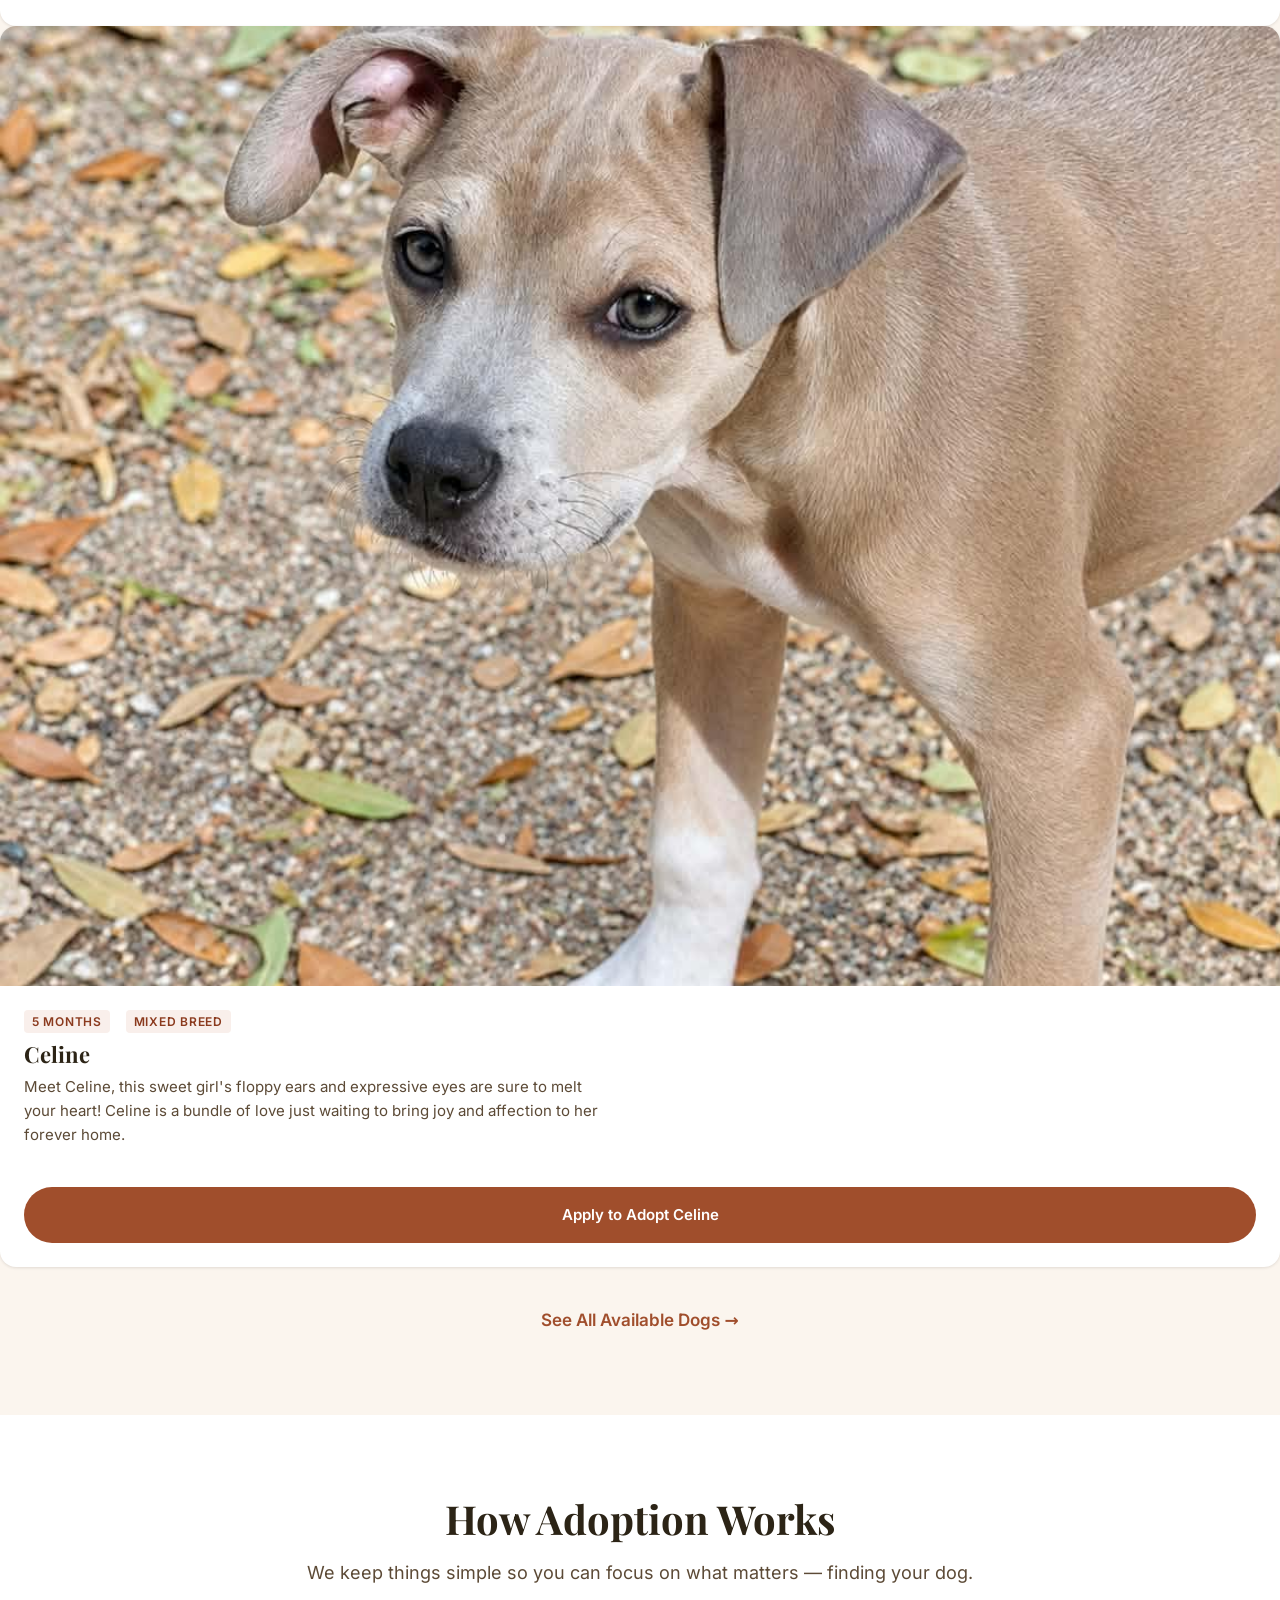
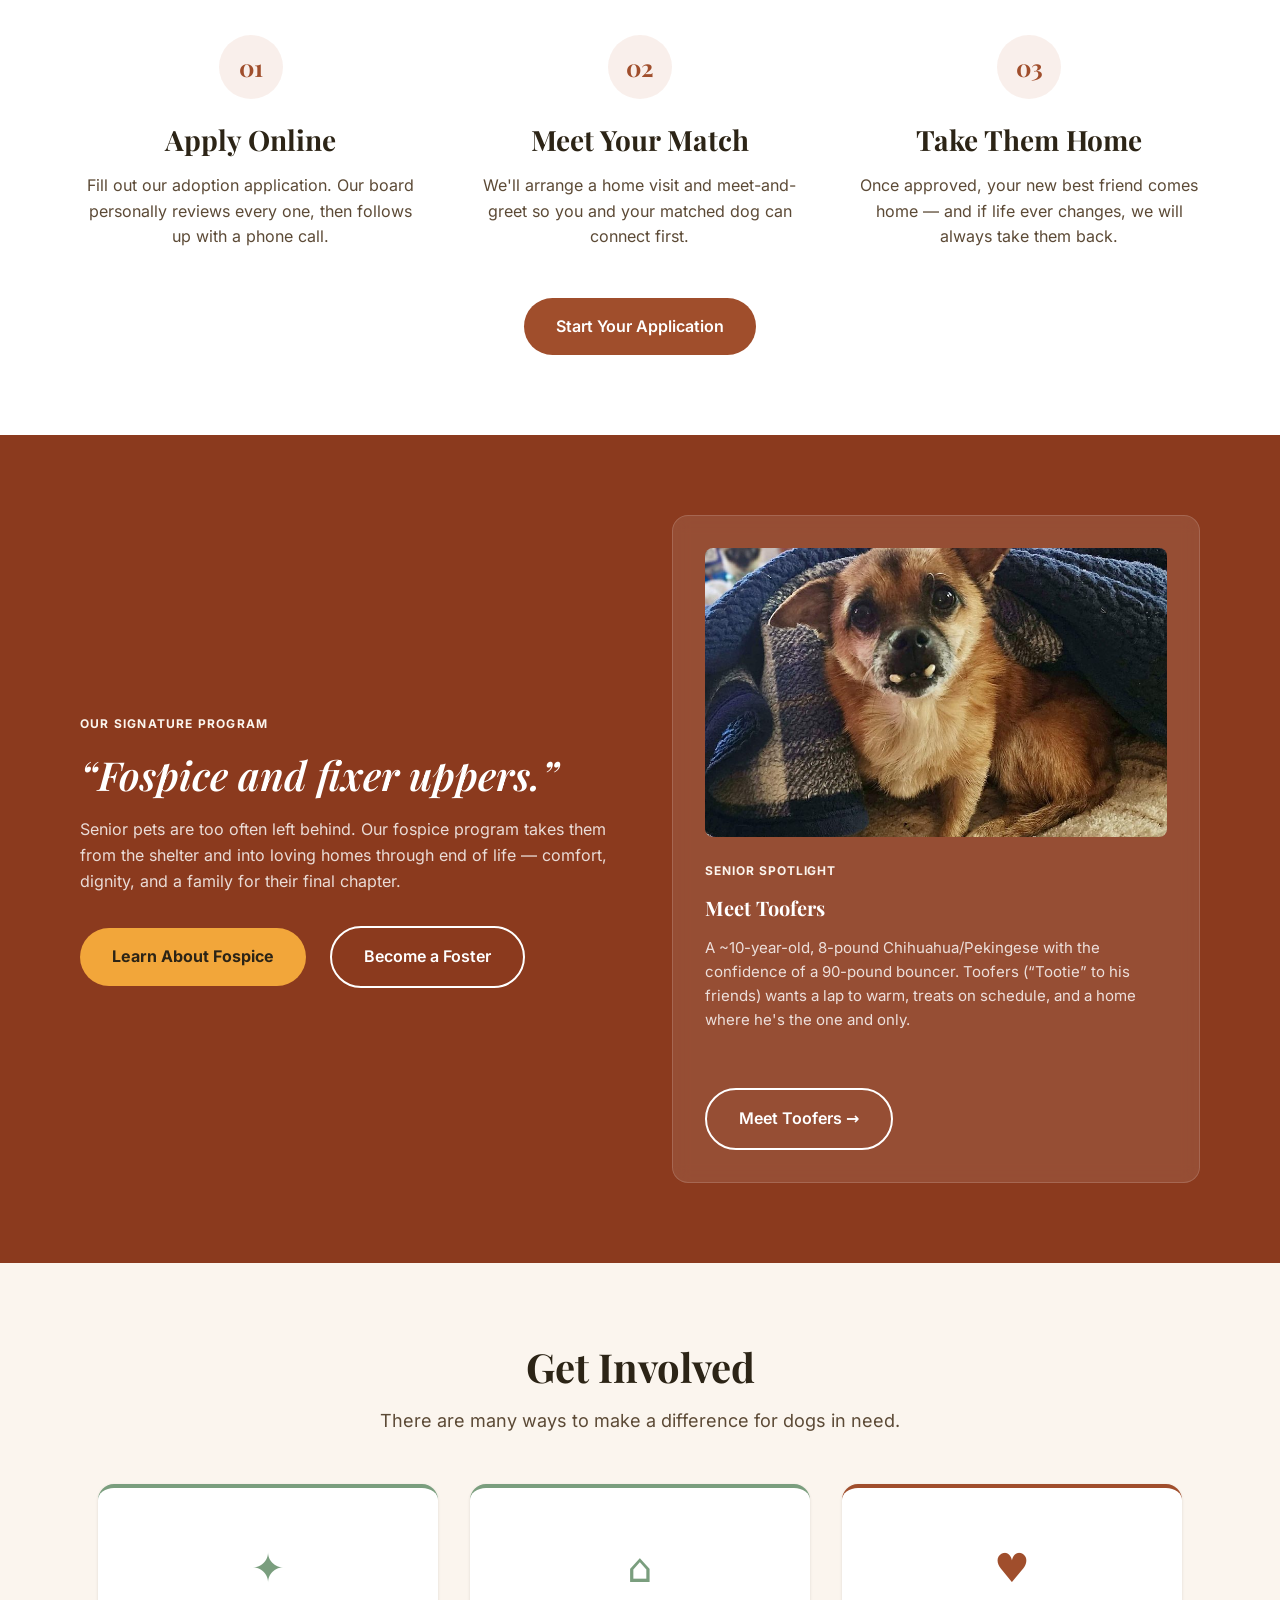
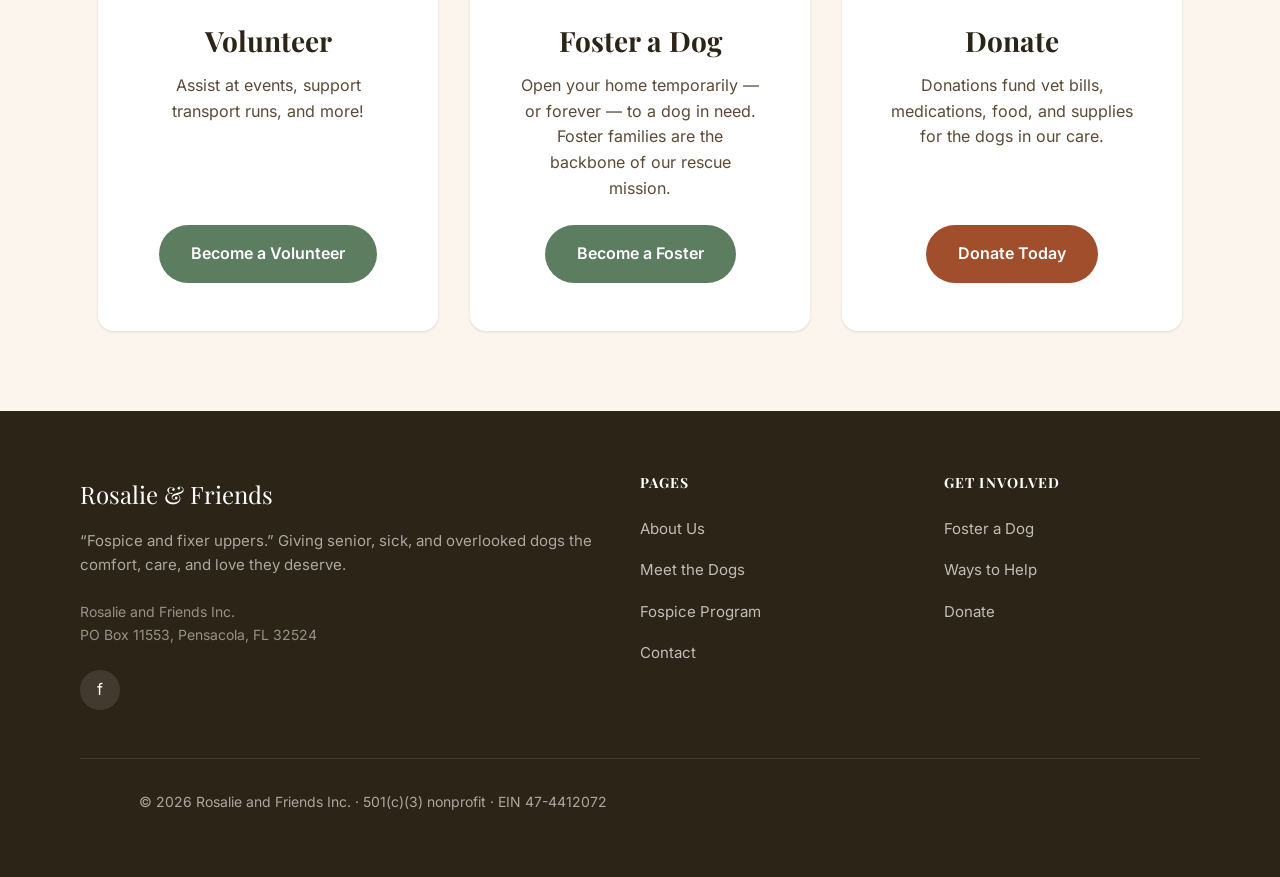
==== commit a961bb01: "Update index.html Added Celine and Bernard to featured" ====
--- a/index.html
+++ b/index.html
@@ -113,7 +113,32 @@
               <a href="https://www.petfinder.com/dog/liza-adc586bb-c146-40ec-a266-4b3897fb6acd/fl/milton/rosalie-and-friends-fl1850/details/" target="_blank" rel="noopener" class="dog-card__link">Full profile on Petfinder &rarr;</a>
             </div>
            </div>
-        <div class="featured-dogs__more">
+        <article class="dog-card">
+  <img loading="lazy" src="/images/dogs/Bernard.jpg" alt="Bernard, a 5-month-old Chihuahua mix" class="dog-card__img" />
+  <div class="dog-card__body">
+    <div class="dog-card__meta">
+      <span class="dog-card__tag">5 Months</span>
+      <span class="dog-card__tag">Chihuahua Mix</span>
+      <span class="dog-card__tag dog-card__tag--sponsored">Fee Sponsored</span>
+    </div>
+    <h3 class="dog-card__name">Bernard</h3>
+    <p class="dog-card__desc">Meet Bernard, the ultimate 5-month-old cuddle bug looking for his forever home! This sweet boy is the perfect blend of playful energy and professional snuggle skills!</p>
+    <a href="https://form.jotform.com/223268341300041" target="_blank" rel="noopener" class="btn btn-terracotta" style="margin-top: var(--space-2); font-size: 0.9375rem;">Apply to Adopt Bernard<span class="sr-only"> (opens in new tab)</span></a>
+    <a href="https://www.petfinder.com/dog/bernard-5bf7d12f-42e6-4619-8393-dc20165a9cc9/fl/milton/rosalie-and-friends-fl1850/details/" target="_blank" rel="noopener" class="dog-card__link">Full profile on Petfinder &rarr;</a>
+  </div>
+</article>
+<article class="dog-card">
+  <img loading="lazy" src="/images/dogs/CELINE.jpg" alt="Celine, a 5-month-old mixed breed" class="dog-card__img" />
+  <div class="dog-card__body">
+    <div class="dog-card__meta">
+      <span class="dog-card__tag">5 Months</span>
+      <span class="dog-card__tag">Mixed Breed</span>
+    </div>
+    <h3 class="dog-card__name">Celine</h3>
+    <p class="dog-card__desc">Meet Celine, this sweet girl's floppy ears and expressive eyes are sure to melt your heart! Celine is a bundle of love just waiting to bring joy and affection to her forever home.</p>
+    <a href="https://form.jotform.com/223268341300041" target="_blank" rel="noopener" class="btn btn-terracotta" style="margin-top: var(--space-2); font-size: 0.9375rem;">Apply to Adopt Celine<span class="sr-only"> (opens in new tab)</span></a>
+  </div>
+</article><div class="featured-dogs__more">
           <a href="/dogs" class="dog-grid__more">See All Available Dogs &rarr;</a>
         </div>
       </div>
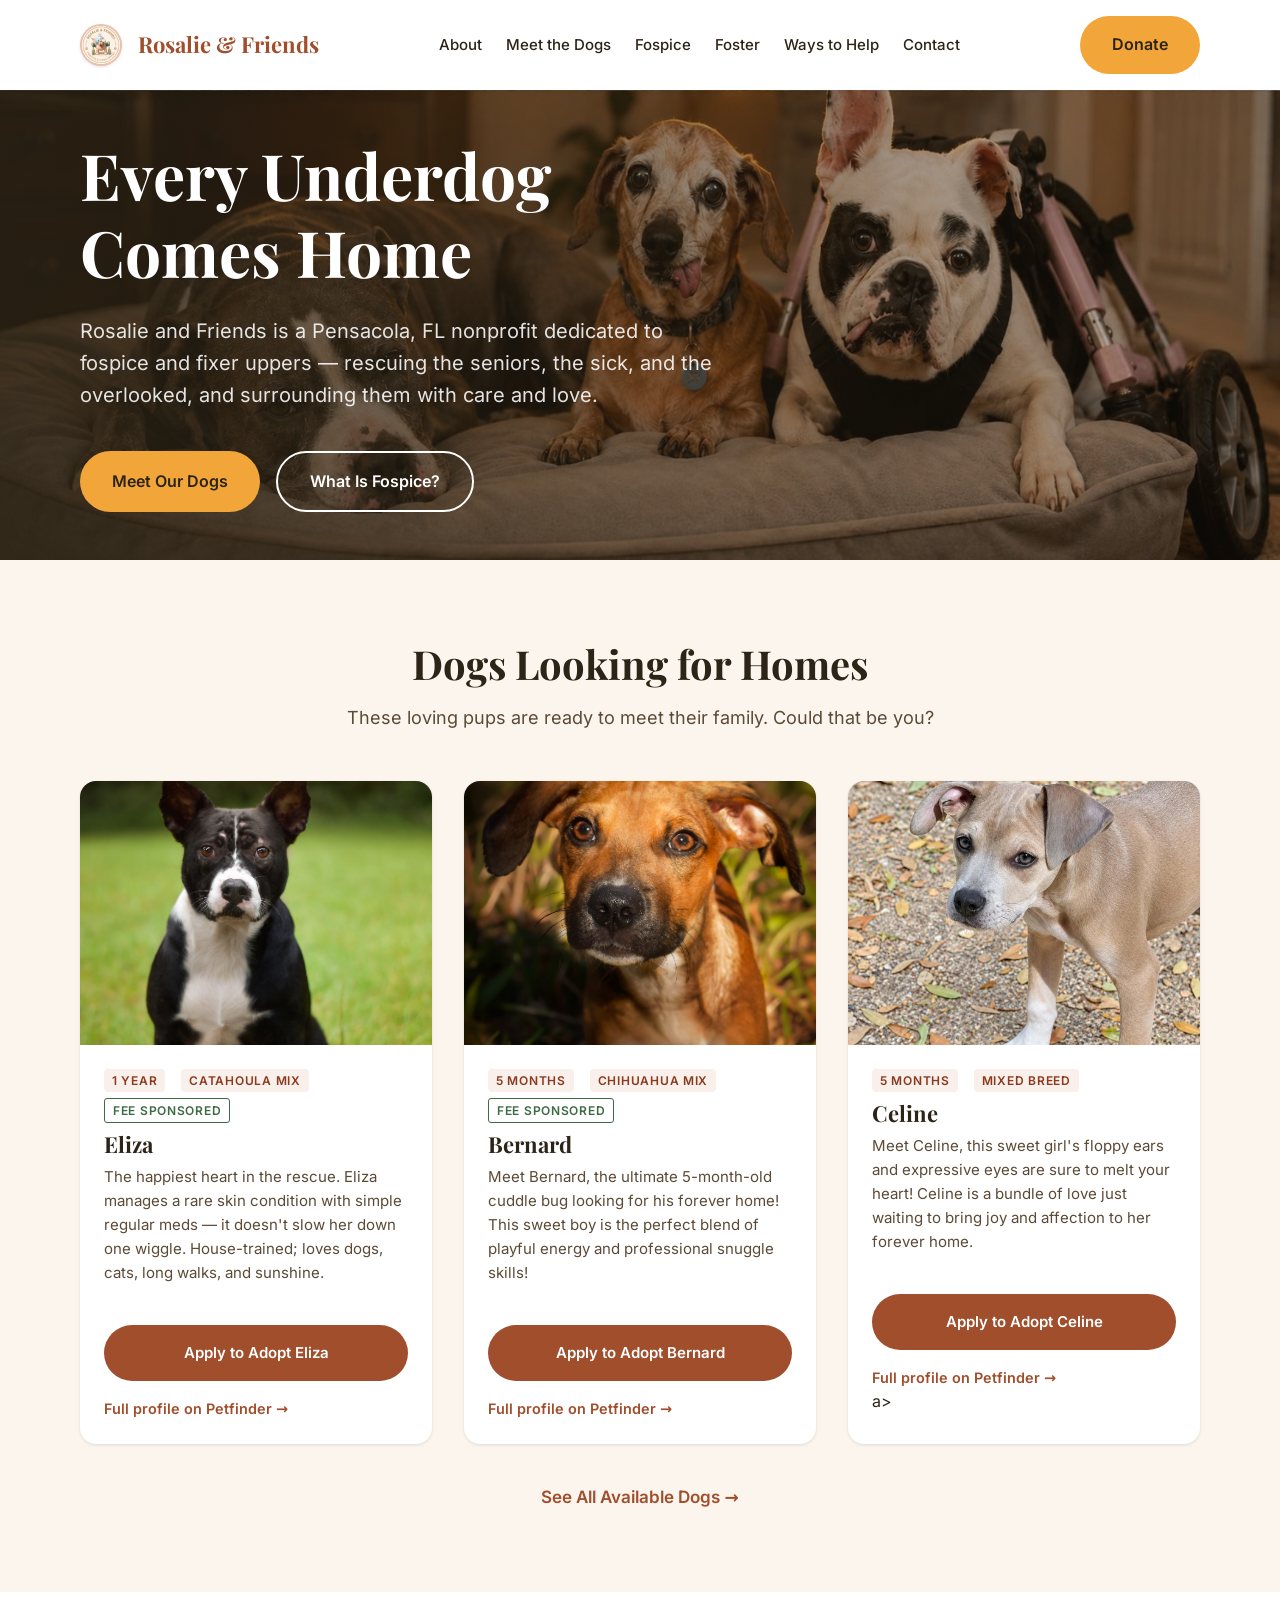
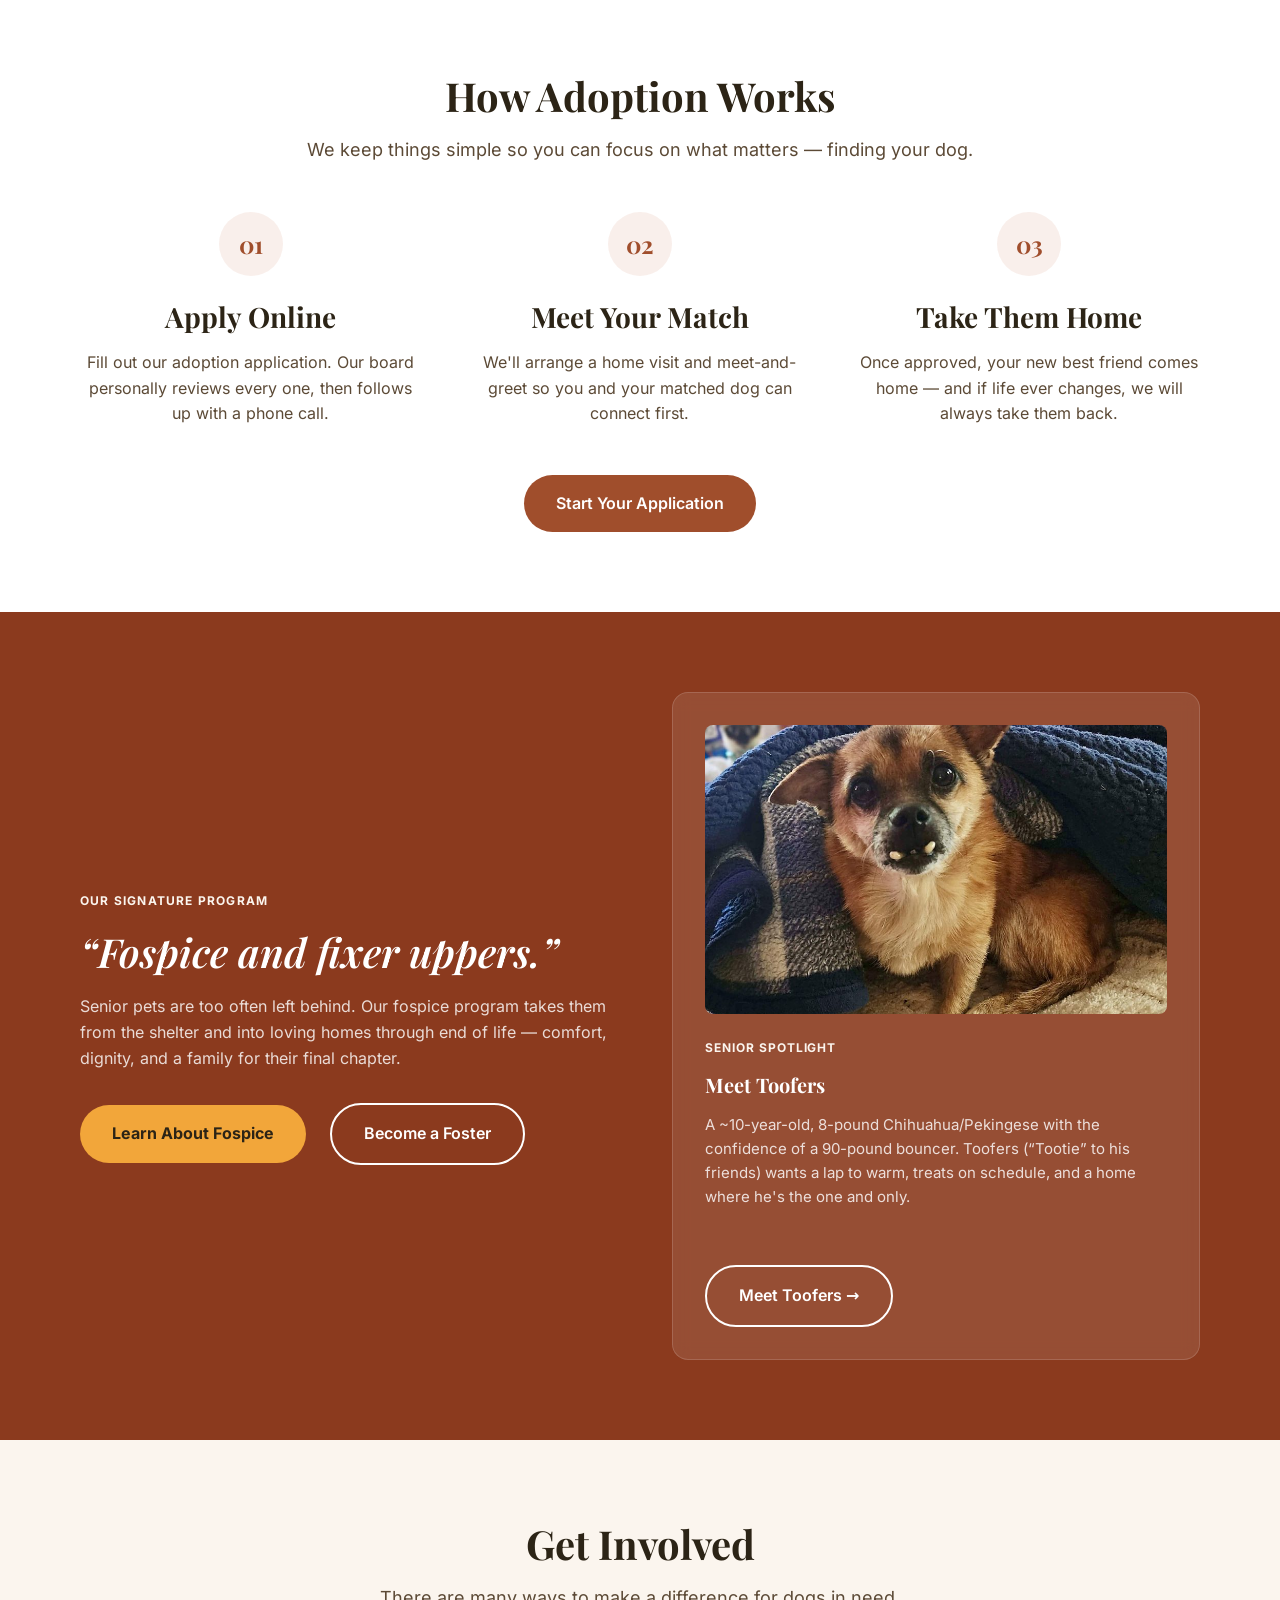
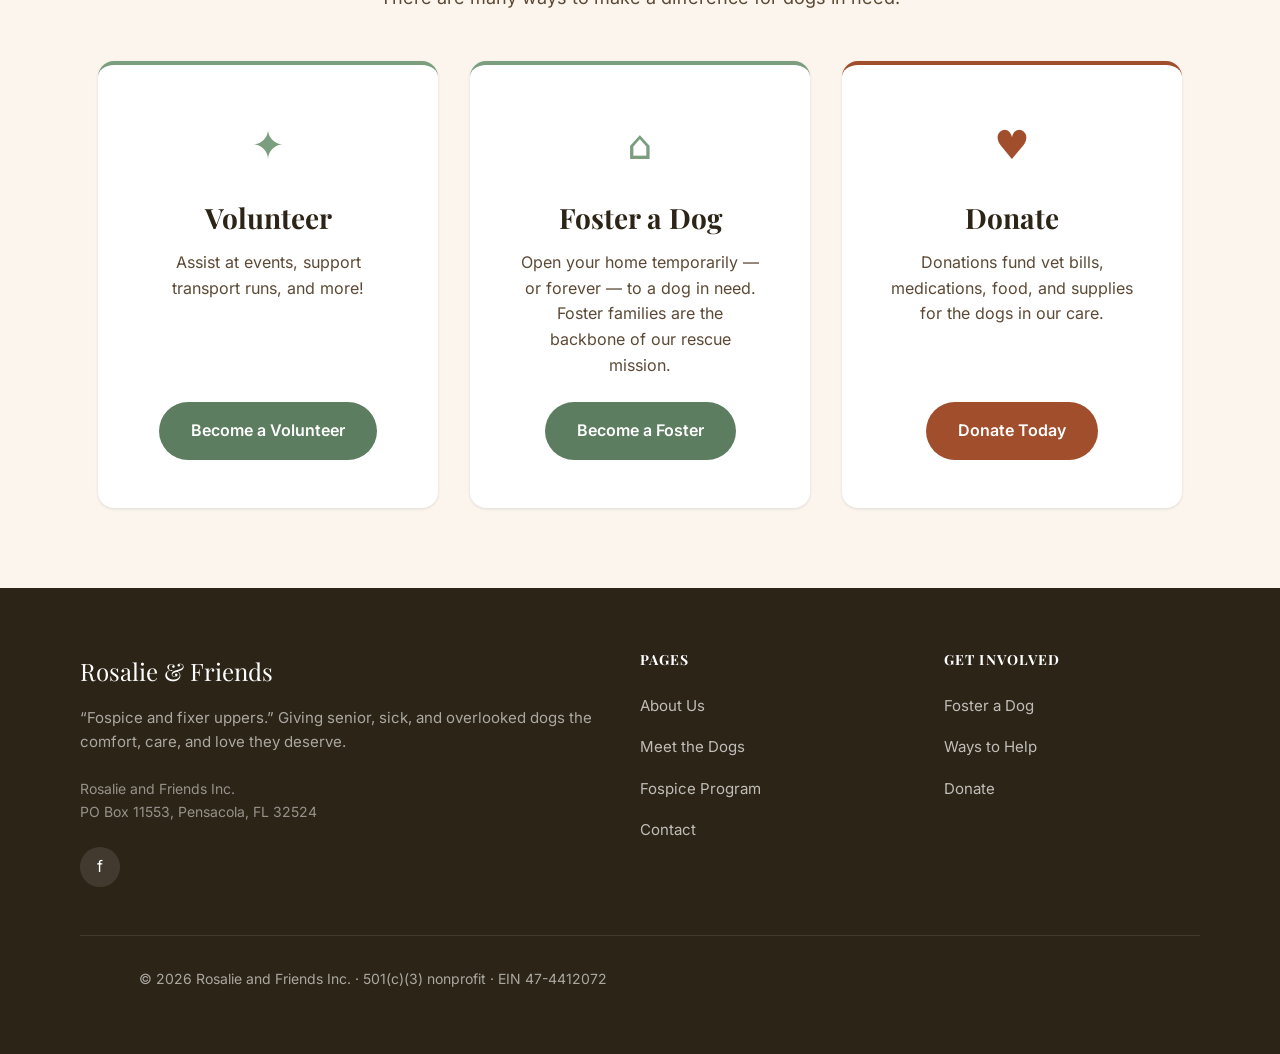
==== commit 5e6d2970: "Fix featured dogs grid layout" ====
--- a/index.html
+++ b/index.html
@@ -98,7 +98,7 @@
           <h2>Dogs Looking for Homes</h2>
           <p>These loving pups are ready to meet their family. Could that be you?</p>
         </div>
-          </article>
+          <div class="dog-grid">
           <article class="dog-card">
             <img loading="lazy" src="/images/dogs/ELIZA-1.jpg" alt="Eliza, a 1-year-old Catahoula mix" class="dog-card__img" />
             <div class="dog-card__body">
@@ -112,7 +112,7 @@
               <a href="https://form.jotform.com/223268341300041" target="_blank" rel="noopener" class="btn btn-terracotta" style="margin-top: var(--space-2); font-size: 0.9375rem;">Apply to Adopt Eliza<span class="sr-only"> (opens in new tab)</span></a>
               <a href="https://www.petfinder.com/dog/liza-adc586bb-c146-40ec-a266-4b3897fb6acd/fl/milton/rosalie-and-friends-fl1850/details/" target="_blank" rel="noopener" class="dog-card__link">Full profile on Petfinder &rarr;</a>
             </div>
-           </div>
+          </article>
         <article class="dog-card">
   <img loading="lazy" src="/images/dogs/Bernard.jpg" alt="Bernard, a 5-month-old Chihuahua mix" class="dog-card__img" />
   <div class="dog-card__body">
@@ -137,8 +137,10 @@
     <h3 class="dog-card__name">Celine</h3>
     <p class="dog-card__desc">Meet Celine, this sweet girl's floppy ears and expressive eyes are sure to melt your heart! Celine is a bundle of love just waiting to bring joy and affection to her forever home.</p>
     <a href="https://form.jotform.com/223268341300041" target="_blank" rel="noopener" class="btn btn-terracotta" style="margin-top: var(--space-2); font-size: 0.9375rem;">Apply to Adopt Celine<span class="sr-only"> (opens in new tab)</span></a>
+    <a href="https://www.petfinder.com/dog/celine-04802c5f-664d-4f95-821c-dcf68dfebb33/fl/milton/rosalie-and-friends-fl1850/details/" target="_blank" rel="noopener" class="dog-card__link">Full profile on Petfinder &rarr;</a>a>
   </div>
-</article><div class="featured-dogs__more">
+</article>
+    </div><div class="featured-dogs__more">
           <a href="/dogs" class="dog-grid__more">See All Available Dogs &rarr;</a>
         </div>
       </div>
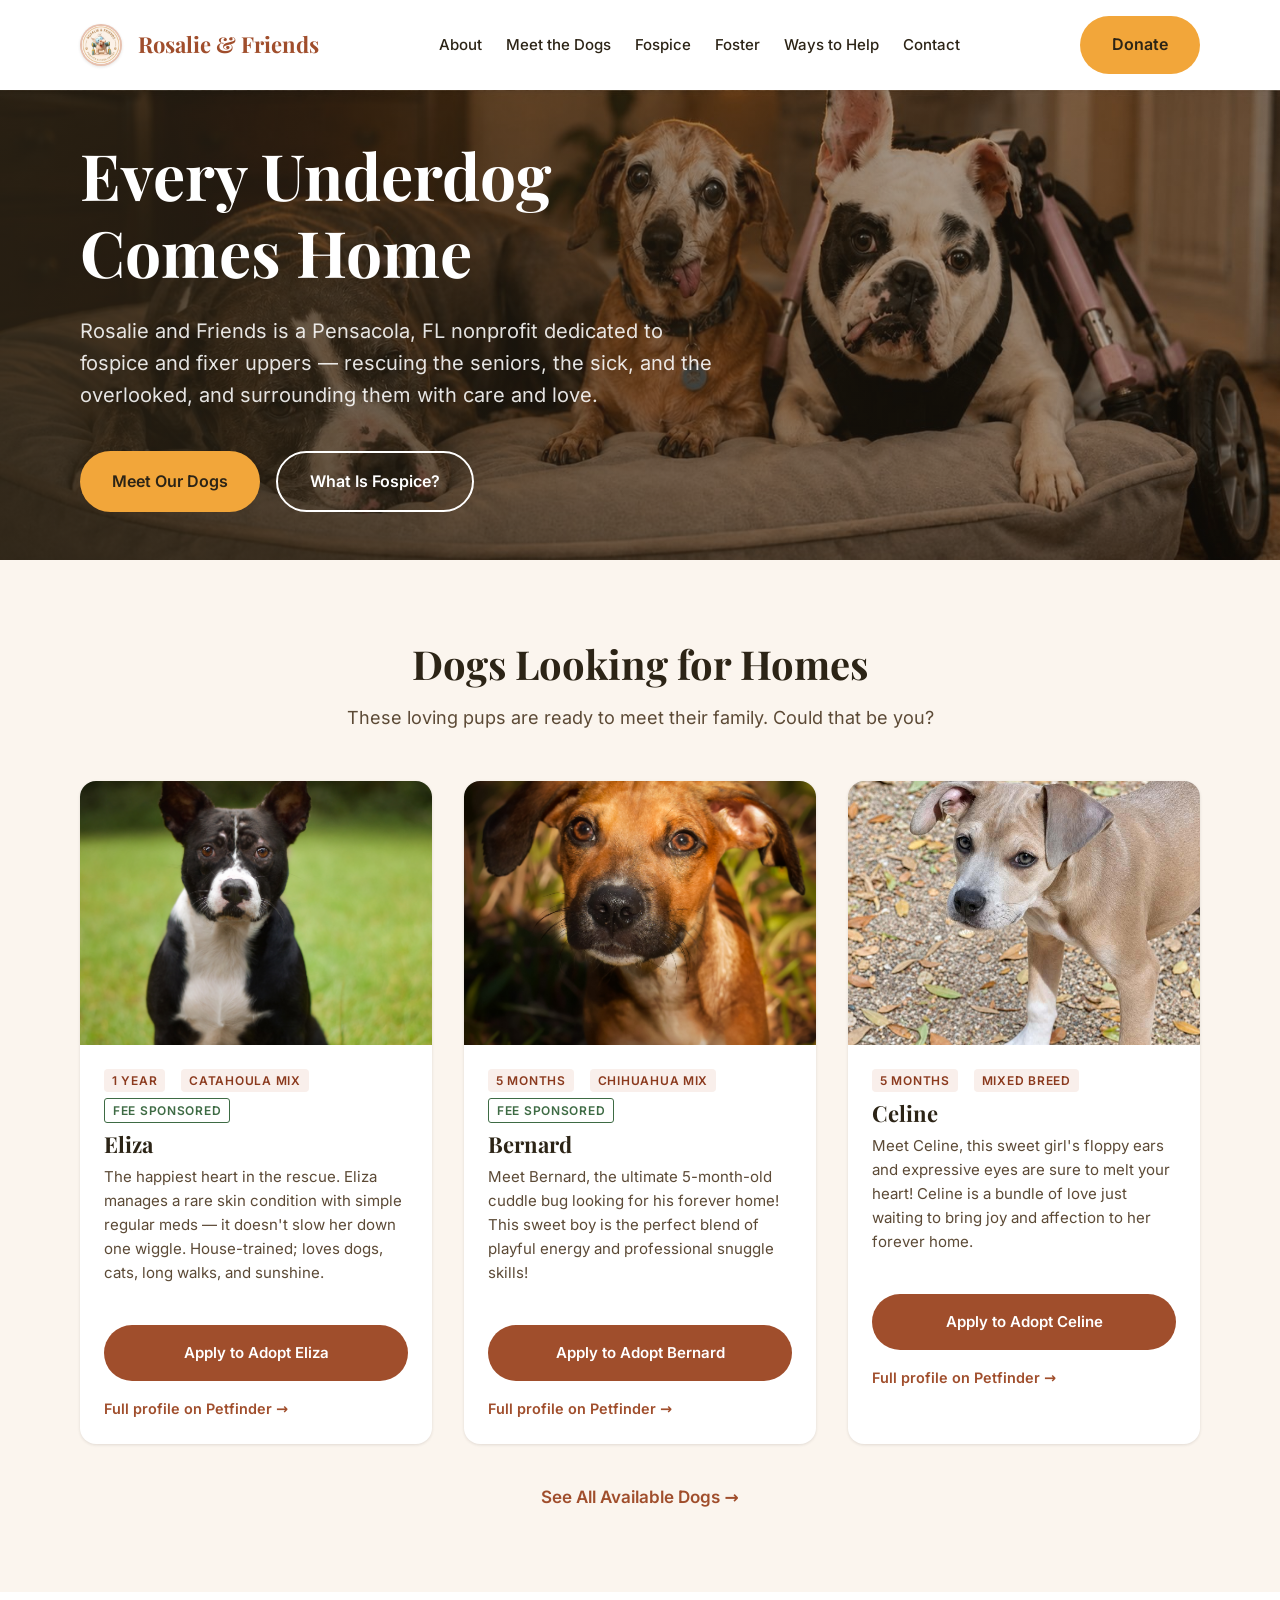
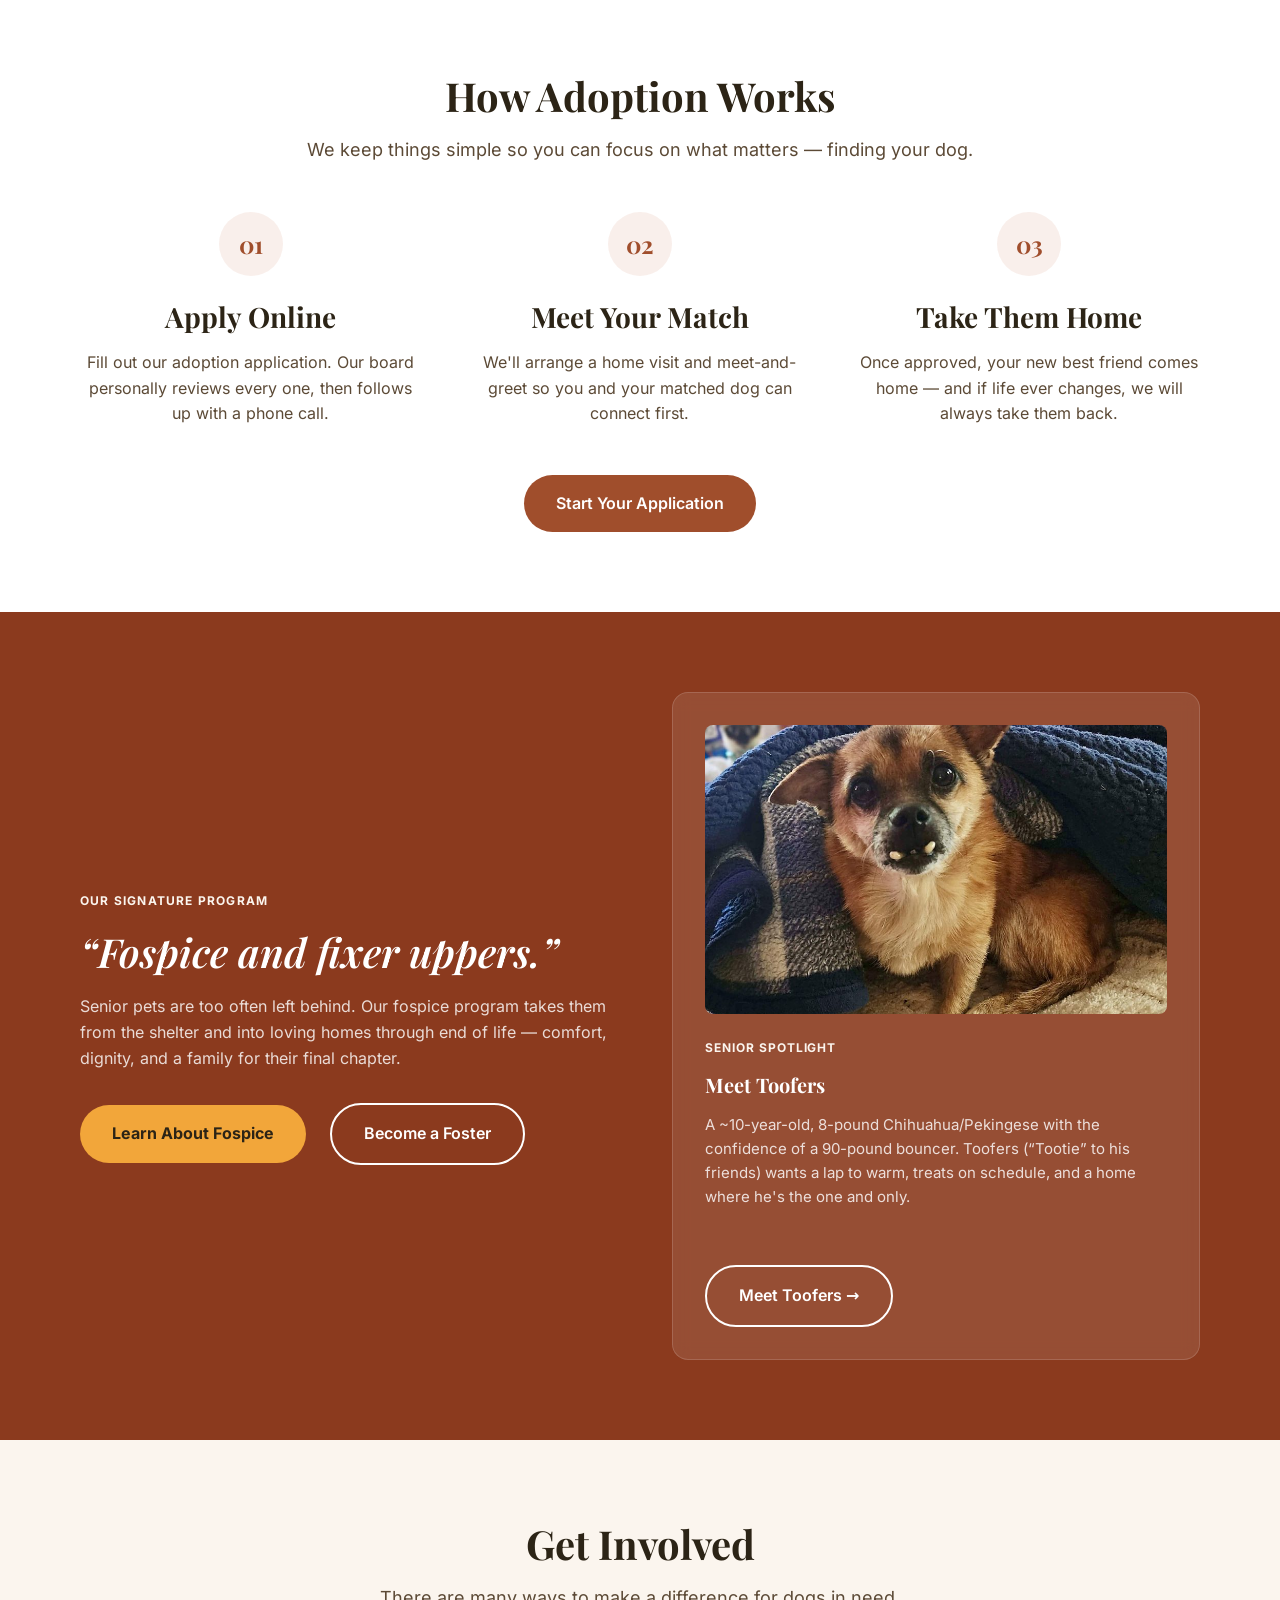
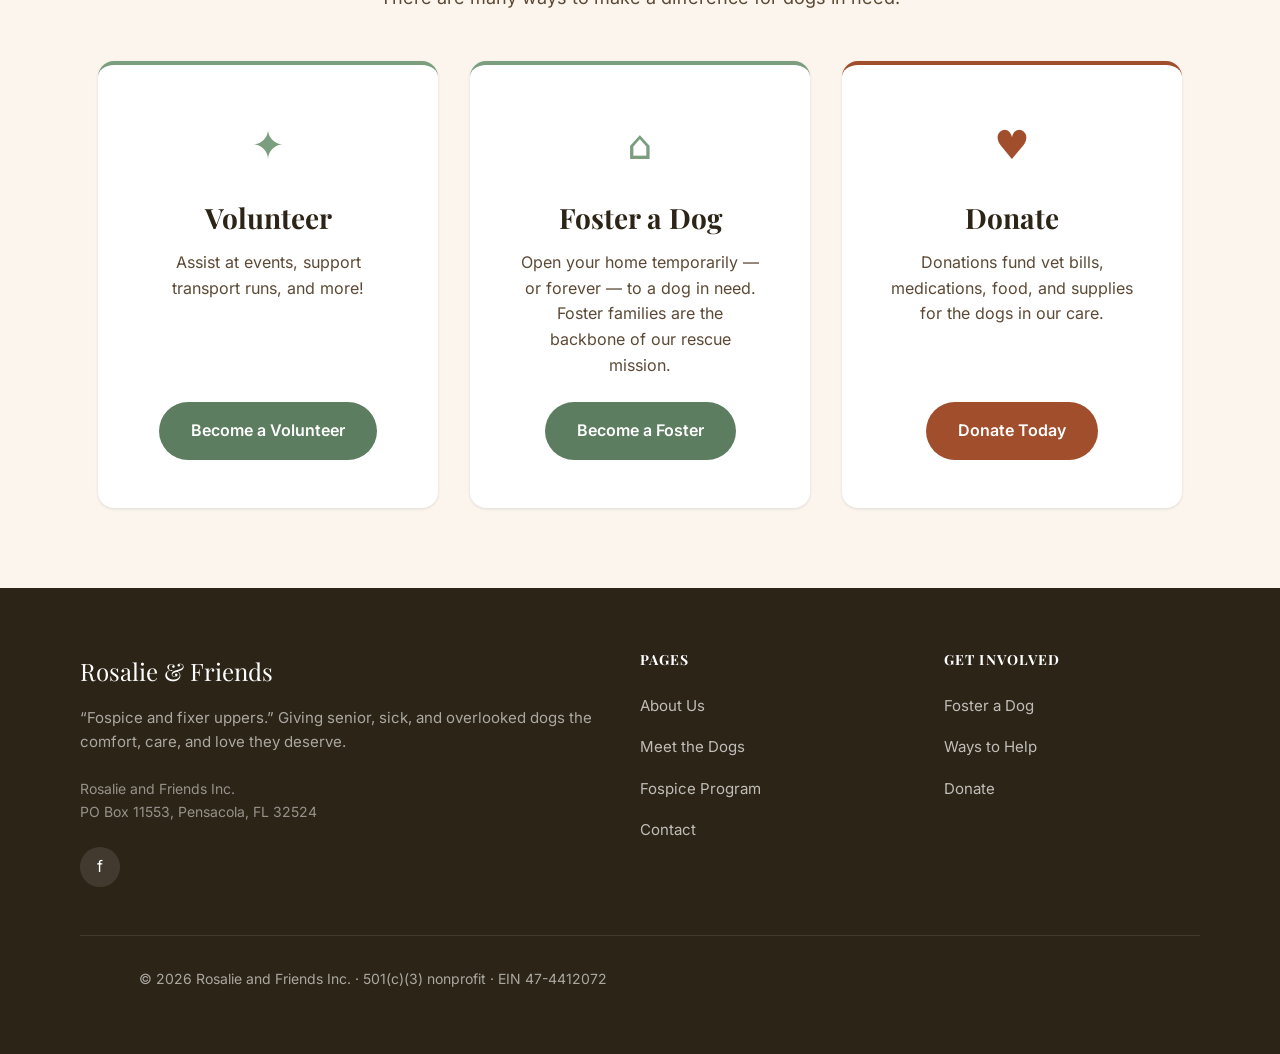
==== commit 870eb9ab: "Remove stray text after Celine Petfinder link" ====
--- a/index.html
+++ b/index.html
@@ -137,7 +137,7 @@
     <h3 class="dog-card__name">Celine</h3>
     <p class="dog-card__desc">Meet Celine, this sweet girl's floppy ears and expressive eyes are sure to melt your heart! Celine is a bundle of love just waiting to bring joy and affection to her forever home.</p>
     <a href="https://form.jotform.com/223268341300041" target="_blank" rel="noopener" class="btn btn-terracotta" style="margin-top: var(--space-2); font-size: 0.9375rem;">Apply to Adopt Celine<span class="sr-only"> (opens in new tab)</span></a>
-    <a href="https://www.petfinder.com/dog/celine-04802c5f-664d-4f95-821c-dcf68dfebb33/fl/milton/rosalie-and-friends-fl1850/details/" target="_blank" rel="noopener" class="dog-card__link">Full profile on Petfinder &rarr;</a>a>
+    <a href="https://www.petfinder.com/dog/celine-04802c5f-664d-4f95-821c-dcf68dfebb33/fl/milton/rosalie-and-friends-fl1850/details/" target="_blank" rel="noopener" class="dog-card__link">Full profile on Petfinder &rarr;</a>
   </div>
 </article>
     </div><div class="featured-dogs__more">
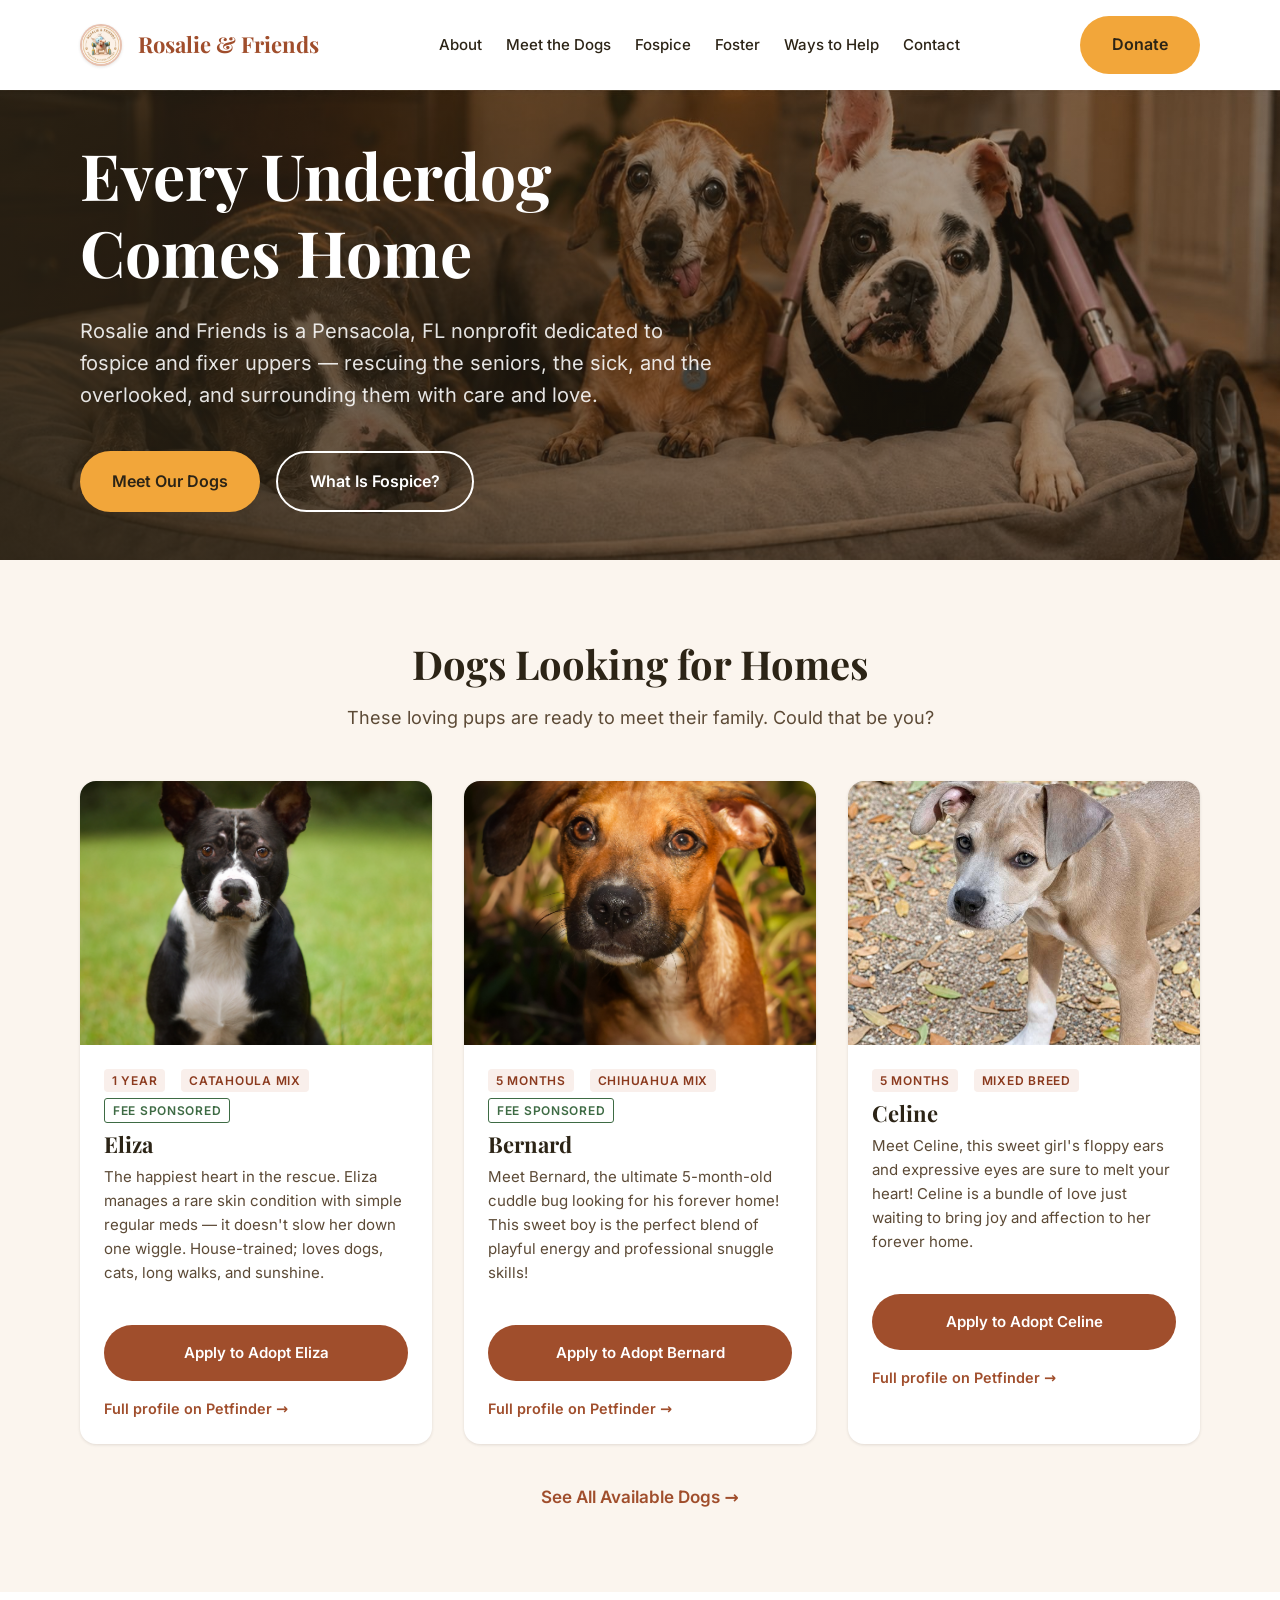
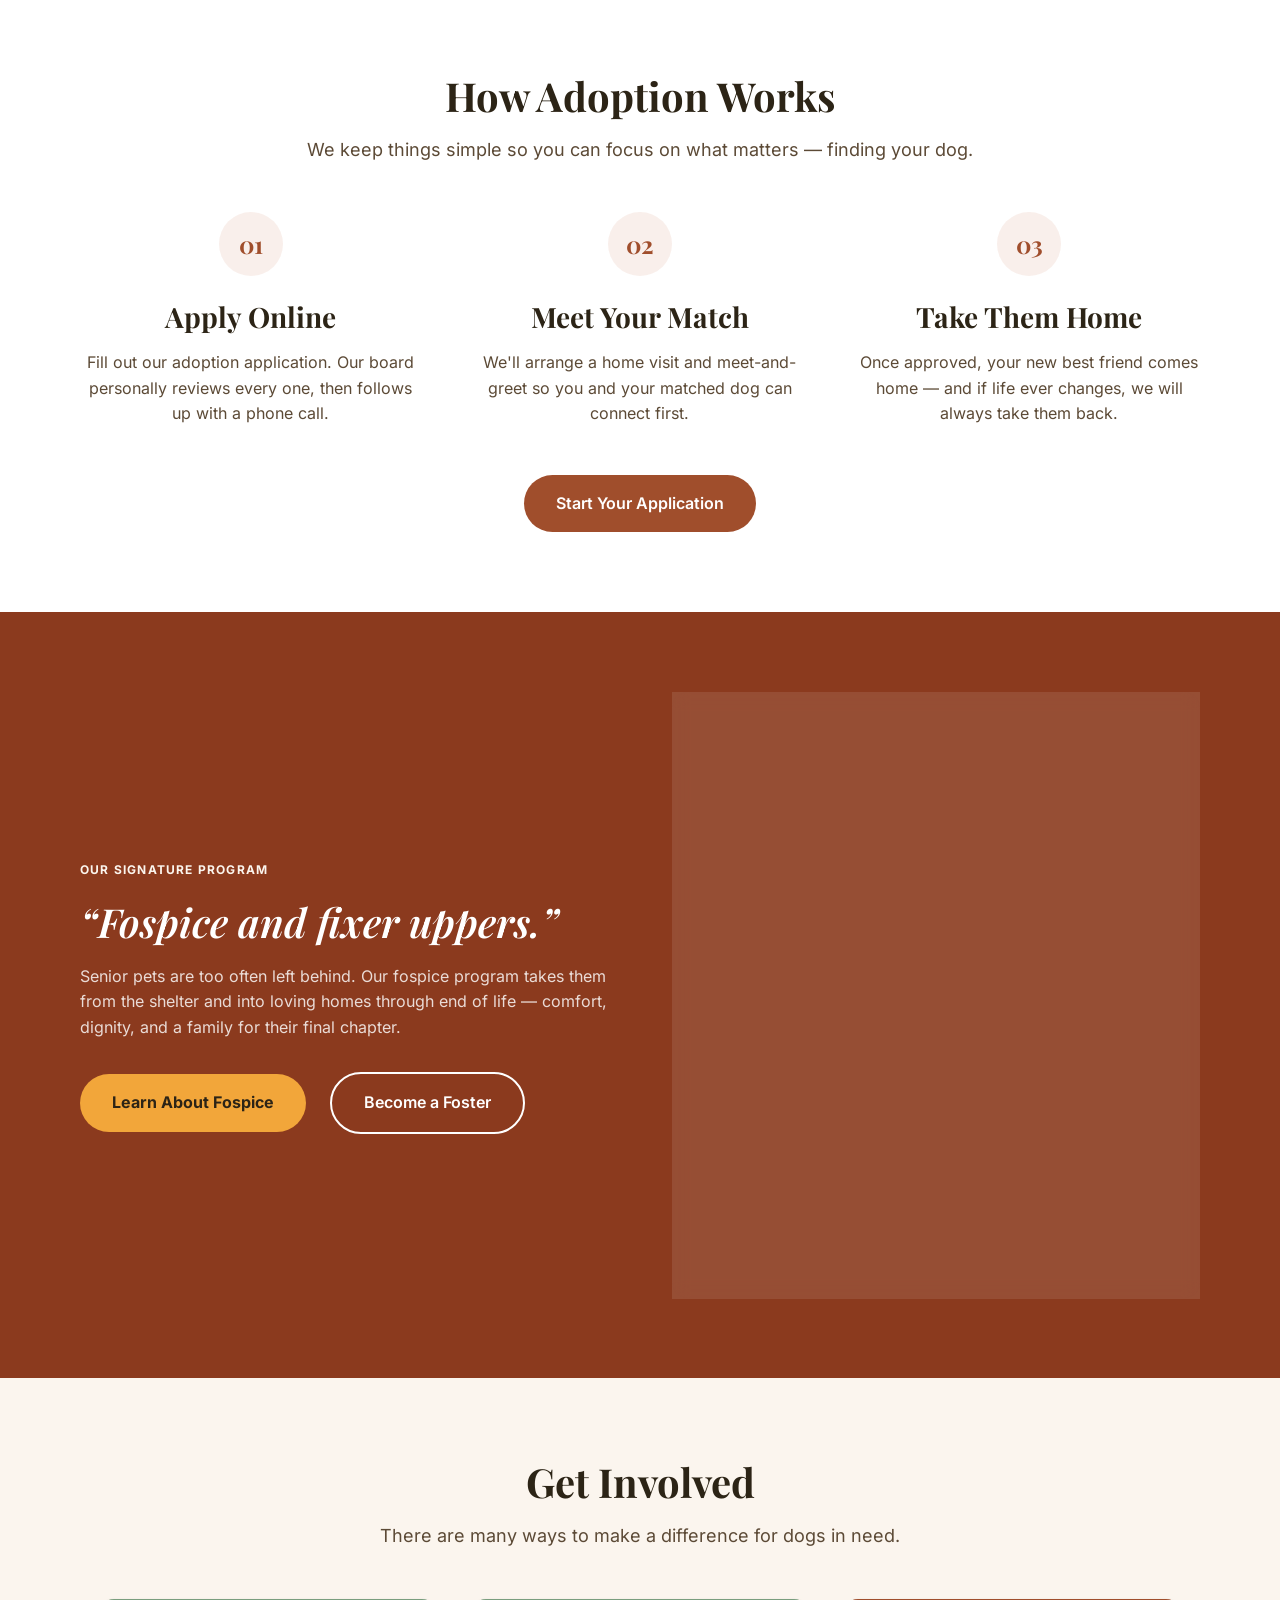
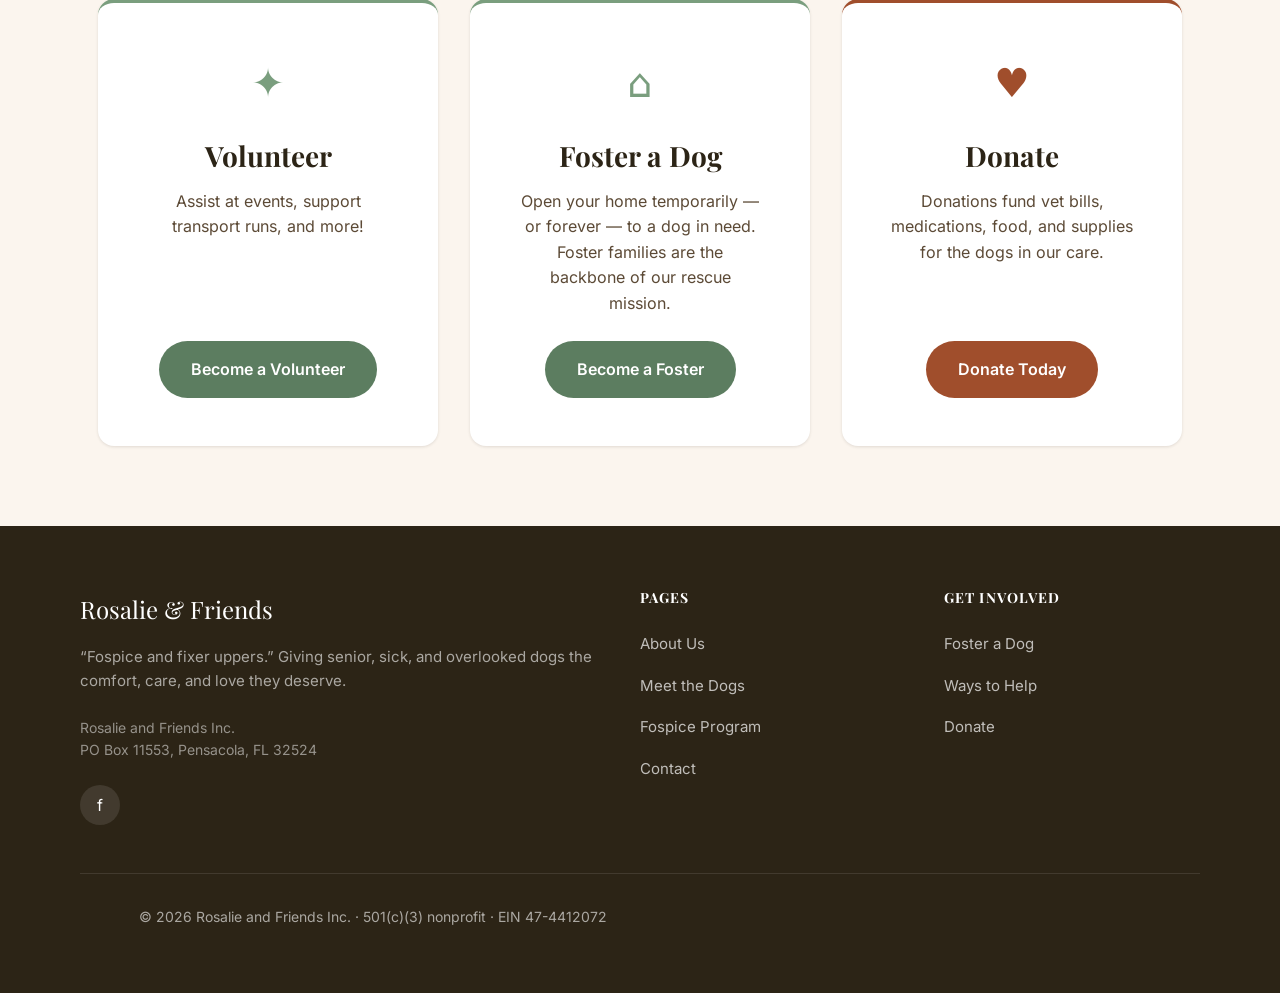
==== commit 3b31ef01: "Replace Senior Spotlight Toofers with Jessie" ====
--- a/index.html
+++ b/index.html
@@ -191,11 +191,11 @@
           </div>
           <div class="program-teaser__spotlight">
             <div class="spotlight-card">
-              <img loading="lazy" src="/images/dogs/toofers-1.jpg" alt="Toofers, a 10-year-old Chihuahua and Pekingese mix" class="spotlight-card__img" />
+              <img loading="lazy" src="/images/dogs/Jessie.png" alt="Jessie, an 8-year-old Beagle/Dachshund mix" class="spotlight-card__img" />
               <span class="spotlight-card__num">Senior Spotlight</span>
-              <h3 class="spotlight-card__title">Meet Toofers</h3>
-              <p class="spotlight-card__desc">A ~10-year-old, 8-pound Chihuahua/Pekingese with the confidence of a 90-pound bouncer. Toofers (&ldquo;Tootie&rdquo; to his friends) wants a lap to warm, treats on schedule, and a home where he's the one and only.</p>
-              <a href="/dogs#toofers" class="btn btn-outline" style="margin-top: var(--space-3);">Meet Toofers &rarr;</a>
+              <h3 class="spotlight-card__title">Meet Jessie</h3>
+              <p class="spotlight-card__desc">An 8-year-old Beagle/Dachshund mix. Shy and timid at first, but super sweet once she feels safe — and don't let that hound-dog sad face fool you, it's not really how she feels! Jessie isn't available just yet, but she will be soon, so keep an eye out for this sweet girl.</p>
+              
             </div>
           </div>
         </div>
